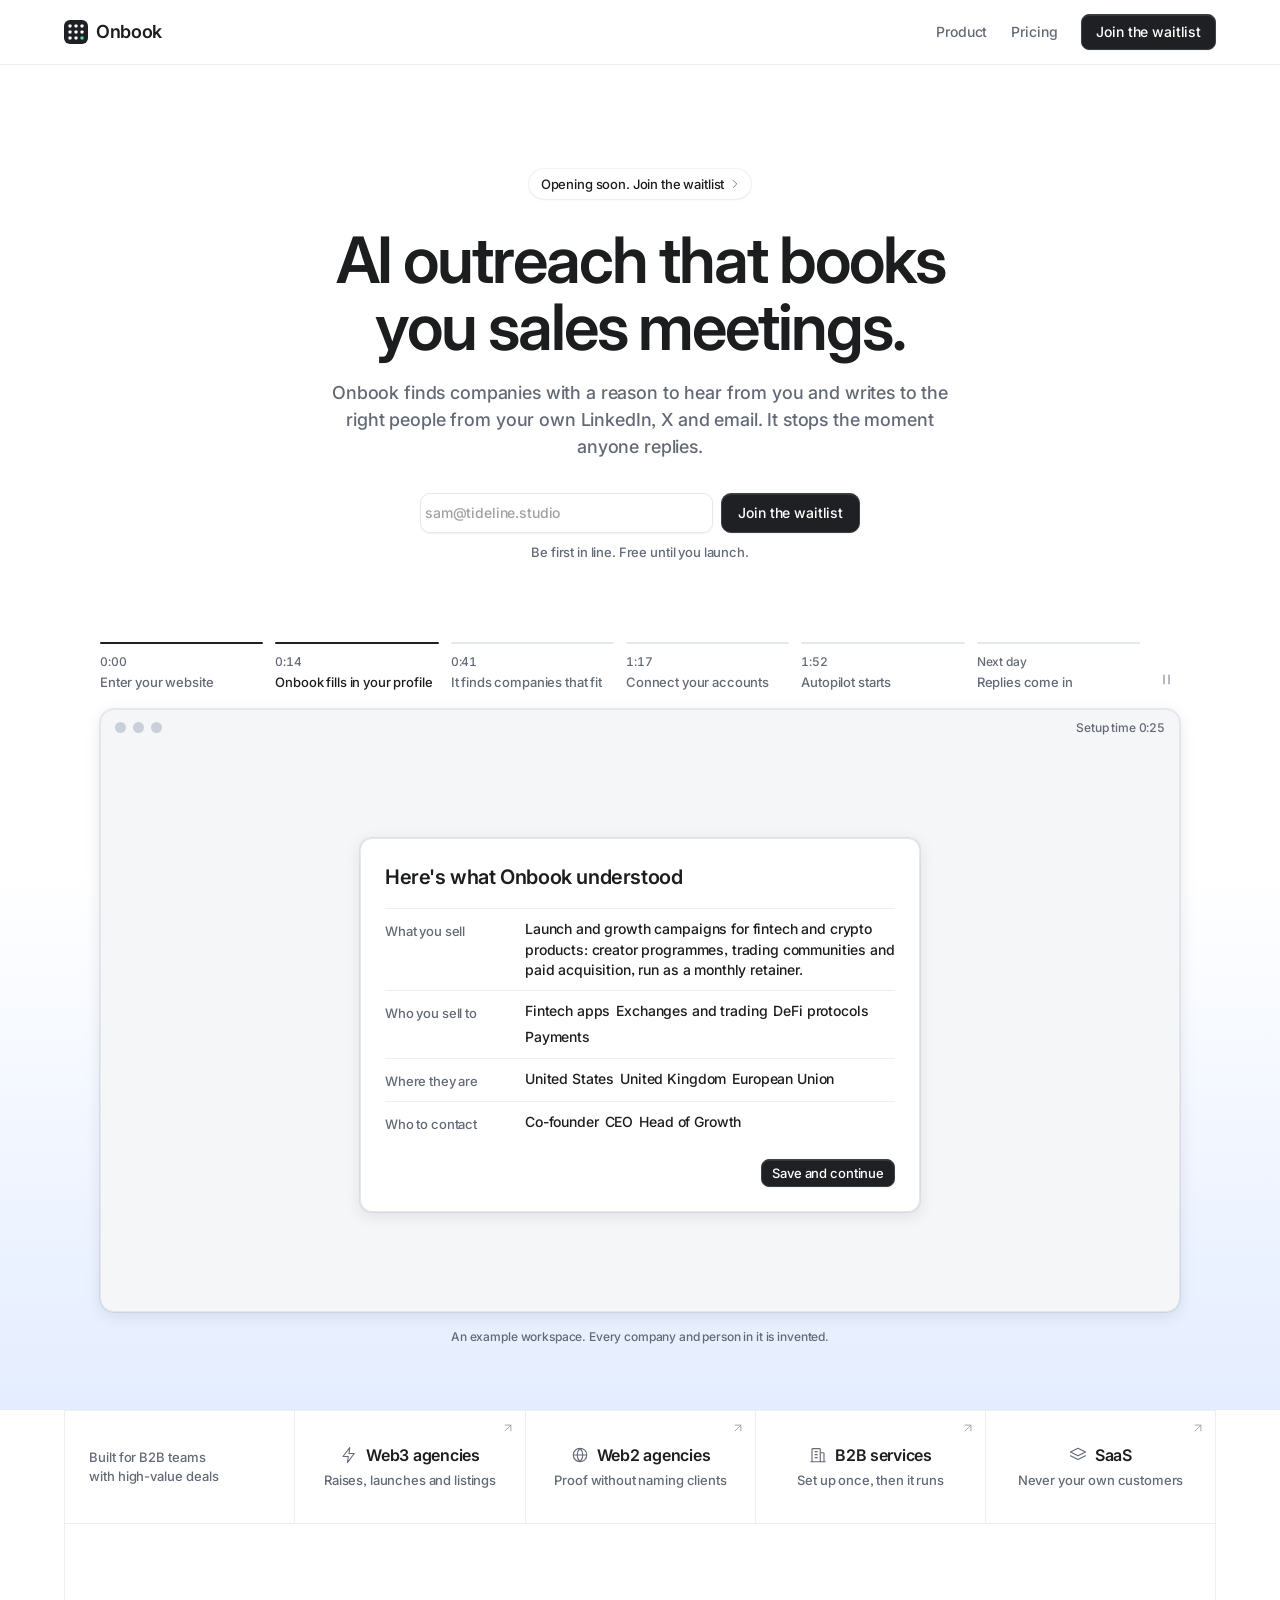
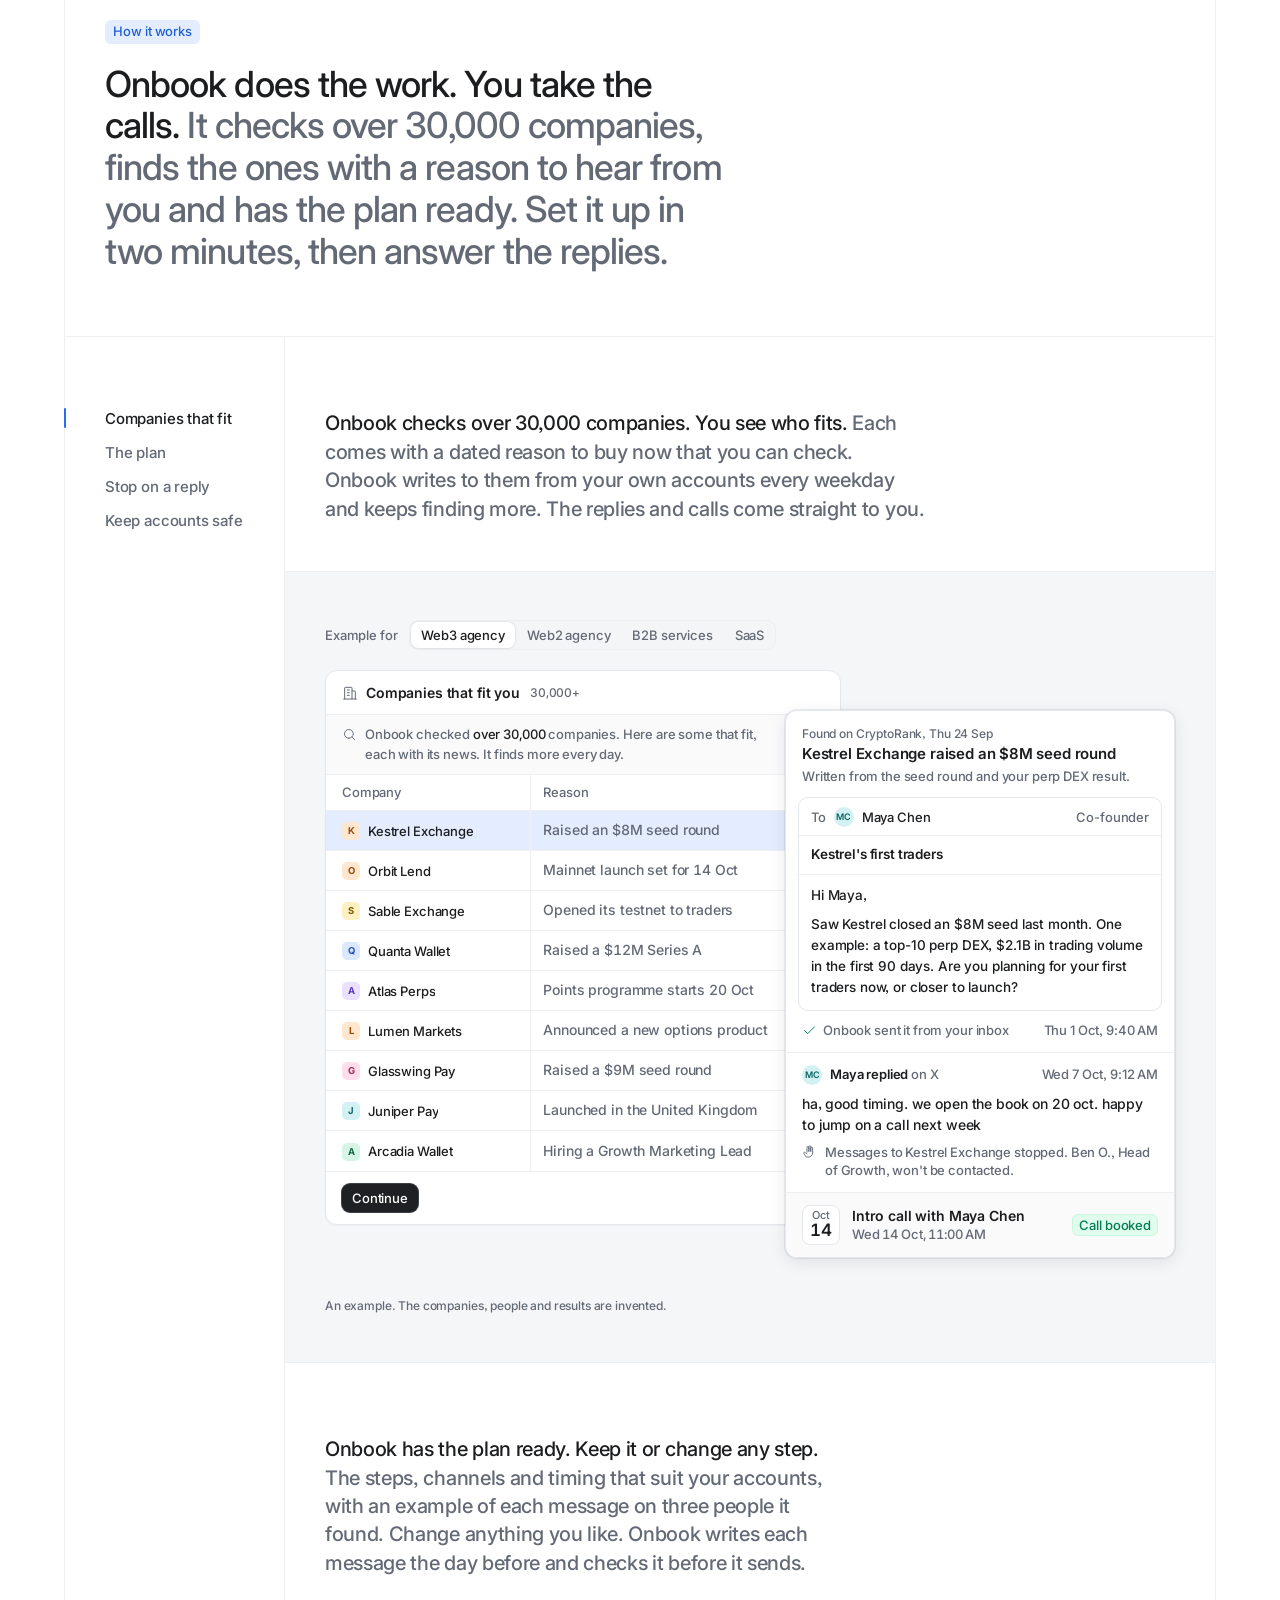
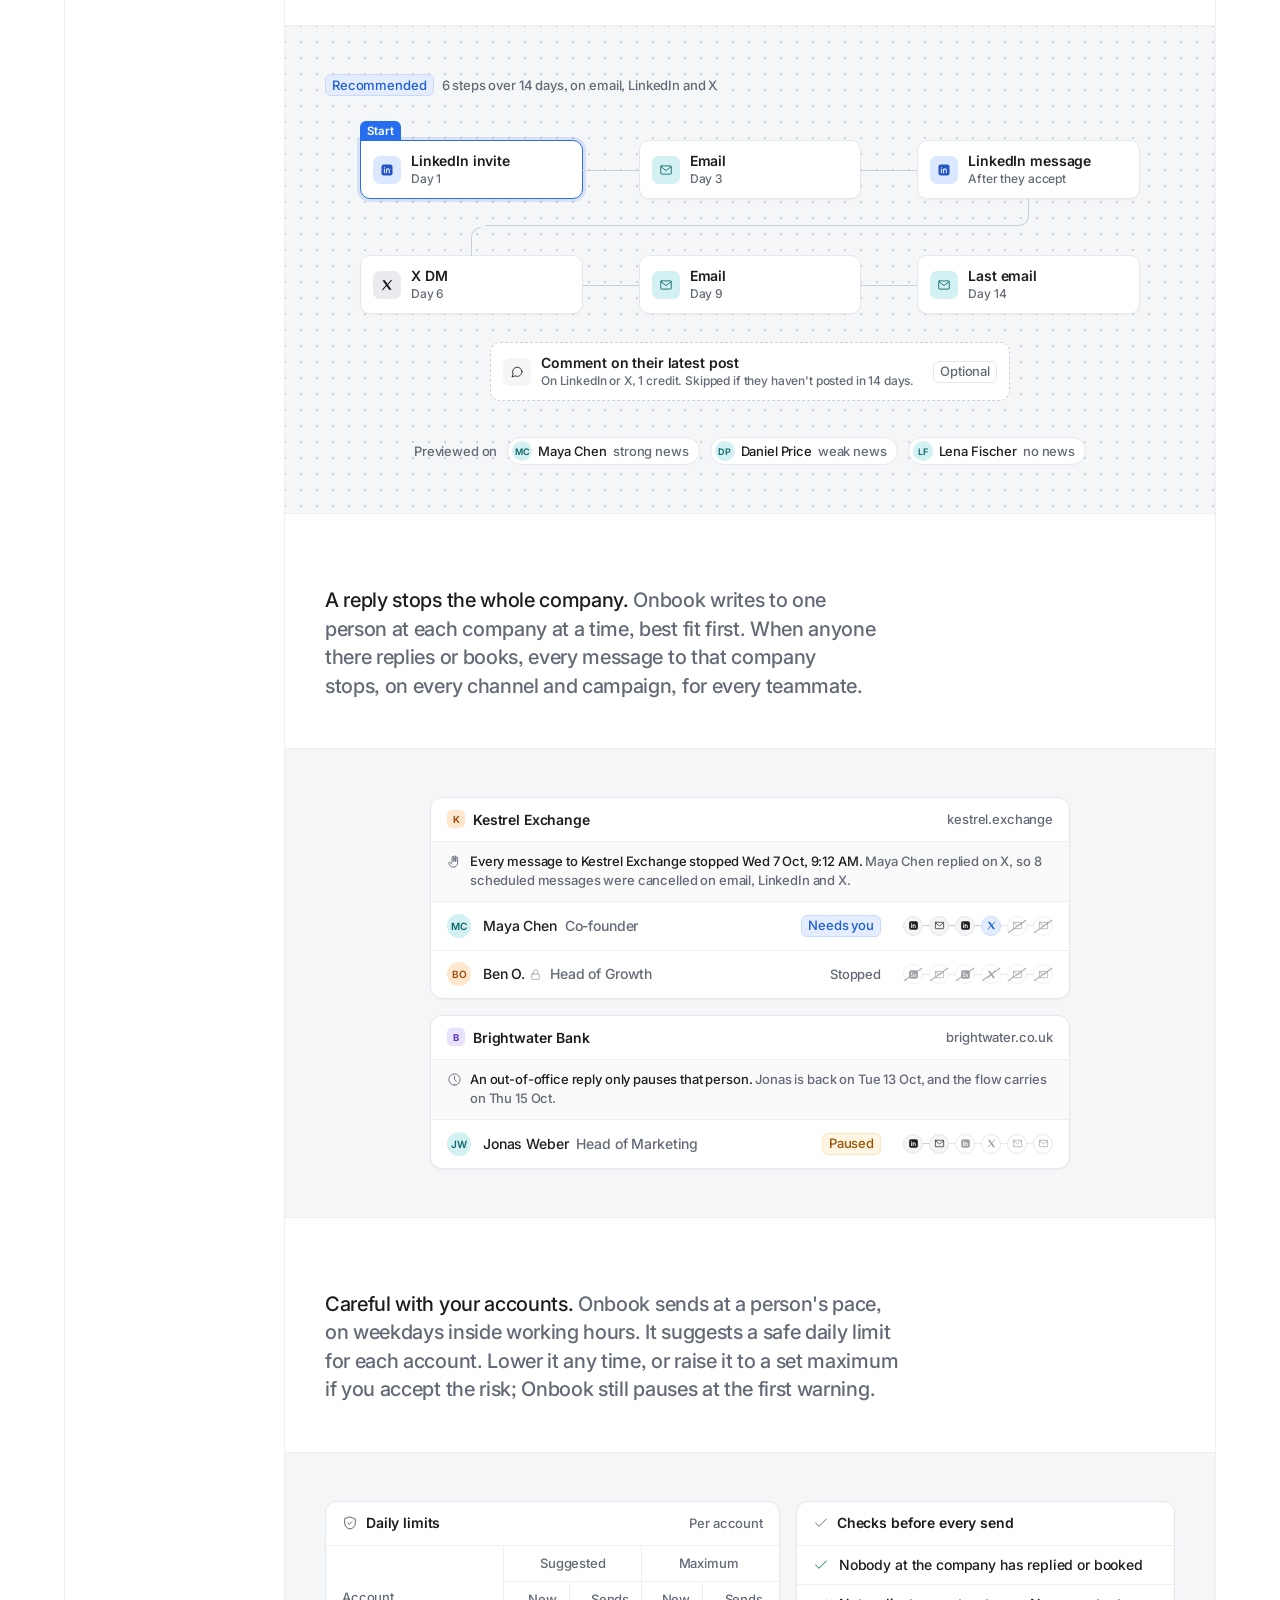
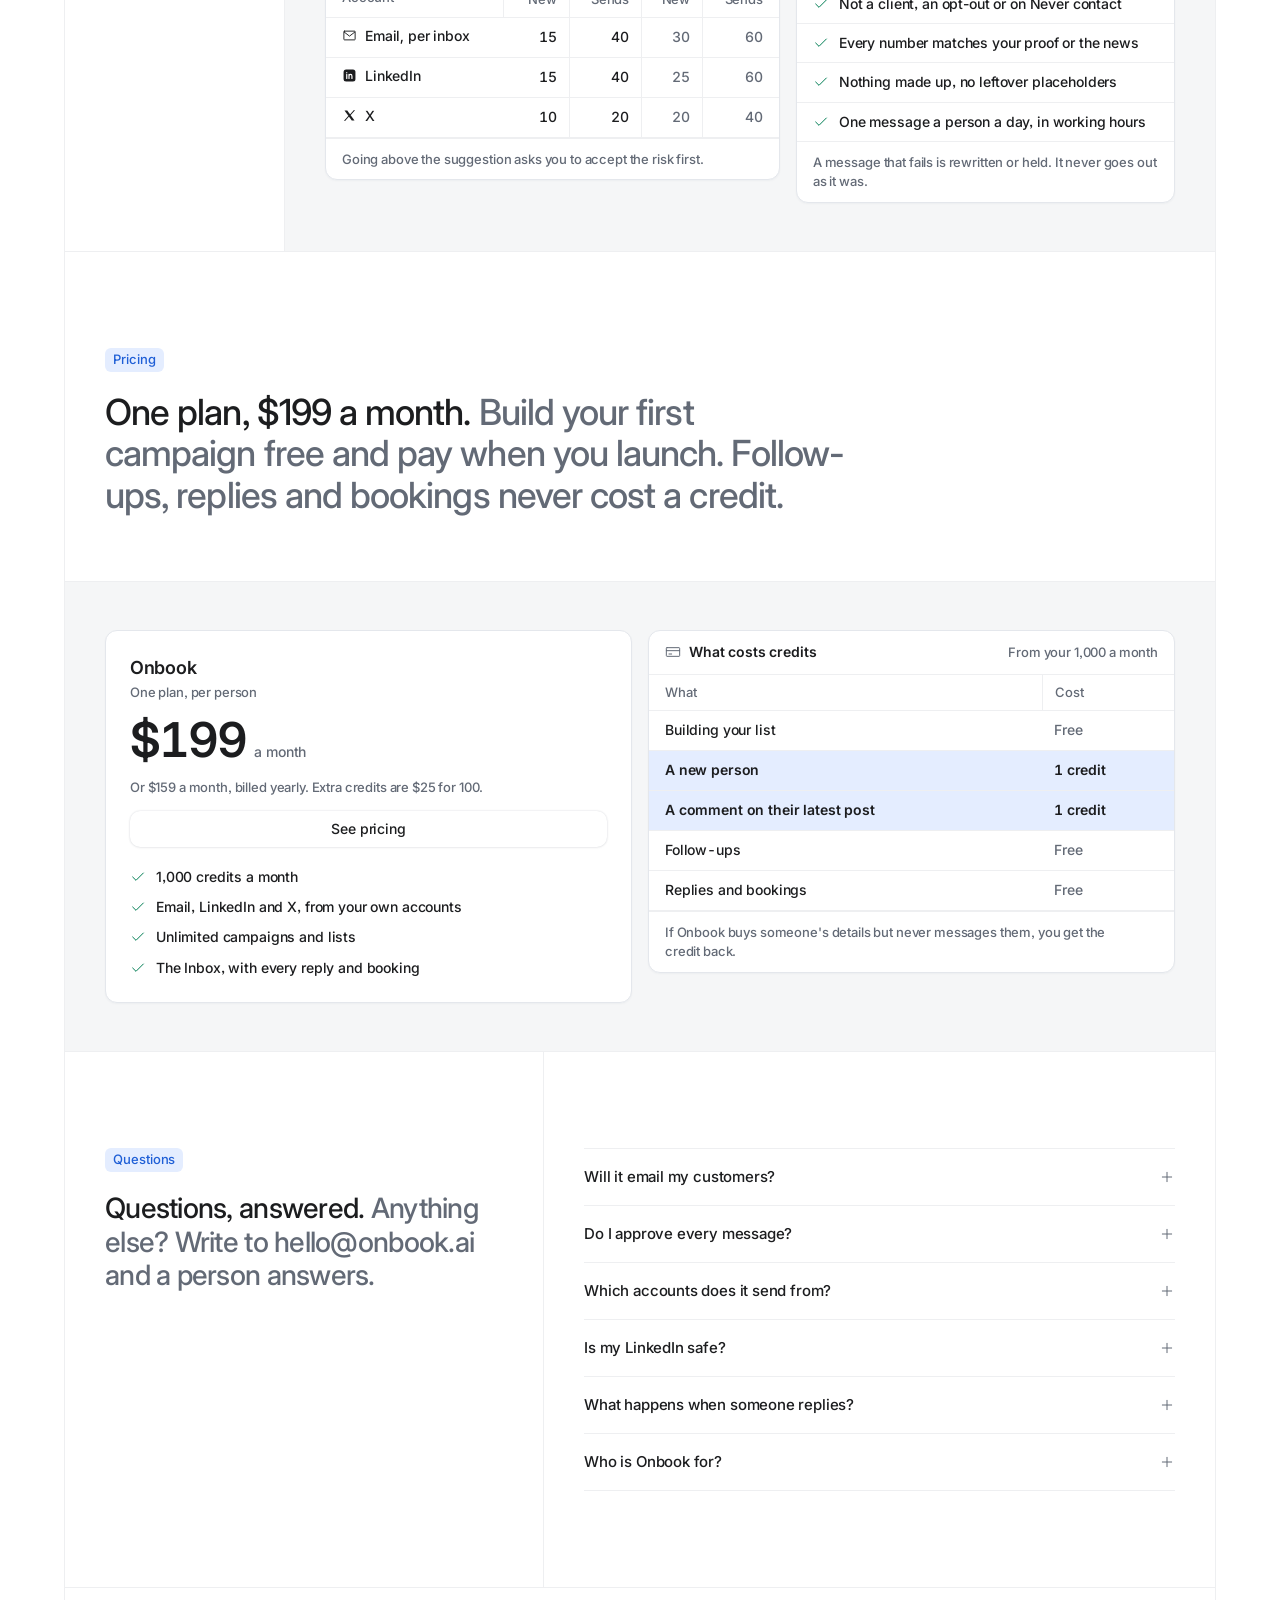
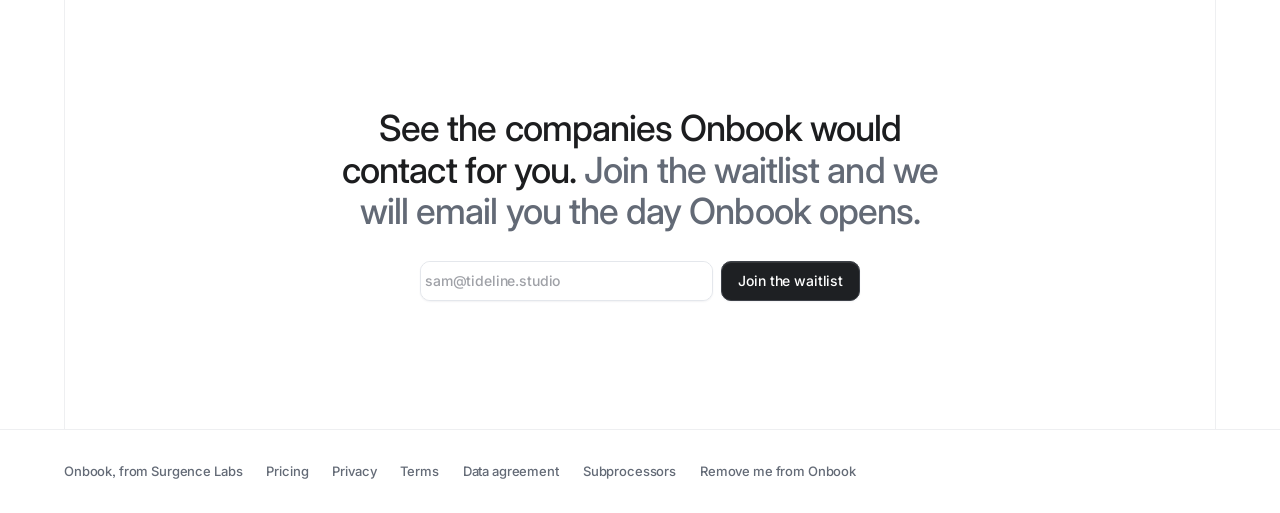
==== index.html @ 7b42def0 "Waitlist site: the designed homepage with a waitlist email and Discord instead of Get started and lo" ====
<!doctype html><html lang="en"><head><meta charset="utf-8"><meta name="viewport" content="width=device-width, initial-scale=1"><title>Onbook | AI outreach that books you sales meetings. Join the waitlist.</title>
<link rel="icon" href="favicon.ico" sizes="any">
<meta name="description" content="Onbook is an AI outreach tool that finds companies ready to buy, messages them from your own LinkedIn, X and email every weekday, and books you sales meetings. Set up in two minutes, free until you launch.">
<!-- Link previews (brand book: design/brand/og/og-image.png, served from onbook.ai in production) -->
<meta property="og:type" content="website">
<meta property="og:site_name" content="Onbook">
<meta property="og:url" content="https://onbook.ai/">
<meta property="og:title" content="Onbook | AI outreach that books you sales meetings.">
<meta property="og:description" content="Onbook is an AI outreach tool that finds companies ready to buy, messages them from your own LinkedIn, X and email every weekday, and books you sales meetings. Set up in two minutes, free until you launch.">
<meta property="og:image" content="https://onbook.ai/og-image.png">
<meta property="og:image:width" content="1200">
<meta property="og:image:height" content="630">
<meta property="og:image:alt" content="The Onbook logo and the headline: AI outreach that books you sales meetings.">
<meta name="twitter:card" content="summary_large_image">
<meta name="twitter:title" content="Onbook | AI outreach that books you sales meetings.">
<meta name="twitter:description" content="Onbook is an AI outreach tool that finds companies ready to buy, messages them from your own LinkedIn, X and email every weekday, and books you sales meetings. Set up in two minutes, free until you launch.">
<meta name="twitter:image" content="https://onbook.ai/og-image.png">
<link rel="preconnect" href="https://fonts.googleapis.com">
<link rel="preconnect" href="https://fonts.gstatic.com" crossorigin>
<link rel="stylesheet" href="https://fonts.googleapis.com/css2?family=Inter:opsz,wght@14..32,400..700&display=swap">
<link rel="stylesheet" href="css/tokens.css">
<link rel="stylesheet" href="css/app.css">
<link rel="stylesheet" href="css/site.css">

<div id="app"></div>
<div id="overlay"></div>
<div class="toasts" id="toasts" aria-live="polite"></div>

<script src="config.js"></script>
<script src="js/core.js"></script>
<script src="js/data.js"></script>
<script src="js/shells.js"></script>
<script src="js/screens/site.js"></script>
<script src="js/app.js"></script>
---- css/tokens.css ----
/* Onbook design v4 tokens: Attio's system. Light only.
   A white page on a cool grey window, near-black text, cool slate greys, hairline borders, small precise
   radii, Inter at weight 500. One near-black main button. Cobalt blue marks what is selected, focused or
   needs the user; soft coloured tags carry status. Onbook's mint is only the logo mark. */

:root {
  /* Window and surfaces */
  --window: #F5F6F7;         /* the app window behind the sidebar and the page panel */
  --paper: #FFFFFF;          /* the page itself */
  --surface: #FFFFFF;        /* cards, fields, menus, drawers, dialogs */
  --sunken: #F4F5F6;         /* tracks, skeletons, grey tags, quiet fills */
  --hover: #F4F5F6;          /* hover on buttons and menu items */
  --row-hover: #FAFAFB;      /* hover on table and list rows */
  --selected: #EAEBED;       /* the current nav item, the chosen filter */
  --line: #EEEFF1;           /* grid lines and dividers */
  --line-strong: #E4E7EC;    /* card, panel and field edges */
  --edge: #CAD0D9;           /* field edges on hover */

  /* Text */
  --text: #1C1D1F;           /* 16.9:1 on white */
  --text-2: #636A76;         /* metadata and secondary text: 5.5:1 on white */
  --muted: #9FA1A7;          /* placeholders and disabled only */

  /* The main action */
  --ink: #1E2023;
  --ink-hover: #33363B;
  --ink-edge: #3D4148;
  --on-ink: #FFFFFF;

  /* Cobalt: selected, focused, needs you, links */
  --accent: #266DF0;         /* focus rings, switches, checkboxes, selection edges */
  --accent-text: #1F5FD6;    /* blue words: 5.7:1 on white */
  --accent-soft: #E4EDFF;
  --accent-line: #C9DAFB;
  --on-accent: #FFFFFF;
  --needs-you: #266DF0;
  --focus: #266DF0;

  /* Status tags: soft fill, hairline edge, strong words */
  --green-bg: #E0FCED;  --green-line: #CBF7E1;  --green-text: #007D53;
  --blue-bg: #E4EDFF;   --blue-line: #C9DAFB;   --blue-text: #1F5FD6;
  --amber-bg: #FFF5E3;  --amber-line: #FCE6BF;  --amber-text: #9A5300;
  --red-bg: #FFEEEC;    --red-line: #FDD9D4;    --red-text: #B42F1A;
  --grey-bg: #F4F5F6;   --grey-line: #E4E7EC;   --grey-text: #50565F;
  --warning: #9A5300;
  --error: #B42F1A;
  --on-error: #FFFFFF;
  --success: #007D53;
  --dot-amber: #E69A1F;      /* paused and attention dots, meters near the limit */
  --dot-red: #E5484D;        /* error dots */
  --nav-hover: rgba(28, 40, 64, 0.05);
  --glass: rgba(255, 255, 255, 0.92); /* sticky bars that blur what scrolls under them */

  /* The Onbook mark (brand book T2): a near-black tile of nine days, the last one booked in mint */
  --brand-ink: #1E2023;
  --brand-day: #FFFFFF;
  --brand-mint: #62DAAA;
  --brand: #62DAAA;
  --on-brand: #12301F;

  /* Avatar and company tiles: soft fills with strong letters */
  --av-1-bg: #DCE8FF; --av-1-text: #2556C4;
  --av-2-bg: #D6F5E5; --av-2-text: #136B45;
  --av-3-bg: #FFE6CF; --av-3-text: #9C4A06;
  --av-4-bg: #E9E1FF; --av-4-text: #5E3BB8;
  --av-5-bg: #FFDDEA; --av-5-text: #A52C5E;
  --av-6-bg: #D3F1F2; --av-6-text: #0F6566;
  --av-7-bg: #FFF0C2; --av-7-text: #7A5C00;
  --av-8-bg: #E9EBEE; --av-8-text: #4A5059;

  /* Depth: blue-tinted and very light, as Attio does */
  --scrim: rgba(16, 24, 40, 0.28);
  --ring: 0 0 0 1px rgba(28, 40, 64, 0.10);
  --shadow-xs: 0 1px 2px rgba(28, 40, 64, 0.06);
  --shadow-btn: 0 1px 3px rgba(0, 0, 0, 0.04), 0 0 2px rgba(28, 40, 64, 0.18);
  --shadow-card: 0 1px 2px rgba(28, 40, 64, 0.04);
  --shadow-lift: 0 0 0 1px rgba(28, 40, 64, 0.08), 0 4px 16px rgba(28, 40, 64, 0.10);
  --shadow-overlay: 0 0 0 1px rgba(28, 40, 64, 0.08), 0 16px 48px rgba(28, 40, 64, 0.18);
  --knob: #FFFFFF;
  --knob-shadow: 0 1px 2px rgba(28, 40, 64, 0.25);

  /* Type: Inter everywhere; its display cut takes over at large sizes */
  --font-display: "Inter", ui-sans-serif, system-ui, -apple-system, "Segoe UI", sans-serif;
  --font-text: "Inter", ui-sans-serif, system-ui, -apple-system, "Segoe UI", sans-serif;
  --font-serif: "Inter", ui-sans-serif, system-ui, sans-serif; /* kept for old references; there is no serif in v4 */
  --fs-display: clamp(40px, 5.2vw, 64px);
  --fs-hero-sub: clamp(16px, 1.4vw, 18px);
  --fs-title: 24px;          /* a big title inside a page, such as Home's greeting or a record's name */
  --fs-bar: 15px;            /* the title in the page bar */
  --fs-heading: 15px;        /* section and card headings */
  --fs-sub: 15px;
  --fs-body: 14px;
  --fs-small: 13px;
  --fs-micro: 12px;

  /* Space: 4px base */
  --s1: 4px;  --s2: 8px;  --s3: 12px; --s4: 16px; --s5: 20px; --s6: 24px;
  --s8: 32px; --s10: 40px; --s12: 48px; --s16: 64px;
  --gutter: 32px;            /* page side padding inside the panel */

  /* Shape and size */
  --r-pill: 999px;
  --r-btn: 8px;
  --r-field: 8px;
  --r-card: 12px;
  --r-tag: 6px;
  --r-control: 4px;
  --control-m: 32px;
  --control-s: 28px;
  --rail: 240px;
  --page-max: 1200px;
  --read-max: 680px;
  --ease: cubic-bezier(.2, .7, .2, 1);

  color-scheme: light;
}

/* Touch screens get bigger targets */
@media (pointer: coarse) { :root { --control-m: 44px; --control-s: 40px; } }
---- css/app.css ----
/* Onbook design v4: base, components and shells, built on Attio's system. Light only.
   Tokens live in tokens.css. The app is a light grey window: a sidebar on the left and the page as a
   white panel with rounded corners. Inter at weight 500, 14px. Hairlines, small radii, soft coloured tags,
   one near-black main button, cobalt for what is selected, focused or needs the user. */

/* ---------- Base ---------- */
*, *::before, *::after { box-sizing: border-box; }
html, body { height: 100%; }
body {
  margin: 0;
  background: var(--paper);
  color: var(--text);
  font: 500 var(--fs-body)/1.45 var(--font-text);
  letter-spacing: -0.01em;
  font-feature-settings: "ss03";
  font-optical-sizing: auto;
  -webkit-font-smoothing: antialiased;
  text-rendering: optimizeLegibility;
}
h1, h2, h3, h4 { font-family: var(--font-display); font-weight: 600; margin: 0; text-wrap: balance; letter-spacing: -0.015em; color: var(--text); }
strong, b { font-weight: 600; }
p { margin: 0; }
ul, ol { margin: 0; padding: 0; list-style: none; }
a { color: inherit; text-decoration-thickness: 1px; text-underline-offset: 3px; text-decoration-color: var(--edge); }
a:hover { text-decoration-color: currentColor; }
button, input, select, textarea { font: inherit; letter-spacing: inherit; color: inherit; }
img, svg { max-width: 100%; }
hr { border: 0; border-top: 1px solid var(--line); margin: 0; }
table { font-variant-numeric: tabular-nums; }
:focus-visible { outline: 2px solid var(--focus); outline-offset: 2px; }
::selection { background: var(--accent-soft); color: var(--text); }
.sr-only { position: absolute; width: 1px; height: 1px; padding: 0; margin: -1px; overflow: hidden; clip: rect(0 0 0 0); white-space: nowrap; border: 0; }
.num { font-variant-numeric: tabular-nums; }
.nowrap { white-space: nowrap; }
.truncate { overflow: hidden; text-overflow: ellipsis; white-space: nowrap; min-width: 0; }

@media (prefers-reduced-motion: reduce) {
  *, *::before, *::after { animation-duration: 0.01ms !important; animation-iteration-count: 1 !important; transition-duration: 0.01ms !important; }
}

/* ---------- Type ---------- */
.t-display { font-family: var(--font-display); font-size: var(--fs-display); line-height: 1.04; font-weight: 600; letter-spacing: -0.03em; }
.t-title { font-family: var(--font-display); font-size: var(--fs-title); line-height: 1.25; font-weight: 600; letter-spacing: -0.02em; }
.t-heading { font-family: var(--font-display); font-size: var(--fs-heading); line-height: 1.4; font-weight: 600; letter-spacing: -0.01em; }
.t-sub { font-size: var(--fs-sub); line-height: 1.5; }
.t-body { font-size: var(--fs-body); }
.t-small { font-size: var(--fs-small); line-height: 1.45; }
.t-micro { font-size: var(--fs-micro); line-height: 1.4; letter-spacing: 0; }
.t-strong { font-weight: 600; }
.t-medium { font-weight: 500; }
.t-2 { color: var(--text-2); }
.t-ink { color: var(--text); }
.t-warn { color: var(--warning); }
.t-error { color: var(--error); }
.t-needs, .t-accent { color: var(--accent-text); }
/* What a prospect wrote: plain Inter at reading size (v4 has no serif) */
.t-quote { font-family: var(--font-text); font-size: 14px; line-height: 1.55; font-weight: 500; color: var(--text); }
.measure { max-width: var(--read-max); }
.prose { font-weight: 400; line-height: 1.6; }

/* ---------- Layout primitives ---------- */
.stack { display: flex; flex-direction: column; gap: var(--gap, var(--s4)); min-width: 0; }
.row { display: flex; align-items: center; gap: var(--gap, var(--s3)); min-width: 0; }
.row-top { align-items: flex-start; }
.row-base { align-items: baseline; }
.wrap { flex-wrap: wrap; }
.spacer { flex: 1 1 auto; }
.grow { flex: 1 1 0; min-width: 0; }
.gap-1 { --gap: var(--s1); } .gap-2 { --gap: var(--s2); } .gap-3 { --gap: var(--s3); } .gap-4 { --gap: var(--s4); }
.gap-5 { --gap: var(--s5); } .gap-6 { --gap: var(--s6); } .gap-8 { --gap: var(--s8); } .gap-10 { --gap: var(--s10); } .gap-12 { --gap: var(--s12); }
.grid-2 { display: grid; grid-template-columns: repeat(2, minmax(0, 1fr)); gap: var(--gap, var(--s4)); }
.grid-3 { display: grid; grid-template-columns: repeat(3, minmax(0, 1fr)); gap: var(--gap, var(--s4)); }
.split { display: grid; grid-template-columns: minmax(0, 1fr) minmax(280px, 340px); gap: var(--s8); align-items: start; }
@media (max-width: 960px) { .split { grid-template-columns: minmax(0, 1fr); } .grid-3 { grid-template-columns: repeat(2, minmax(0, 1fr)); } }
@media (max-width: 640px) { .grid-2, .grid-3 { grid-template-columns: minmax(0, 1fr); } }

/* ---------- Buttons: 32px, 8px corners; near-black for the one main action ---------- */
.btn {
  display: inline-flex; align-items: center; justify-content: center; gap: 6px;
  height: var(--control-m); padding: 0 12px;
  border-radius: var(--r-btn); border: 1px solid transparent;
  font: 500 var(--fs-body)/1 var(--font-text); letter-spacing: -0.01em; white-space: nowrap; cursor: pointer; text-decoration: none;
  transition: background-color .12s var(--ease), box-shadow .12s var(--ease), color .12s var(--ease);
  -webkit-tap-highlight-color: transparent;
}
.btn svg { flex: none; width: 16px; height: 16px; }
.btn-primary { background: var(--ink); border-color: var(--ink-edge); color: var(--on-ink); box-shadow: inset 0 1px 0 rgba(255, 255, 255, 0.10), var(--shadow-xs); }
.btn-primary:hover { background: var(--ink-hover); }
.btn-secondary { background: var(--surface); color: var(--text); box-shadow: var(--shadow-btn); }
.btn-secondary:hover { background: var(--hover); }
.btn-secondary svg, .btn-ghost svg { color: var(--text-2); }
.btn-ghost { background: transparent; color: var(--text-2); }
.btn-ghost:hover { background: var(--hover); color: var(--text); }
.btn-danger { background: var(--surface); color: var(--error); box-shadow: var(--shadow-btn); }
.btn-danger:hover { background: var(--red-bg); }
.btn-danger-solid { background: var(--error); border-color: var(--error); color: var(--on-error); }
.btn-sm { height: var(--control-s); padding: 0 10px; font-size: 13px; gap: 5px; }
.btn-sm svg { width: 15px; height: 15px; }
.btn-icon { width: var(--control-m); padding: 0; }
.btn-sm.btn-icon { width: var(--control-s); }
.btn-block { width: 100%; }
.btn[disabled], .btn[aria-disabled="true"] { background: var(--sunken); border-color: transparent; color: var(--muted); box-shadow: none; cursor: not-allowed; }
.btn.is-loading { position: relative; color: transparent !important; pointer-events: none; }
.btn.is-loading::after { content: ""; position: absolute; width: 14px; height: 14px; border-radius: 50%; border: 2px solid var(--on-ink); border-right-color: transparent; animation: spin .7s linear infinite; }
.btn-secondary.is-loading::after, .btn-ghost.is-loading::after { border-color: var(--text); border-right-color: transparent; }
.link-btn { background: none; border: 0; padding: 0; color: var(--text); font-weight: 500; text-decoration: underline; text-decoration-color: var(--edge); text-underline-offset: 3px; cursor: pointer; }
.link-btn:hover { text-decoration-color: currentColor; }
.link-accent { color: var(--accent-text); text-decoration: none; }
.link-accent:hover { text-decoration: underline; }
@keyframes spin { to { transform: rotate(360deg); } }

/* ---------- Fields ---------- */
.field { display: flex; flex-direction: column; gap: 6px; min-width: 0; }
.label { font-size: 13px; font-weight: 500; color: var(--text); }
.hint { font-size: var(--fs-small); color: var(--text-2); }
.field-error { font-size: var(--fs-small); color: var(--error); display: flex; gap: 6px; align-items: flex-start; }
.input, .select, .textarea {
  width: 100%; min-height: var(--control-m); padding: 0 10px;
  background: var(--surface); color: var(--text);
  border: 1px solid var(--line-strong); border-radius: var(--r-field);
  box-shadow: var(--shadow-xs);
  font: 500 var(--fs-body)/1.4 var(--font-text); letter-spacing: -0.01em;
  transition: border-color .12s var(--ease), box-shadow .12s var(--ease);
}
.textarea { padding: 8px 10px; min-height: 88px; resize: vertical; line-height: 1.55; }
.select { appearance: none; padding-right: 32px; background-image: linear-gradient(45deg, transparent 50%, var(--text-2) 50%), linear-gradient(135deg, var(--text-2) 50%, transparent 50%); background-position: calc(100% - 16px) 52%, calc(100% - 11px) 52%; background-size: 5px 5px; background-repeat: no-repeat; }
.input::placeholder, .textarea::placeholder { color: var(--muted); opacity: 1; }
.input:hover, .select:hover, .textarea:hover { border-color: var(--edge); }
.input:focus, .select:focus, .textarea:focus { outline: none; border-color: var(--accent); box-shadow: 0 0 0 3px color-mix(in srgb, var(--accent) 16%, transparent); }
.input[aria-invalid="true"], .textarea[aria-invalid="true"] { border-color: var(--error); box-shadow: 0 0 0 3px color-mix(in srgb, var(--error) 12%, transparent); }
.input-group { display: flex; align-items: stretch; border: 1px solid var(--line-strong); border-radius: var(--r-field); background: var(--surface); overflow: hidden; box-shadow: var(--shadow-xs); }
.input-group:hover { border-color: var(--edge); }
.input-group:focus-within { border-color: var(--accent); box-shadow: 0 0 0 3px color-mix(in srgb, var(--accent) 16%, transparent); }
.input-group .prefix { display: flex; align-items: center; padding: 0 0 0 10px; color: var(--text-2); font-size: var(--fs-body); }
.input-group .input { border: 0; box-shadow: none; padding-left: 4px; }
.input-group .input:focus { box-shadow: none; }
.input-search { padding-left: 32px; background-image: none; }
.search-wrap { position: relative; }
.search-wrap > svg { position: absolute; left: 10px; top: 50%; transform: translateY(-50%); color: var(--text-2); pointer-events: none; width: 15px; height: 15px; }
input[type="checkbox"], input[type="radio"] { accent-color: var(--accent); width: 15px; height: 15px; margin: 0; }
.check { display: flex; gap: 10px; align-items: flex-start; cursor: pointer; }
.check input { margin-top: 2px; flex: none; }
@media (max-width: 860px) { .input, .select, .textarea, .input-group .input { font-size: 16px; } }

/* Switch: cobalt when on */
.switch { flex: none; position: relative; width: 32px; height: 20px; border-radius: var(--r-pill); border: 0; background: var(--line-strong); cursor: pointer; padding: 0; transition: background-color .15s var(--ease); box-shadow: inset 0 0 0 1px rgba(28, 40, 64, 0.06); }
.switch::before { content: ""; position: absolute; inset: -12px -6px; } /* larger hit area */
.switch::after { content: ""; position: absolute; top: 2px; left: 2px; width: 16px; height: 16px; border-radius: 50%; background: var(--knob); box-shadow: var(--knob-shadow); transition: transform .15s var(--ease); }
.switch[aria-checked="true"] { background: var(--accent); box-shadow: none; }
.switch[aria-checked="true"]::after { transform: translateX(12px); }
.switch-row { display: flex; align-items: center; gap: var(--s3); min-height: var(--control-m); }
/* A choice in a dialog, such as a credit pack: the chosen one gets the cobalt edge */
.pack-opt { padding: 12px 14px; border: 1px solid var(--line-strong); border-radius: 10px; align-items: center; }
.pack-opt.is-on { border-color: var(--accent); box-shadow: 0 0 0 3px color-mix(in srgb, var(--accent) 14%, transparent); }

/* Segmented control */
.seg { display: inline-flex; padding: 2px; gap: 2px; background: var(--sunken); border-radius: 9px; max-width: 100%; overflow-x: auto; box-shadow: inset 0 0 0 1px var(--line); }
.seg button { height: 26px; padding: 0 10px; border-radius: 7px; border: 0; background: transparent; color: var(--text-2); font-weight: 500; font-size: 13px; cursor: pointer; white-space: nowrap; }
.seg button:hover { color: var(--text); }
.seg button[aria-pressed="true"] { background: var(--surface); color: var(--text); box-shadow: var(--shadow-btn); }

/* Selectable chips: chosen ones are grey tokens with a tick; the others are plain text with a plus */
.chips { display: flex; flex-wrap: wrap; gap: 4px 6px; }
.chip { display: inline-flex; align-items: center; gap: 5px; min-height: 28px; padding: 0 9px 0 7px; border-radius: 7px; border: 1px solid transparent; background: transparent; color: var(--text-2); font-size: 13px; font-weight: 500; cursor: pointer; }
.chip svg { width: 14px; height: 14px; flex: none; }
.chip:hover { background: var(--hover); color: var(--text); }
.chip[aria-pressed="true"] { background: var(--grey-bg); border-color: var(--grey-line); color: var(--text); }
.chip[aria-pressed="true"]:hover { background: var(--selected); }
.chip .chip-x { display: inline-grid; place-items: center; width: 20px; height: 20px; margin-right: -6px; border-radius: 5px; border: 0; background: transparent; color: var(--text-2); cursor: pointer; }
.chip .chip-x:hover { background: var(--hover); color: var(--text); }
.chip-add { border: 1px dashed var(--line-strong); color: var(--text-2); background: transparent; }
@media (pointer: coarse) { .chip { min-height: 38px; } }

/* Status tags: Attio's soft fill, hairline edge and strong words */
.tag { display: inline-flex; align-items: center; gap: 5px; height: 22px; padding: 0 6px; border-radius: var(--r-tag); border: 1px solid transparent; font-size: 13px; font-weight: 500; white-space: nowrap; line-height: 1; vertical-align: middle; letter-spacing: -0.01em; }
.tag-green, .tag-live { background: var(--green-bg); border-color: var(--green-line); color: var(--green-text); }
.tag-blue, .tag-needs { background: var(--blue-bg); border-color: var(--blue-line); color: var(--blue-text); }
.tag-amber, .tag-warn { background: var(--amber-bg); border-color: var(--amber-line); color: var(--amber-text); }
.tag-red, .tag-error { background: var(--red-bg); border-color: var(--red-line); color: var(--red-text); }
.tag-grey, .tag-progress { background: var(--grey-bg); border-color: var(--grey-line); color: var(--grey-text); }
.tag-outline { background: transparent; border-color: var(--line-strong); color: var(--text-2); }
.tag-quiet { background: transparent; color: var(--text-2); padding: 0; border: 0; }
.tag-plain { padding: 0; height: auto; border: 0; color: var(--text); }
.tag-match { border: 1px dashed var(--edge); color: var(--text-2); }
.tag .dot { width: 6px; height: 6px; }
.dot { width: 7px; height: 7px; border-radius: 50%; flex: none; display: inline-block; background: currentColor; }
.dot-needs { background: var(--needs-you); }
.dot-live, .dot-green { background: var(--success); }
.dot-warn { background: var(--dot-amber); }
.dot-error { background: var(--dot-red); }
.dot-ink { background: var(--text-2); }
.dot-quiet { background: var(--muted); }
.count { font-variant-numeric: tabular-nums; font-weight: 500; font-size: 12px; display: inline-flex; align-items: center; gap: 6px; color: var(--text-2); }

/* Cards: white, a hairline edge and 12px corners. Widgets on Home and grouped panels; never around a list or table */
.card { background: var(--surface); border: 1px solid var(--line-strong); border-radius: var(--r-card); padding: var(--s5); min-width: 0; box-shadow: var(--shadow-card); }
.card-tight { padding: var(--s4); }
.card-flush { padding: 0; overflow: hidden; }
.card-head { display: flex; align-items: center; gap: var(--s2); min-height: 44px; padding: 10px var(--s4); border-bottom: 1px solid var(--line); }
.card-head h2, .card-head h3, .card-head .t-heading { font-size: 14px; font-weight: 600; letter-spacing: -0.01em; }
.card-head svg { width: 16px; height: 16px; color: var(--text-2); flex: none; }
.card-head a, .card-head .link { margin-left: auto; font-size: 13px; color: var(--text-2); text-decoration: none; }
.card-head a:hover { color: var(--text); }
.card-body { padding: var(--s4); }
.section { display: flex; flex-direction: column; gap: var(--s3); min-width: 0; }
.section-head { display: flex; align-items: center; gap: var(--s3); flex-wrap: wrap; min-height: 28px; }
.section-head .t-heading, .section-head h2 { font-size: var(--fs-heading); }
.section-head a, .section-head .link { font-size: 13px; color: var(--text-2); text-decoration: none; margin-left: auto; }
.section-head a:hover { color: var(--text); }
.rule-list > * + * { border-top: 1px solid var(--line); }
.kv { display: grid; grid-template-columns: max-content minmax(0, 1fr); gap: var(--s2) var(--s6); font-size: 14px; }
.kv dt { color: var(--text-2); }
.kv dd { margin: 0; }

/* Notices: a soft tinted strip with a coloured icon */
.notice { display: flex; gap: 10px; align-items: flex-start; padding: 10px 14px; border-radius: 10px; border: 1px solid var(--line-strong); background: var(--sunken); }
.notice > svg { flex: none; margin-top: 1px; width: 17px; height: 17px; color: var(--text-2); }
.notice-warn { background: var(--amber-bg); border-color: var(--amber-line); }
.notice-warn > svg { color: var(--amber-text); }
.notice-error { background: var(--red-bg); border-color: var(--red-line); }
.notice-error > svg { color: var(--red-text); }
.notice-needs { background: var(--blue-bg); border-color: var(--blue-line); }
.notice-needs > svg { color: var(--blue-text); }
.notice .notice-body { flex: 1; min-width: 0; display: flex; flex-direction: column; gap: 1px; }
.notice .notice-body .t-2 { color: var(--text-2); }
.notice .notice-actions { display: flex; gap: var(--s2); flex-wrap: wrap; align-items: center; }
@media (max-width: 640px) { .notice { flex-wrap: wrap; } .notice .notice-actions { width: 100%; } }

/* Tables: 36px header, 40px rows, hairlines. Add .table-grid for Attio's column lines and .table-bleed to run edge to edge */
.table-wrap { overflow-x: auto; -webkit-overflow-scrolling: touch; min-width: 0; }
.table { width: 100%; border-collapse: separate; border-spacing: 0; font-size: 14px; }
.table th { height: 36px; text-align: left; font-weight: 500; font-size: 13px; color: var(--text-2); padding: 0 12px; border-bottom: 1px solid var(--line); white-space: nowrap; background: var(--paper); }
.table td { height: 40px; padding: 6px 12px; border-bottom: 1px solid var(--line); vertical-align: middle; }
.table-grid th + th, .table-grid td + td { border-left: 1px solid var(--line); }
.table tr.is-link { cursor: pointer; }
.table tr.is-link:hover td { background: var(--row-hover); }
.table tr.is-selected td { background: var(--accent-soft); }
.table .col-num { text-align: right; }
.table td:first-child, .table th:first-child { padding-left: 0; }
.table td:last-child, .table th:last-child { padding-right: 0; }
.table-grid td:first-child, .table-grid th:first-child { padding-left: 12px; }
.table-grid td:last-child, .table-grid th:last-child { padding-right: 12px; }
.table-bleed { margin-left: calc(-1 * var(--gutter)); margin-right: calc(-1 * var(--gutter)); }
.table-bleed .table th:first-child, .table-bleed .table td:first-child { padding-left: var(--gutter); }
.table-bleed .table th:last-child, .table-bleed .table td:last-child { padding-right: var(--gutter); }
.table-bleed .table thead th { border-top: 1px solid var(--line); }
.table .cell-main { font-weight: 500; color: var(--text); }
.table .cell-sub { font-size: 13px; color: var(--text-2); }
@media (max-width: 720px) {
  .table-stack thead { display: none; }
  .table-stack, .table-stack tbody, .table-stack tr, .table-stack td { display: block; width: 100%; }
  .table-stack tr { padding: 12px 0; border-bottom: 1px solid var(--line); }
  .table-stack td { border: 0 !important; padding: 2px 0 !important; height: auto; }
  .table-bleed .table-stack tr { padding-left: var(--gutter); padding-right: var(--gutter); }
  .table-stack td[data-label]::before { content: attr(data-label) ": "; color: var(--text-2); font-size: var(--fs-small); }
  .table-stack td.hide-sm { display: none; }
}
.pager { display: flex; align-items: center; gap: var(--s2); flex-wrap: wrap; font-size: 13px; color: var(--text-2); }
.pager .pages { display: flex; gap: 2px; }
.pager .pages button { min-width: 28px; height: 28px; border-radius: 7px; border: 0; background: none; cursor: pointer; font-variant-numeric: tabular-nums; color: var(--text-2); font-size: 13px; }
.pager .pages button:hover { background: var(--hover); color: var(--text); }
.pager .pages button[aria-current="page"] { background: var(--selected); color: var(--text); font-weight: 600; }

/* Tabs: grey words, the current one dark with a dark underline */
.tabs { position: relative; display: flex; gap: var(--s5); border-bottom: 1px solid var(--line); overflow-x: auto; scrollbar-width: none; }
.tabs::-webkit-scrollbar { display: none; }
.tab { display: inline-flex; align-items: center; gap: 6px; height: 40px; padding: 0; color: var(--text-2); font-weight: 500; font-size: 14px; text-decoration: none; border-bottom: 2px solid transparent; margin-bottom: -1px; white-space: nowrap; background: none; border-top: 0; border-left: 0; border-right: 0; cursor: pointer; }
.tab:hover { color: var(--text); }
.tab[aria-current="page"], .tab[aria-selected="true"] { color: var(--text); border-bottom-color: var(--text); }
.tab .num, .tab .t-2 { color: var(--muted) !important; font-weight: 500; }

/* View filters: grey words; the chosen one sits on a grey fill */
.filters { display: flex; gap: 2px; flex-wrap: wrap; position: relative; } /* positioned so hidden screen-reader text can't widen the page */
.filter { display: inline-flex; align-items: center; gap: 6px; height: 28px; padding: 0 9px; border-radius: 7px; border: 0; background: transparent; color: var(--text-2); font-size: 13.5px; font-weight: 500; cursor: pointer; white-space: nowrap; }
.filter:hover { background: var(--hover); color: var(--text); }
.filter[aria-pressed="true"] { background: var(--selected); color: var(--text); }
.filter .num { color: var(--muted); font-weight: 500; }

/* Meters */
.meter { height: 4px; border-radius: var(--r-pill); background: var(--line); overflow: hidden; }
.meter > span { display: block; height: 100%; background: var(--text); border-radius: inherit; }
.meter.is-warn > span { background: var(--dot-amber); }
.meter-lg { height: 6px; }

/* Avatars and company tiles: soft colour per name, as Attio shows people without photos */
.avatar { display: inline-grid; place-items: center; width: 24px; height: 24px; flex: none; border-radius: 50%; background: var(--av-8-bg); color: var(--av-8-text); font-size: 10px; font-weight: 600; letter-spacing: 0; }
.avatar-sm { width: 20px; height: 20px; font-size: 9px; }
.avatar-lg { width: 36px; height: 36px; font-size: 13px; }
.co-mark { display: inline-grid; place-items: center; width: 22px; height: 22px; flex: none; border-radius: 6px; background: var(--av-8-bg); color: var(--av-8-text); font-family: var(--font-display); font-size: 11px; font-weight: 700; letter-spacing: 0; }
.co-mark-sm { width: 18px; height: 18px; border-radius: 5px; font-size: 9.5px; }
.av-1 { background: var(--av-1-bg); color: var(--av-1-text); } .av-2 { background: var(--av-2-bg); color: var(--av-2-text); }
.av-3 { background: var(--av-3-bg); color: var(--av-3-text); } .av-4 { background: var(--av-4-bg); color: var(--av-4-text); }
.av-5 { background: var(--av-5-bg); color: var(--av-5-text); } .av-6 { background: var(--av-6-bg); color: var(--av-6-text); }
.av-7 { background: var(--av-7-bg); color: var(--av-7-text); } .av-8 { background: var(--av-8-bg); color: var(--av-8-text); }
/* A record chip: tile plus name, used in table cells */
.rec { display: inline-flex; align-items: center; gap: 8px; min-width: 0; max-width: 100%; color: var(--text); text-decoration: none; }
.rec > span:last-child { overflow: hidden; text-overflow: ellipsis; white-space: nowrap; }
a.rec:hover > span:last-child { text-decoration: underline; text-decoration-color: var(--edge); text-underline-offset: 3px; }

/* Masked name: a lock plus words for screen readers */
.masked { display: inline-flex; align-items: center; gap: 4px; }
.masked svg { color: var(--muted); flex: none; width: 13px; height: 13px; }

/* Channel glyphs (provider marks in the text colour) */
.ch { display: inline-grid; place-items: center; flex: none; color: var(--text-2); }
.ch-badge { display: inline-flex; align-items: center; gap: 6px; font-size: var(--fs-small); color: var(--text-2); }

/* Flow strip: one small glyph per step */
.strip { display: inline-flex; align-items: center; gap: 0; }
.strip .sn { display: inline-grid; place-items: center; width: 20px; height: 20px; border-radius: 50%; border: 1px solid var(--line-strong); color: var(--muted); background: var(--surface); flex: none; }
.strip .sn svg { width: 11px; height: 11px; }
.strip .sl { width: 6px; height: 1px; background: var(--line-strong); flex: none; }
.strip .sn.done { background: var(--sunken); border-color: var(--grey-line); color: var(--text); }
.strip .sn.next { border-color: var(--text); color: var(--text); }
.strip .sn.skip { border-style: dashed; color: var(--muted); background: transparent; }
.strip .sn.stopped { position: relative; color: var(--muted); border-color: var(--line); background: transparent; }
.strip .sn.stopped::after { content: ""; position: absolute; left: -2px; right: -2px; top: 50%; height: 1px; background: var(--muted); transform: rotate(-35deg); }
.strip .sn.replied { background: var(--blue-bg); border-color: var(--blue-line); color: var(--blue-text); }
.strip .sl.done { background: var(--edge); }
/* Letters inside provider marks take the colour of what sits behind them */
.strip .sn { --mark-cut: var(--surface); }
.strip .sn.done { --mark-cut: var(--sunken); }
.strip .sn.replied { --mark-cut: var(--blue-bg); }
.strip .sn.skip, .strip .sn.stopped { --mark-cut: var(--paper); }
.track-node { --mark-cut: var(--surface); }

/* Flow track (builder) */
.track { display: flex; flex-direction: column; }
.track-step { display: grid; grid-template-columns: 36px minmax(0, 1fr); column-gap: var(--s4); }
.track-rail { display: flex; flex-direction: column; align-items: center; }
.track-node { width: 36px; height: 36px; border-radius: 10px; display: grid; place-items: center; background: var(--surface); border: 1px solid var(--line-strong); color: var(--text); flex: none; box-shadow: var(--shadow-xs); }
.track-step.is-open .track-node { border-color: var(--accent); box-shadow: 0 0 0 3px color-mix(in srgb, var(--accent) 16%, transparent); }
.track-line { flex: 1; width: 1px; background: var(--line-strong); min-height: 14px; }
.track-wait { display: grid; grid-template-columns: 36px minmax(0, 1fr); column-gap: var(--s4); }
.track-wait .track-rail { min-height: 36px; }
.track-wait .wait-label { align-self: center; font-size: var(--fs-small); color: var(--text-2); display: flex; align-items: center; gap: 6px; }
.track-body { padding: 7px 0 var(--s4); min-width: 0; }

/* Week strip of booked calls */
.week { display: grid; grid-template-columns: repeat(7, minmax(0, 1fr)); gap: 2px; text-align: center; }
.week .wd { font-size: 11px; color: var(--text-2); letter-spacing: 0; }
.week .day { justify-self: center; width: 30px; height: 30px; border-radius: 8px; display: grid; place-items: center; font-variant-numeric: tabular-nums; font-weight: 500; font-size: 13px; color: var(--text); border: 1px solid transparent; background: none; }
.week .day.booked { background: var(--green-bg); border-color: var(--green-line); color: var(--green-text); font-weight: 600; }
.week .day.today { border-color: var(--text); }
.week .day.booked.today { border-color: var(--green-text); }
.week .day.weekend { color: var(--muted); }

/* Empty states */
.empty { display: flex; flex-direction: column; gap: var(--s2); align-items: flex-start; padding: var(--s8) 0; max-width: 440px; }
.empty .empty-icon { width: 32px; height: 32px; border-radius: 8px; display: grid; place-items: center; background: var(--sunken); border: 1px solid var(--line); color: var(--text-2); margin-bottom: 4px; }
.empty .empty-icon svg { width: 17px; height: 17px; }

/* Skeletons */
.sk { display: block; background: var(--sunken); border-radius: var(--r-tag); height: 12px; position: relative; overflow: hidden; }
.sk::after { content: ""; position: absolute; inset: 0; transform: translateX(-100%); background: linear-gradient(90deg, transparent, rgba(255, 255, 255, 0.7), transparent); animation: shimmer 1.6s infinite; }
@keyframes shimmer { to { transform: translateX(100%); } }

/* Keyboard hints */
.kbd { display: inline-grid; place-items: center; min-width: 18px; height: 18px; padding: 0 4px; border-radius: 4px; border: 1px solid var(--line-strong); background: var(--sunken); font: 500 11px/1 var(--font-text); letter-spacing: 0; color: var(--text-2); }

/* Progress steps */
.ticks { display: flex; flex-direction: column; gap: var(--s3); }
.tick { display: flex; gap: var(--s3); align-items: center; font-size: 14px; color: var(--text-2); }
.tick .tick-mark { width: 18px; height: 18px; border-radius: 50%; display: grid; place-items: center; border: 1px solid var(--line-strong); flex: none; }
.tick .tick-mark svg { width: 11px; height: 11px; }
.tick.is-done { color: var(--text); }
.tick.is-done .tick-mark { background: var(--ink); border-color: var(--ink); color: var(--on-ink); }
.tick.is-now { color: var(--text); }
.tick.is-now .tick-mark { border-color: var(--accent); border-right-color: transparent; animation: spin 1s linear infinite; }

/* ---------- Overlays ---------- */
#overlay:empty { display: none; }
.scrim { position: fixed; inset: 0; background: var(--scrim); z-index: 80; animation: fade .15s var(--ease); }
.dialog { position: fixed; z-index: 90; left: 50%; top: 50%; transform: translate(-50%, -50%); width: min(500px, calc(100vw - 32px)); max-height: calc(100dvh - 48px); overflow: auto; background: var(--surface); border-radius: 14px; box-shadow: var(--shadow-overlay); padding: var(--s5); display: flex; flex-direction: column; gap: var(--s4); animation: pop .16s var(--ease); }
.dialog-wide { width: min(720px, calc(100vw - 32px)); }
.dialog-head { display: flex; align-items: flex-start; gap: var(--s3); }
.dialog-head h2 { font-size: 16px; line-height: 1.35; flex: 1; }
.dialog-actions { display: flex; gap: var(--s2); justify-content: flex-end; flex-wrap: wrap; padding-top: var(--s2); }
.drawer { position: fixed; z-index: 90; top: 8px; right: 8px; bottom: 8px; width: min(520px, calc(100vw - 16px)); background: var(--surface); border-radius: 12px; box-shadow: var(--shadow-overlay); display: flex; flex-direction: column; overflow: hidden; animation: slide .2s var(--ease); }
.drawer-head { display: flex; align-items: flex-start; gap: var(--s3); padding: calc(var(--s4) + env(safe-area-inset-top, 0px)) var(--s5) var(--s4); border-bottom: 1px solid var(--line); }
.drawer-head h2 { font-size: 16px; flex: 1; min-width: 0; }
.drawer-body { flex: 1; overflow: auto; padding: var(--s5); display: flex; flex-direction: column; gap: var(--s6); }
.drawer-foot { padding: var(--s3) var(--s5) calc(var(--s3) + env(safe-area-inset-bottom, 0px)); border-top: 1px solid var(--line); display: flex; gap: var(--s2); justify-content: flex-end; flex-wrap: wrap; }
.menu { position: fixed; z-index: 95; min-width: 200px; max-width: calc(100vw - 32px); background: var(--surface); border-radius: 10px; box-shadow: var(--shadow-lift); padding: 4px; display: flex; flex-direction: column; animation: pop .12s var(--ease); }
.menu-item { display: flex; align-items: center; gap: 8px; min-height: 30px; padding: 0 8px; border-radius: 6px; border: 0; background: none; text-align: left; font-size: 14px; font-weight: 500; cursor: pointer; color: var(--text); width: 100%; }
.menu-item svg { width: 15px; height: 15px; color: var(--text-2); }
.menu-item:hover, .menu-item:focus-visible { background: var(--hover); outline: none; }
.menu-item.danger, .menu-item.danger svg { color: var(--error); }
.menu-item .menu-hint { margin-left: auto; color: var(--muted); font-size: 12px; }
.menu-sep { height: 1px; background: var(--line); margin: 4px 2px; }
.toasts { position: fixed; z-index: 100; left: 50%; bottom: calc(24px + env(safe-area-inset-bottom, 0px)); transform: translateX(-50%); display: flex; flex-direction: column; gap: 8px; align-items: center; width: max-content; max-width: calc(100vw - 32px); pointer-events: none; }
.toast { pointer-events: auto; display: flex; align-items: center; gap: var(--s4); padding: 8px 8px 8px 14px; background: var(--ink); color: var(--on-ink); border-radius: 10px; box-shadow: var(--shadow-lift); font-size: 13.5px; animation: pop .16s var(--ease); }
.toast .btn { height: 26px; padding: 0 9px; font-size: 13px; background: transparent; color: var(--on-ink); border-color: rgba(255, 255, 255, 0.24); box-shadow: none; }
.toast .btn:hover { background: rgba(255, 255, 255, 0.12); }
@keyframes fade { from { opacity: 0; } }
@keyframes pop { from { opacity: 0; transform: translate(-50%, calc(-50% + 6px)); } }
.menu, .toast { animation-name: popsimple; }
@keyframes popsimple { from { opacity: 0; transform: translateY(4px); } }
@keyframes slide { from { transform: translateX(24px); opacity: 0; } }
@media (max-width: 640px) {
  .dialog { left: 0; right: 0; top: auto; bottom: 0; transform: none; width: 100%; max-height: 92dvh; border-radius: 14px 14px 0 0; padding-bottom: calc(var(--s5) + env(safe-area-inset-bottom, 0px)); animation-name: up; }
  .dialog-actions { flex-direction: column-reverse; }
  .dialog-actions .btn { width: 100%; }
  .drawer { top: 0; right: 0; bottom: 0; width: 100vw; border-radius: 0; }
}
@keyframes up { from { transform: translateY(24px); opacity: 0; } }

/* ---------- App shell: a grey window, the sidebar, and the page as a white panel ---------- */
.app { min-height: 100vh; background: var(--window); display: flow-root; } /* flow-root stops the panel's top margin collapsing into a stray 8px scroll */
.side { position: fixed; z-index: 40; top: 0; left: 0; bottom: 0; width: var(--rail); display: flex; flex-direction: column; gap: 1px; padding: 10px 8px 10px 10px; background: var(--window); overflow-y: auto; }
/* The Onbook mark, drawn by OB.logo(size) on the brand book's 16, 32 or 48 grid. The lockup's gap is a third of the mark */
.ob-logo { display: block; flex: none; }
.ob-logo .lg-tile { fill: var(--brand-ink); }
.ob-logo .lg-day { fill: var(--brand-day); }
.ob-logo .lg-mint { fill: var(--brand-mint); }
.brand { display: inline-flex; align-items: center; gap: 7px; font-family: var(--font-display); font-weight: 600; font-size: 16px; line-height: 1; text-decoration: none; color: var(--text); letter-spacing: -0.02em; }
.ws { display: flex; align-items: center; gap: 8px; width: 100%; height: 34px; padding: 0 8px; border: 0; border-radius: 8px; background: none; color: var(--text); font-size: 14px; font-weight: 600; text-align: left; cursor: pointer; text-decoration: none; }
.ws:hover { background: var(--nav-hover); }
.ws .ws-name { flex: 1; min-width: 0; overflow: hidden; text-overflow: ellipsis; white-space: nowrap; }
.ws > svg:not(.ob-logo) { width: 14px; height: 14px; color: var(--text-2); }
.side-search { display: flex; align-items: center; gap: 8px; height: 30px; margin: 6px 0 10px; padding: 0 8px; border-radius: var(--r-btn); border: 0; background: var(--surface); color: var(--text-2); font-size: 13.5px; font-weight: 500; cursor: pointer; width: 100%; text-align: left; box-shadow: var(--shadow-btn); }
.side-search svg { width: 15px; height: 15px; }
.side-search:hover { color: var(--text); }
.side-search .kbd { margin-left: auto; background: var(--window); }
.nav { display: flex; flex-direction: column; gap: 1px; }
.nav a { display: flex; align-items: center; gap: 9px; height: 30px; padding: 0 8px; border-radius: 8px; color: var(--text); font-weight: 500; font-size: 14px; text-decoration: none; }
.nav a svg { width: 16px; height: 16px; color: var(--text-2); flex: none; }
.nav a:hover { background: var(--nav-hover); }
.nav a[aria-current="page"] { background: var(--selected); }
.nav a[aria-current="page"] svg { color: var(--text); }
.nav a .count { margin-left: auto; }
.nav a > span:not(.count):not(.dot) { min-width: 0; overflow: hidden; text-overflow: ellipsis; white-space: nowrap; }
.side-label { display: flex; align-items: center; gap: 4px; padding: 16px 8px 4px; font-size: 12px; font-weight: 500; color: var(--text-2); letter-spacing: 0; }
.side-label svg { width: 12px; height: 12px; }
.nav-sub a { gap: 10px; }
.nav-sub a .dot { margin: 0 4px 0 4px; }
.side-foot { margin-top: auto; display: flex; flex-direction: column; gap: 2px; padding-top: var(--s4); }
.side-block { display: flex; flex-direction: column; gap: 6px; padding: 8px; border-radius: 8px; text-decoration: none; color: var(--text); font-size: 13px; }
.side-block:hover { background: var(--nav-hover); }
.me { display: flex; align-items: center; gap: 8px; padding: 6px 8px; border-radius: 8px; border: 0; background: none; cursor: pointer; text-align: left; width: 100%; }
.me:hover { background: var(--nav-hover); }
.main { margin: 8px 8px 8px var(--rail); min-height: calc(100vh - 16px); background: var(--paper); border: 1px solid var(--line-strong); border-radius: 12px; box-shadow: var(--shadow-card); min-width: 0; }
.main-inner { --main-gap: var(--s6); padding: 0 var(--gutter) var(--s16); display: flex; flex-direction: column; gap: var(--main-gap); min-width: 0; }
.main-inner.is-narrow > :not(.page-head):not(.banner-stack) { width: 100%; max-width: 760px; }

/* The page bar: Attio's top bar inside the panel, with the title on the left and actions on the right */
.page-head { display: flex; flex-direction: column; margin: 0 calc(-1 * var(--gutter)); }
.page-bar { display: flex; align-items: center; gap: var(--s3); min-height: 52px; padding: 8px var(--gutter); border-bottom: 1px solid var(--line); flex-wrap: wrap; }
.page-titles { display: flex; align-items: center; gap: 8px; min-width: 0; flex: 1 1 auto; }
.page-titles h1 { font-size: var(--fs-bar); line-height: 1.3; font-weight: 600; letter-spacing: -0.01em; display: inline-flex; align-items: center; gap: 8px; flex-wrap: wrap; min-width: 0; }
.page-titles h1:focus { outline: none; }
.page-icon { width: 24px; height: 24px; border-radius: 7px; display: grid; place-items: center; background: var(--surface); box-shadow: var(--shadow-btn); color: var(--text-2); flex: none; }
.page-icon svg { width: 14px; height: 14px; }
.page-actions { display: flex; gap: var(--s2); flex-wrap: wrap; align-items: center; margin-left: auto; }
.page-sub { padding: 14px var(--gutter) 0; font-size: 14px; color: var(--text-2); max-width: calc(var(--read-max) + 2 * var(--gutter)); }
.crumbs { display: inline-flex; gap: 6px; align-items: center; font-size: var(--fs-bar); font-weight: 500; color: var(--text-2); flex-wrap: wrap; }
.crumbs svg { width: 14px; height: 14px; color: var(--muted); }
.crumbs a { color: var(--text-2); text-decoration: none; }
.crumbs a:hover { color: var(--text); }
/* Outside the app (setup and the site) the same header is a big page title, not a bar */
.setup-main .page-head, .site-main .page-head { margin: 0; }
.setup-main .page-bar, .site-main .page-bar { padding: 0; border: 0; min-height: 0; align-items: flex-end; }
.setup-main .page-titles, .site-main .page-titles { flex-direction: column; align-items: flex-start; gap: 4px; }
.setup-main .page-titles h1, .site-main .page-titles h1 { font-size: 26px; line-height: 1.2; letter-spacing: -0.02em; }
.setup-main .page-icon, .site-main .page-icon { display: none; }
.setup-main .crumbs, .site-main .crumbs { font-size: 13px; }
.setup-main .page-sub, .site-main .page-sub { padding: 6px 0 0; font-size: 15px; }
.topbar, .tabbar { display: none; }
.banner-stack { display: flex; flex-direction: column; margin: 0 calc(-1 * var(--gutter)); }
.banner-stack .notice { border-radius: 0; border-width: 0 0 1px; padding: 10px var(--gutter); }
.main-inner > .banner-stack:first-child .notice:first-child { border-top-left-radius: 11px; border-top-right-radius: 11px; }
.banner-stack + .page-head { margin-top: calc(-1 * var(--main-gap)); } /* notices sit flush on the top bar */

@media (max-width: 1100px) { :root { --gutter: 24px; } }
@media (max-width: 860px) {
  :root { --gutter: 16px; }
  .side { display: none; }
  .app { background: var(--paper); }
  .main { margin: 0; border: 0; border-radius: 0; box-shadow: none; min-height: 0; padding-bottom: calc(88px + env(safe-area-inset-bottom, 0px)); }
  .main-inner { --main-gap: var(--s5); padding-bottom: var(--s8); }
  .main-inner > .banner-stack:first-child .notice:first-child { border-radius: 0; }
  .topbar { display: flex; position: sticky; top: env(safe-area-inset-top, 0px); z-index: 40; align-items: center; gap: var(--s2); height: 48px; padding: 0 var(--s2) 0 var(--s4); background: var(--glass); backdrop-filter: blur(12px); -webkit-backdrop-filter: blur(12px); border-bottom: 1px solid var(--line); }
  .topbar .topbar-title { flex: 1; min-width: 0; }
  .topbar .ws-mini { display: inline-flex; align-items: center; gap: 8px; font-size: 15px; font-weight: 600; letter-spacing: -0.01em; color: var(--text); text-decoration: none; }
  .page-bar { min-height: 48px; }
  .tabbar { display: grid; grid-template-columns: repeat(5, minmax(0, 1fr)); position: fixed; z-index: 40; left: 0; right: 0; bottom: 0; padding: 6px 4px calc(6px + env(safe-area-inset-bottom, 0px)); background: var(--glass); backdrop-filter: blur(14px); -webkit-backdrop-filter: blur(14px); border-top: 1px solid var(--line); }
  .tabbar a { display: flex; flex-direction: column; align-items: center; gap: 3px; min-height: 48px; justify-content: center; color: var(--text-2); font-size: 11px; font-weight: 500; letter-spacing: 0; text-decoration: none; border-radius: 10px; position: relative; }
  .tabbar a svg { width: 21px; height: 21px; }
  .tabbar a[aria-current="page"] { color: var(--text); }
  .tabbar .tab-dot { position: absolute; top: 7px; right: calc(50% - 15px); width: 7px; height: 7px; border-radius: 50%; background: var(--needs-you); box-shadow: 0 0 0 2px var(--surface); }
  :root { --fs-title: 21px; }
}

/* ---------- Setup shell ---------- */
.setup-top { position: sticky; top: env(safe-area-inset-top, 0px); z-index: 40; display: flex; align-items: center; gap: var(--s4); height: 56px; padding: 0 var(--s5); background: var(--glass); backdrop-filter: blur(12px); -webkit-backdrop-filter: blur(12px); border-bottom: 1px solid var(--line); }
.setup-steps { display: flex; align-items: center; gap: var(--s2); flex: 1; justify-content: center; min-width: 0; }
.setup-steps li { display: flex; align-items: center; gap: 8px; font-size: 13.5px; color: var(--text-2); white-space: nowrap; }
.setup-steps li + li::before { content: ""; width: 20px; height: 1px; background: var(--line-strong); margin-right: 4px; }
.setup-steps .n { width: 20px; height: 20px; border-radius: 50%; display: grid; place-items: center; border: 1px solid var(--line-strong); font-size: 11px; font-weight: 600; font-variant-numeric: tabular-nums; letter-spacing: 0; flex: none; color: var(--text-2); background: var(--surface); }
.setup-steps .n svg { width: 11px; height: 11px; }
.setup-steps li.is-done { color: var(--text); }
.setup-steps li.is-done .n { background: var(--ink); border-color: var(--ink); color: var(--on-ink); }
.setup-steps li[aria-current="step"] { color: var(--text); font-weight: 600; }
.setup-steps li[aria-current="step"] .n { border-color: var(--text); color: var(--text); }
.setup-steps a { color: inherit; text-decoration: none; display: flex; align-items: center; gap: 8px; }
.setup-meta { display: flex; align-items: center; gap: var(--s3); font-size: 13px; color: var(--text-2); }
.setup-meta svg { width: 14px; height: 14px; }
.setup-main { max-width: 1000px; margin: 0 auto; padding: var(--s10) var(--s6) 140px; display: flex; flex-direction: column; gap: var(--s8); }
.setup-main.is-narrow { max-width: 680px; }
.setup-foot { position: fixed; z-index: 40; left: 0; right: 0; bottom: 0; background: var(--glass); backdrop-filter: blur(14px); -webkit-backdrop-filter: blur(14px); border-top: 1px solid var(--line); padding: 10px var(--s6) calc(10px + env(safe-area-inset-bottom, 0px)); }
.setup-foot-inner { max-width: 1000px; margin: 0 auto; display: flex; align-items: center; gap: var(--s3); }
.setup-foot .foot-note { flex: 1; min-width: 0; font-size: 13px; color: var(--text-2); }
.step-label { font-size: 13px; color: var(--text-2); font-weight: 500; }
@media (max-width: 960px) {
  .setup-steps li .step-name { display: none; }
  .setup-steps li[aria-current="step"] .step-name { display: inline; }
}
@media (max-width: 640px) {
  .setup-top { padding: 0 var(--s4); height: 52px; }
  .setup-steps { justify-content: flex-start; }
  .setup-steps li + li::before { width: 10px; }
  .setup-meta .meta-saved { display: none; }
  .setup-main { padding: var(--s8) var(--s4) 160px; gap: var(--s6); }
  .setup-foot { padding-left: var(--s4); padding-right: var(--s4); }
  .setup-foot .foot-note { display: none; }
  .setup-foot-inner .btn-primary { flex: 1; }
}

/* ---------- Site shell (Attio's marketing frame: white, a hairline header, 36px buttons) ---------- */
.site-head-wrap { position: sticky; top: 0; z-index: 40; background: var(--glass); backdrop-filter: blur(12px); -webkit-backdrop-filter: blur(12px); border-bottom: 1px solid var(--line); }
/* The brand book's WebHeader: 64px, the lockup (24px mark, 18px wordmark, 8px gap), text links, one ink button */
.site-head { display: flex; align-items: center; gap: var(--s6); max-width: 1200px; height: 64px; margin: 0 auto; padding: 0 var(--s6); }
.site-head .brand { gap: 8px; font-size: 18px; }
.site-head nav { display: flex; gap: var(--s6); align-items: center; margin-left: auto; }
.site-link { color: var(--text-2); font-size: 14px; font-weight: 500; text-decoration: none; }
.site-link:hover { color: var(--text); }
.site-head .btn { height: 36px; border-radius: var(--r-btn); padding: 0 14px; }
.site-main { max-width: 1200px; margin: 0 auto; padding: 0 var(--s6) var(--s16); }
.site-foot { border-top: 1px solid var(--line); }
.site-foot-inner { max-width: 1200px; margin: 0 auto; padding: var(--s8) var(--s6) calc(var(--s8) + env(safe-area-inset-bottom, 0px)); display: flex; gap: var(--s6); flex-wrap: wrap; align-items: center; font-size: 13px; color: var(--text-2); }
.site-foot-inner a { color: var(--text-2); text-decoration: none; }
.site-foot-inner a:hover { color: var(--text); }
@media (max-width: 640px) {
  .site-head { height: 56px; padding: 0 var(--s4); gap: var(--s3); }
  .site-head nav { gap: var(--s4); }
  .site-head nav .hide-sm { display: none; }
  .site-main { padding: 0 var(--s4) var(--s12); }
}

/* ---------- Prototype chrome (not part of the product) ---------- */
.proto-fab { position: fixed; z-index: 70; right: 16px; bottom: calc(16px + env(safe-area-inset-bottom, 0px)); display: inline-flex; align-items: center; gap: 6px; height: 30px; padding: 0 10px; border-radius: var(--r-pill); border: 1px dashed var(--edge); background: var(--surface); color: var(--text-2); font-size: 12.5px; font-weight: 500; cursor: pointer; box-shadow: var(--shadow-lift); }
.proto-fab svg { width: 14px; height: 14px; }
@media (max-width: 860px) { .proto-fab { bottom: calc(84px + env(safe-area-inset-bottom, 0px)); width: 34px; height: 34px; padding: 0; justify-content: center; } .proto-fab span { display: none; } }
.proto-list { display: flex; flex-direction: column; gap: var(--s5); }
.proto-group h3 { font-family: var(--font-text); font-size: 12px; font-weight: 600; color: var(--text-2); margin-bottom: 4px; }
.proto-group a { display: flex; align-items: center; gap: 8px; padding: 5px 8px; border-radius: 6px; text-decoration: none; font-size: 13.5px; }
.proto-group a:hover { background: var(--hover); }
.proto-group a[aria-current="page"] { background: var(--selected); font-weight: 600; }

/* Screen index (prototype) */
.screens-grid { display: grid; grid-template-columns: repeat(auto-fill, minmax(220px, 1fr)); gap: var(--s8) var(--s6); }
.screens-grid a { font-size: 14px; }

/* Keep toasts clear of the Inbox reply box */
#app:has(.ib-app) ~ .toasts { bottom: calc(150px + env(safe-area-inset-bottom, 0px)); }
---- css/site.css ----
/* Site (v4): attio.com's marketing pages. Light only, tokens only, area prefix st-.
   Homepage: a centred hero, the app in a window on a soft cobalt wash, then one bordered frame of
   hairline sections: the "Built for" grid, How it works (a side list that follows the reader, two-tone
   headings and grey product panels), pricing, questions and the last call to action.
   Pricing shares the frame. Log in, Check your email and Remove me are narrow centred columns.
   Legal pages are a side list and one readable column. */

.st-page { display: flex; flex-direction: column; min-width: 0; }
.st-page a:not(.btn) { color: var(--text); }
.st-page [tabindex="-1"]:focus { outline: none; }
.st-page p { text-wrap: pretty; }

/* ---------- Type ---------- */
.st-display { font-size: var(--fs-display); line-height: 1.04; font-weight: 600; letter-spacing: -0.032em; text-wrap: balance; }
.st-h1 { font-size: clamp(36px, 4.4vw, 56px); line-height: 1.06; letter-spacing: -0.03em; text-wrap: balance; }
.st-hero-sub { font-size: var(--fs-hero-sub); line-height: 1.5; color: var(--text-2); text-wrap: balance; }
/* The cobalt eyebrow over every section, as Attio labels its sections */
.st-eyebrow { display: inline-flex; align-items: center; height: 24px; padding: 0 8px; border-radius: var(--r-tag); background: var(--accent-soft); color: var(--accent-text); font-size: 13px; font-weight: 500; letter-spacing: -0.005em; }
/* Two-tone headings: the heading itself in near-black, the sentence after it in grey, one paragraph */
.st-two { max-width: 21em; font-size: 36px; line-height: 1.16; font-weight: 500; letter-spacing: -0.026em; color: var(--text-2); text-wrap: balance; }
.st-two > * { display: inline; margin: 0; font: inherit; letter-spacing: inherit; color: inherit; text-wrap: inherit; }
.st-two > :first-child { color: var(--text); }
.st-two-sm { max-width: 31em; font-size: 20px; line-height: 1.42; font-weight: 500; letter-spacing: -0.016em; }
.st-two-center { margin: 0 auto; text-align: center; }

/* ---------- Homepage: hero ---------- */
.st-hero { display: flex; flex-direction: column; align-items: center; text-align: center; padding: 104px 0 0; }
.st-pill { display: inline-flex; align-items: center; gap: 4px; height: 30px; margin-bottom: 28px; padding: 0 9px 0 12px; border-radius: var(--r-pill); background: var(--surface); box-shadow: var(--shadow-btn); color: var(--text); font-size: 13px; font-weight: 500; text-decoration: none; }
.st-page a.st-pill { color: var(--text); }
.st-pill svg { color: var(--text-2); }
.st-pill:hover { background: var(--hover); }
.st-hero .st-display { max-width: 15.5em; }
.st-hero .st-hero-sub { max-width: 36em; margin-top: 20px; }

/* The website field and Get started, side by side */
.st-start { display: flex; flex-direction: column; gap: 10px; width: min(100%, 440px); margin-top: 32px; }
.st-start-row { display: flex; gap: 8px; }
.st-start .input-group { flex: 1 1 auto; min-width: 0; border-radius: 10px; }
.st-start .input-group:has([aria-invalid="true"]) { border-color: var(--error); box-shadow: 0 0 0 3px color-mix(in srgb, var(--error) 12%, transparent); }
.st-start .input { min-width: 0; min-height: 38px; }
.st-start .btn { flex: none; height: 40px; padding: 0 16px; border-radius: 10px; }
.st-start .field-error { text-align: left; }
.st-page .st-start-note { font-size: var(--fs-small); color: var(--text-2); text-wrap: balance; }

/* ---------- Homepage: the app in a window, on a cobalt wash that runs to the page edges ---------- */
.st-shot { display: flex; flex-direction: column; align-items: center; gap: 16px; margin-top: 80px; padding-bottom: 64px;
  border-image: linear-gradient(to bottom, transparent 0%, transparent 30%, var(--accent-soft) 100%) fill 0 / 0 / 0 100vw; }
.st-win { width: 100%; max-width: 1080px; overflow: hidden; border: 1px solid var(--line-strong); border-radius: 14px; background: var(--window); box-shadow: var(--shadow-lift); text-align: left; pointer-events: none; user-select: none; -webkit-user-select: none; }
.st-win-bar { display: flex; gap: 7px; padding: 12px 14px 6px; }
.st-win-bar > span { width: 11px; height: 11px; border-radius: 50%; background: var(--edge); }
.st-win-body { display: grid; grid-template-columns: 216px minmax(0, 1fr); height: 572px; }
.st-shot-note { font-size: var(--fs-micro); color: var(--text-2); }

/* The sidebar, drawn like the app's */
.st-w-side { display: flex; flex-direction: column; gap: 1px; min-width: 0; padding: 2px 8px 10px 10px; overflow: hidden; font-size: 14px; }
.st-w-ws { display: flex; align-items: center; gap: 8px; height: 34px; padding: 0 8px; font-weight: 600; }
.st-w-ws > svg:not(.ob-logo) { margin-left: auto; color: var(--text-2); }
.st-w-search { display: flex; align-items: center; gap: 8px; height: 30px; margin: 6px 0 10px; padding: 0 8px; border-radius: var(--r-btn); background: var(--surface); box-shadow: var(--shadow-btn); color: var(--text-2); font-size: 13.5px; }
.st-w-search .kbd { margin-left: auto; background: var(--window); }
.st-w-nav { display: flex; flex-direction: column; gap: 1px; }
.st-w-nav > span { display: flex; align-items: center; gap: 9px; height: 30px; padding: 0 8px; border-radius: 8px; white-space: nowrap; }
.st-w-nav > span > span:not(.count):not(.dot) { min-width: 0; overflow: hidden; text-overflow: ellipsis; }
.st-w-nav > span > svg { flex: none; color: var(--text-2); }
.st-w-nav > span.is-on { background: var(--selected); }
.st-w-nav .count { margin-left: auto; }
.st-w-camps .dot { margin: 0 4px; }
.st-w-label { padding: 16px 8px 4px; font-size: 12px; color: var(--text-2); }
.st-w-foot { display: flex; flex-direction: column; gap: 6px; margin-top: auto; padding: 8px; font-size: 13px; }

/* The page panel: top bar, tabs, the Overview's counts and today's batch */
.st-w-main { min-width: 0; margin: 0 8px 8px 0; overflow: hidden; border: 1px solid var(--line-strong); border-radius: 10px; background: var(--paper); box-shadow: var(--shadow-card); }
.st-w-bar { display: flex; align-items: center; gap: 8px; height: 52px; padding: 0 24px; border-bottom: 1px solid var(--line); font-size: var(--fs-bar); white-space: nowrap; }
.st-w-crumbs { display: inline-flex; align-items: center; gap: 6px; color: var(--text-2); }
.st-w-crumbs svg { color: var(--muted); }
.st-w-title { font-weight: 600; overflow: hidden; text-overflow: ellipsis; }
.st-w-actions { display: flex; gap: 8px; margin-left: auto; }
.st-w-tabs { display: flex; gap: 20px; margin: 4px 24px 0; border-bottom: 1px solid var(--line); font-size: 14px; }
.st-w-tabs > span { display: inline-flex; align-items: center; gap: 6px; height: 40px; margin-bottom: -1px; border-bottom: 2px solid transparent; color: var(--text-2); white-space: nowrap; }
.st-w-tabs > .is-on { border-bottom-color: var(--text); color: var(--text); }
.st-w-tabs .num { color: var(--muted); }
/* The counts: plain numbers with grey labels. Reach on each channel, a hairline, then what came back */
/* Today's batch: how many, then who, in send order */

/* ---------- The frame: one bordered column of hairline sections, as Attio draws its pages ---------- */
.st-frame { border: 1px solid var(--line); border-bottom: 0; }
.st-home, .st-pricing { margin-bottom: calc(-1 * var(--s16)); }
.st-frame > * + * { border-top: 1px solid var(--line); }

/* Built for: Attio's logo grid, with words */
.st-for { display: grid; grid-template-columns: minmax(0, 1fr) minmax(0, 4fr); }
.st-for-h { display: flex; align-items: center; padding: 24px; border-right: 1px solid var(--line); font-size: var(--fs-small); font-weight: 500; line-height: 1.45; letter-spacing: -0.005em; color: var(--text-2); }
.st-for-grid { display: grid; grid-template-columns: repeat(4, minmax(0, 1fr)); }
.st-for-grid > li { display: flex; min-width: 0; }
.st-for-grid > li + li { border-left: 1px solid var(--line); }
.st-for-cell { position: relative; display: flex; flex: 1; flex-direction: column; align-items: center; justify-content: center; gap: 4px; min-width: 0; min-height: 112px; padding: 20px 16px; border: 0; background: none; text-align: center; cursor: pointer; transition: background-color .12s var(--ease); }
.st-for-cell:hover { background: var(--row-hover); }
.st-for-cell:focus-visible { outline-offset: -2px; }
.st-for-name { display: inline-flex; align-items: center; gap: 8px; font-size: 16px; font-weight: 600; letter-spacing: -0.016em; color: var(--text); }
.st-for-name svg { flex: none; color: var(--text-2); }
.st-for-sub { font-size: var(--fs-small); color: var(--text-2); }
.st-for-go { position: absolute; top: 10px; right: 10px; display: grid; color: var(--muted); transform: rotate(-45deg); transition: color .12s var(--ease); }
.st-for-cell:hover .st-for-go { color: var(--text); }

/* A band: the eyebrow and two-tone heading, then what follows */
.st-band-head { display: flex; flex-direction: column; align-items: flex-start; gap: 20px; padding: 96px 40px 64px; }
.st-band-body { display: flex; flex-direction: column; gap: 24px; padding: 0 40px 64px; }
.st-bleed { margin: 0 -40px; }
.st-bleed .table th:first-child, .st-bleed .table td:first-child { padding-left: 40px; }
.st-bleed .table th:last-child, .st-bleed .table td:last-child { padding-right: 40px; }
.st-bleed .table thead th { border-top: 1px solid var(--line); }

/* How it works: a side list that follows the reader, and the sections */
.st-how { display: grid; grid-template-columns: 220px minmax(0, 1fr); border-top: 1px solid var(--line); }
.st-how-side { border-right: 1px solid var(--line); }
.st-subnav { position: sticky; top: 61px; display: flex; flex-direction: column; padding: 64px 0; }
.st-subnav button { position: relative; display: flex; align-items: center; min-height: 34px; padding: 0 16px 0 40px; border: 0; background: none; color: var(--text-2); font-size: 15px; font-weight: 500; letter-spacing: -0.012em; text-align: left; cursor: pointer; transition: color .12s var(--ease); }
.st-subnav button:hover, .st-subnav button[aria-current] { color: var(--text); }
.st-subnav button[aria-current]::before { content: ""; position: absolute; top: 7px; bottom: 7px; left: -1px; width: 2px; border-radius: 2px; background: var(--accent); }
.st-sub { scroll-margin-top: 61px; }
.st-sub + .st-sub { border-top: 1px solid var(--line); }
.st-sub-text { padding: 72px 40px 48px; }
.st-panel { padding: 48px 40px; border-top: 1px solid var(--line); background: var(--window); }
.st-panel-dots { background-image: radial-gradient(var(--edge) 1px, transparent 1.2px); background-size: 16px 16px; background-position: 8px 8px; }
.st-panel-note { font-size: var(--fs-micro); color: var(--text-2); }
.st-page .card-head h4 { font-size: 14px; font-weight: 600; letter-spacing: -0.01em; }
.st-card-foot { padding: 11px 16px; border-top: 1px solid var(--line); font-size: var(--fs-small); color: var(--text-2); }

/* 1. The story: Onbook's answer and the top of the leads list, then the email, reply and call as Attio's composer card */
.st-story { display: flex; flex-direction: column; gap: 20px; }
.st-story-top { display: flex; align-items: center; flex-wrap: wrap; gap: 8px 12px; }
.st-ex-stack { display: grid; min-width: 0; }
.st-ex-fig { grid-area: 1 / 1; display: grid; grid-template-columns: minmax(0, 1fr) minmax(0, 390px); align-items: start; min-width: 0; margin: 0; }
.st-ex-fig.is-off { visibility: hidden; }
.st-list { position: relative; margin-right: -56px; }
.st-list .card-head .count { margin-left: 2px; }
/* Onbook's answer over the list, clear of the composer card that overlaps the list's right edge */
.st-l-sum { display: flex; align-items: flex-start; gap: 8px; padding: 10px 72px 10px 16px; border-bottom: 1px solid var(--line); background: var(--row-hover); font-size: var(--fs-small); line-height: 1.5; color: var(--text-2); }
.st-l-sum svg { flex: none; margin-top: 2px; }
/* Rank and company fit their contents; Reason takes the rest and ends in an ellipsis if it must */
.st-l-table th, .st-l-table td { white-space: nowrap; }
.st-l-table td:first-child, .st-l-table th:first-child { width: 44px; padding: 0 0 0 16px; font-size: var(--fs-small); color: var(--text-2); }
.st-l-table th:nth-child(2), .st-l-table td:nth-child(2) { width: 1%; }
.st-l-table th:nth-child(3), .st-l-table td:nth-child(3) { width: 100%; max-width: 0; overflow: hidden; text-overflow: ellipsis; }
.st-l-table th:last-child, .st-l-table td:last-child { padding-right: 72px; }
.st-l-table tbody tr:last-child td { border-bottom: 0; }
.st-l-foot { display: flex; align-items: center; gap: 8px; padding: 12px 16px; border-top: 1px solid var(--line); }
/* The app's own buttons, drawn as part of a picture: one click to accept, and Change. Nothing here can be pressed */
.st-fake { display: inline-flex; align-items: center; height: 28px; padding: 0 10px; border-radius: var(--r-btn); background: var(--surface); box-shadow: var(--shadow-btn); color: var(--text); font-size: 13px; font-weight: 500; white-space: nowrap; pointer-events: none; user-select: none; -webkit-user-select: none; }
.st-fake.is-ink { background: var(--ink); box-shadow: 0 0 0 1px var(--ink-edge), var(--shadow-xs); color: var(--on-ink); }
.st-compose { position: relative; z-index: 1; margin-top: 40px; box-shadow: var(--shadow-lift); }
.st-c-head { display: flex; flex-direction: column; gap: 2px; padding: 14px 16px 12px; }
.st-c-label { font-size: var(--fs-micro); color: var(--text-2); }
.st-c-title { font-size: 15px; font-weight: 600; line-height: 1.35; letter-spacing: -0.012em; }
.st-c-why { font-size: var(--fs-small); color: var(--text-2); }
.st-c-mail { margin: 0 12px; border: 1px solid var(--line-strong); border-radius: 10px; }
.st-c-to { display: flex; align-items: center; gap: 8px; min-height: 38px; padding: 0 12px; border-bottom: 1px solid var(--line); font-size: var(--fs-small); }
.st-c-to .st-c-role { margin-left: auto; white-space: nowrap; }
.st-c-subj { padding: 9px 12px; border-bottom: 1px solid var(--line); font-size: 13.5px; font-weight: 600; }
.st-c-body { display: flex; flex-direction: column; gap: 8px; padding: 10px 12px 12px; font-size: 13.5px; line-height: 1.55; }
.st-c-sent { display: flex; align-items: center; gap: 6px; padding: 10px 16px 12px; font-size: var(--fs-small); color: var(--text-2); }
.st-c-sent svg { flex: none; color: var(--green-text); }
.st-c-sent time { margin-left: auto; white-space: nowrap; }
.st-c-reply { display: flex; flex-direction: column; gap: 8px; padding: 12px 16px; border-top: 1px solid var(--line); }
.st-c-meta { display: flex; align-items: center; gap: 8px; font-size: var(--fs-small); }
.st-c-meta time { margin-left: auto; color: var(--text-2); white-space: nowrap; }
.st-c-quote { margin: 0; font-size: 14px; line-height: 1.5; }
.st-c-stop { display: flex; align-items: flex-start; gap: 8px; font-size: var(--fs-small); line-height: 1.45; color: var(--text-2); }
.st-c-stop svg { flex: none; margin-top: 1px; }
.st-c-call { display: grid; grid-template-columns: auto minmax(0, 1fr) auto; align-items: center; gap: 12px; padding: 12px 16px; border-top: 1px solid var(--line); background: var(--row-hover); }
.st-c-what { display: flex; flex-direction: column; min-width: 0; line-height: 1.4; }
.st-cal { display: flex; flex-direction: column; align-items: center; width: 38px; padding: 3px 0 4px; border: 1px solid var(--line-strong); border-radius: 8px; background: var(--surface); line-height: 1.1; }
.st-cal > span:first-child { font-size: 11px; font-weight: 500; color: var(--text-2); }
.st-cal > span:last-child { font-size: 17px; font-weight: 600; letter-spacing: -0.02em; }

/* The reply, the stop and the call arrive in turn the first time the example scrolls into view */
.st-armed [data-reveal] { opacity: 0; }
.st-play [data-reveal] { animation: st-rise .5s var(--ease) both; }
.st-play [data-reveal="1"] { animation-delay: .3s; }
.st-play [data-reveal="2"] { animation-delay: 1s; }
.st-play [data-reveal="3"] { animation-delay: 1.6s; }
.st-swap .st-list, .st-swap .st-compose { animation: st-fade .24s var(--ease) both; }
@keyframes st-rise { from { opacity: 0; transform: translateY(6px); } }
@keyframes st-fade { from { opacity: .3; } }
@media (prefers-reduced-motion: reduce) {
  .st-armed [data-reveal] { opacity: 1; }
  .st-play [data-reveal], .st-swap .st-list, .st-swap .st-compose { animation: none !important; }
}

/* 2. The flow: Onbook's recommendation with one click to accept, node cards joined by hairlines on a dotted canvas
   like an Attio workflow, and the optional comment step as a dashed node */
.st-canvas { display: flex; flex-direction: column; align-items: center; gap: 36px; }
.st-canvas-top { display: flex; align-items: center; flex-wrap: wrap; gap: 8px; align-self: stretch; }
.st-fakes { display: flex; gap: 8px; margin-left: auto; }
.st-nodes { display: grid; grid-template-columns: repeat(3, minmax(0, 1fr)); gap: 56px; width: 100%; max-width: 780px; margin-top: 8px; }
.st-node { position: relative; display: flex; align-items: center; gap: 10px; min-width: 0; padding: 11px 12px; border: 1px solid var(--line-strong); border-radius: 10px; background: var(--surface); box-shadow: var(--shadow-card); }
.st-node.is-start { border-color: var(--accent); border-top-left-radius: 0; box-shadow: 0 0 0 3px color-mix(in srgb, var(--accent) 14%, transparent); }
.st-node-tab { position: absolute; bottom: 100%; left: -1px; display: inline-flex; align-items: center; height: 20px; padding: 0 7px; border-radius: 6px 6px 0 0; background: var(--accent); color: var(--on-accent); font-size: 11.5px; font-weight: 600; letter-spacing: 0; }
.st-node-ic { display: grid; flex: none; place-items: center; width: 28px; height: 28px; border-radius: 7px; background: var(--sunken); color: var(--text); --mark-cut: var(--sunken); }
.st-ic-linkedin { background: var(--av-1-bg); color: var(--av-1-text); --mark-cut: var(--av-1-bg); }
.st-ic-email { background: var(--av-6-bg); color: var(--av-6-text); --mark-cut: var(--av-6-bg); }
.st-ic-x { background: var(--av-8-bg); color: var(--text); --mark-cut: var(--av-8-bg); }
.st-node-text { display: flex; flex-direction: column; min-width: 0; line-height: 1.35; }
.st-node-t { font-size: 14px; font-weight: 600; letter-spacing: -0.01em; }
.st-node-s { overflow: hidden; font-size: var(--fs-micro); color: var(--text-2); text-overflow: ellipsis; white-space: nowrap; }
/* Lines between nodes on a row, and the turn from the end of the first row to the start of the second */
.st-node::after { content: ""; position: absolute; top: 50%; left: 100%; width: 57px; height: 1px; background: var(--edge); }
.st-node:nth-child(3n)::after, .st-node:last-child::after { content: none; }
.st-node:nth-child(3)::before { content: ""; position: absolute; top: 100%; right: 50%; width: calc(200% + 112px - 10px); height: 28px; border-right: 1px solid var(--edge); border-bottom: 1px solid var(--edge); border-bottom-right-radius: 10px; }
.st-node:nth-child(4)::before { content: ""; position: absolute; bottom: 100%; left: 50%; width: 10px; height: 29px; border-top: 1px solid var(--edge); border-left: 1px solid var(--edge); border-top-left-radius: 10px; }
.st-opt { display: flex; align-items: center; gap: 10px; width: 100%; max-width: 520px; margin-top: -8px; padding: 11px 12px; border: 1px dashed var(--edge); border-radius: 10px; background: var(--surface); }
.st-opt .st-node-s { white-space: normal; }
.st-opt .tag { flex: none; margin-left: auto; }
.st-canvas-foot { display: flex; align-items: center; flex-wrap: wrap; justify-content: center; gap: 8px 10px; font-size: var(--fs-small); }
.st-pchip { display: inline-flex; align-items: center; gap: 6px; height: 28px; padding: 0 10px 0 4px; border: 1px solid var(--line-strong); border-radius: var(--r-pill); background: var(--surface); white-space: nowrap; }

/* 3. The stop rule: two company records */
.st-stack { display: flex; flex-direction: column; gap: 16px; max-width: 640px; margin: 0 auto; }
.st-rec-note { display: flex; align-items: flex-start; gap: 8px; padding: 10px 16px; border-bottom: 1px solid var(--line); background: var(--row-hover); font-size: var(--fs-small); line-height: 1.5; color: var(--text-2); }
.st-rec-note svg { flex: none; margin-top: 2px; color: var(--text-2); }
.st-prows > li + li { border-top: 1px solid var(--line); }
.st-prow { display: grid; grid-template-columns: auto minmax(0, 1fr) auto auto; align-items: center; gap: 12px; min-height: 48px; padding: 8px 16px; }
.st-prow-who { display: flex; align-items: baseline; gap: 8px; min-width: 0; }
.st-prow-name { flex: none; }
.st-prow-strip { display: flex; justify-content: flex-end; width: 160px; }

/* 4. Account safety, and the homepage pricing: two cards side by side */
.st-pair { display: grid; grid-template-columns: minmax(0, 1.1fr) minmax(0, 1fr); gap: 16px; align-items: start; }
.st-pair-even { grid-template-columns: minmax(0, 1fr) minmax(0, 1fr); }
.st-pair-safe { grid-template-columns: minmax(0, 1.2fr) minmax(0, 1fr); }
.st-limits td, .st-count td { color: var(--text-2); }
/* The limits table: what Onbook suggests in near-black, the most you can set in grey, under two group labels */
.st-limits td.st-lim-on { color: var(--text); }
.st-limits thead th.st-lim-g { text-align: center; }
.st-limits thead th[rowspan] { vertical-align: bottom; padding-bottom: 10px; }
.st-limits thead tr + tr th:first-child { border-left: 1px solid var(--line); }
.st-limits tbody th, .st-count tbody th, .st-ledger tbody th, .st-credits tbody th { height: 40px; font-size: 14px; font-weight: 500; color: var(--text); white-space: nowrap; }
.st-limits th:first-child, .st-limits td:first-child, .st-count th:first-child, .st-count td:first-child { padding-left: 16px; }
.st-limits th:last-child, .st-limits td:last-child, .st-count th:last-child, .st-count td:last-child { padding-right: 16px; }
.st-limits .rec svg { flex: none; color: var(--text); }
.st-count tr.is-count th, .st-count tr.is-count td, .st-ledger tr.is-count th, .st-ledger tr.is-count td { background: var(--accent-soft); color: var(--text); font-weight: 600; }

/* Ticked lists: rows inside cards, or plain under a price */
.st-checks { display: flex; flex-direction: column; }
.st-checks > li { display: flex; align-items: flex-start; gap: 10px; font-size: 14px; line-height: 1.45; }
.st-checks svg { flex: none; margin-top: 2px; color: var(--green-text); }
.st-checks-rows > li { padding: 9px 16px; }
.st-checks-rows > li + li { border-top: 1px solid var(--line); }
.st-checks-plain { gap: 10px; }

/* Pricing card */
.st-plan { display: flex; flex-direction: column; gap: 14px; padding: 24px; }
.st-plan-top { display: flex; flex-direction: column; gap: 2px; }
.st-plan-name { font-size: 18px; letter-spacing: -0.016em; }
.st-price { display: flex; align-items: baseline; gap: 8px; }
.st-price-n { font-size: 48px; font-weight: 600; line-height: 1; letter-spacing: -0.04em; }
.st-plan .btn { height: 36px; border-radius: 10px; }
.st-plan .st-checks { margin-top: 6px; }

/* Questions: heading on the left, the list on the right */
.st-split { display: grid; grid-template-columns: minmax(0, 5fr) minmax(0, 7fr); }
.st-split > .st-band-head { padding-bottom: 96px; border-right: 1px solid var(--line); }
.st-split > .st-band-head .st-two { font-size: 28px; line-height: 1.2; }
.st-split-body { padding: 96px 40px; }
.st-faq { border-top: 1px solid var(--line); }
.st-q { border-bottom: 1px solid var(--line); }
.st-q summary { display: flex; align-items: center; gap: 16px; min-height: 56px; padding: 12px 0; font-size: 15px; font-weight: 500; line-height: 1.4; letter-spacing: -0.012em; list-style: none; cursor: pointer; }
.st-q summary::-webkit-details-marker { display: none; }
.st-q summary svg { flex: none; margin-left: auto; color: var(--text-2); transition: transform .15s var(--ease); }
.st-q summary:hover svg { color: var(--text); }
.st-q[open] summary svg { transform: rotate(45deg); }
.st-q-a { max-width: 62ch; padding: 0 32px 18px 0; font-size: 15px; line-height: 1.6; color: var(--text-2); }

/* The last call to action */
.st-final { display: flex; flex-direction: column; align-items: center; gap: 28px; padding: 120px 40px 128px; text-align: center; }
.st-final .st-two { max-width: 19em; }
.st-final .st-start { margin-top: 0; }

/* ---------- Pricing page ---------- */
.st-phead { display: flex; flex-direction: column; align-items: center; gap: 20px; padding: 96px 0 64px; text-align: center; }
.st-phead .st-hero-sub { margin-top: -4px; }
.st-bill { background: var(--sunken); }
.st-bill button { height: 28px; padding: 0 12px; font-size: 13.5px; }
.st-save { margin-left: 4px; color: var(--green-text); }
.st-plans { display: grid; grid-template-columns: repeat(2, minmax(0, 1fr)); }
.st-plan-cell { display: flex; flex-direction: column; gap: 16px; min-width: 0; padding: 40px; }
.st-plan-cell + .st-plan-cell { border-left: 1px solid var(--line); }
.st-plan-cell .st-plan-top p { font-size: 14px; }
.st-price-box { display: flex; flex-direction: column; gap: 8px; min-height: 76px; }
.st-plan-cell .st-price { min-height: 48px; }
.st-btn-lg { height: 40px; border-radius: 10px; }
.st-label { margin-top: 8px; font-size: var(--fs-small); font-weight: 500; letter-spacing: -0.005em; color: var(--text-2); }
.st-ledger td { color: var(--text-2); }
.st-notes { display: grid; grid-template-columns: repeat(2, minmax(0, 1fr)); gap: 16px 40px; color: var(--text-2); line-height: 1.6; }
.st-notes-3 { grid-template-columns: repeat(3, minmax(0, 1fr)); }
p.st-notes { display: block; max-width: 62ch; }

/* ---------- Log in, Check your email, Remove me: one narrow centred column ---------- */
.st-auth, .st-narrow { width: 100%; margin: 0 auto; padding: 96px 0 72px; }
.st-auth { max-width: 360px; gap: 28px; }
.st-narrow { max-width: 440px; gap: 40px; }
.st-auth-head, .st-narrow-head { display: flex; flex-direction: column; align-items: center; gap: 8px; text-align: center; }
.st-auth-head p, .st-narrow-head p { text-wrap: balance; }
.st-auth-mark { display: grid; place-items: center; width: 44px; height: 44px; margin-bottom: 12px; border-radius: 12px; background: var(--brand); color: var(--on-brand); }
.st-auth-mark.is-icon { background: var(--surface); box-shadow: var(--shadow-btn); color: var(--text); }
.st-auth-title { font-size: 26px; line-height: 1.2; letter-spacing: -0.022em; }
.st-auth-body { display: flex; flex-direction: column; gap: 20px; }
.st-auth .btn-block, .st-narrow .btn-block { height: 40px; border-radius: 10px; }
.st-auth .btn-block svg { color: var(--text); }
.st-auth .btn-primary svg { color: var(--on-ink); }
.st-auth .input, .st-narrow .input { min-height: 40px; border-radius: 10px; }
.st-auth-actions { display: flex; flex-wrap: wrap; justify-content: center; gap: 8px; }
.st-auth-actions .btn { height: 36px; border-radius: 10px; }
.st-auth-foot { text-align: center; text-wrap: balance; }
.st-or { display: flex; align-items: center; gap: 12px; font-size: var(--fs-small); color: var(--text-2); }
.st-or::before, .st-or::after { content: ""; flex: 1; height: 1px; background: var(--line); }
.st-proto { display: inline-flex; align-items: center; align-self: center; min-height: 36px; padding: 0 14px; border: 1px dashed var(--edge); border-radius: var(--r-pill); font-size: var(--fs-small); text-decoration: none; }
.st-page a.st-proto { color: var(--text-2); }
.st-page a.st-proto:hover { border-color: var(--text-2); color: var(--text); }
.st-remove { display: flex; flex-direction: column; gap: 16px; }
.st-nsec { display: flex; flex-direction: column; gap: 12px; padding-top: 32px; border-top: 1px solid var(--line); }
.st-nsec-h { font-size: 15px; letter-spacing: -0.012em; }
.st-nsec p { line-height: 1.6; }

/* ---------- Legal documents ---------- */
.st-legal { display: grid; grid-template-columns: 200px minmax(0, var(--read-max)); gap: 80px; align-items: start; padding: 88px 0 48px; }
.st-legal-nav { position: sticky; top: 93px; display: flex; flex-direction: column; gap: 1px; }
.st-legal-label { padding: 0 10px 8px; font-size: 12px; font-weight: 500; color: var(--text-2); }
.st-page .st-legal-nav a { display: flex; align-items: center; min-height: 32px; padding: 0 10px; border-radius: var(--r-btn); color: var(--text-2); font-size: 14px; font-weight: 500; text-decoration: none; white-space: nowrap; }
.st-page .st-legal-nav a:hover { background: var(--hover); color: var(--text); }
.st-page .st-legal-nav a[aria-current="page"] { background: var(--selected); color: var(--text); }
.st-doc { display: flex; flex-direction: column; gap: 40px; min-width: 0; }
.st-doc-head { display: flex; flex-direction: column; gap: 12px; padding-bottom: 32px; border-bottom: 1px solid var(--line); }
.st-doc-title { font-size: 40px; line-height: 1.1; letter-spacing: -0.03em; }
.st-doc-meta { display: flex; flex-wrap: wrap; gap: 8px; font-size: var(--fs-small); color: var(--text-2); }
.st-doc-lede { margin-top: 4px; font-size: var(--fs-hero-sub); line-height: 1.6; color: var(--text-2); }
.st-doc section { display: flex; flex-direction: column; gap: 12px; }
.st-doc h2 { font-size: 18px; line-height: 1.3; letter-spacing: -0.014em; }
.st-doc section p, .st-doc section li { font-size: 16px; line-height: 1.7; font-weight: 400; }
.st-doc ul { display: flex; flex-direction: column; gap: 6px; padding-left: 1.2em; list-style: disc; }
.st-doc li::marker { color: var(--muted); }
.st-doc .table td, .st-doc .table th { font-size: 14px; line-height: 1.5; vertical-align: top; }
.st-doc .table td { padding-top: 10px; padding-bottom: 10px; }
.st-doc .table-grid th:first-child, .st-doc .table-grid td:first-child { padding-left: 0; }
.st-doc .table-grid th:last-child, .st-doc .table-grid td:last-child { padding-right: 0; }
.st-tbc { color: var(--text-2); }

/* ---------- Narrower screens ---------- */
@media (max-width: 1100px) {
  .st-win-body { grid-template-columns: 200px minmax(0, 1fr); }
  /* The story stacks: the list, then the composer card */
  .st-ex-fig { grid-template-columns: minmax(0, 1fr); gap: 16px; align-items: stretch; }
  .st-list { margin-right: 0; }
  .st-compose { margin-top: 0; }
  .st-l-sum { padding-right: 16px; }
  .st-l-table th:last-child, .st-l-table td:last-child { padding-right: 16px; }
}
@media (max-width: 1023px) {
  .st-how { grid-template-columns: minmax(0, 1fr); }
  .st-how-side { display: none; }
  .st-legal { grid-template-columns: 170px minmax(0, 1fr); gap: 48px; }
}
@media (max-width: 960px) {
  .st-win-body { grid-template-columns: minmax(0, 1fr); }
  .st-w-side { display: none; }
  .st-w-main { margin: 0 8px 8px; }
  .st-for { grid-template-columns: minmax(0, 1fr); }
  .st-for-h { padding: 14px 24px; border-right: 0; border-bottom: 1px solid var(--line); }
  .st-split { grid-template-columns: minmax(0, 1fr); }
  .st-split > .st-band-head { padding-bottom: 32px; border-right: 0; }
  .st-split-body { padding: 0 40px 72px; }
  .st-pair, .st-pair-even { grid-template-columns: minmax(0, 1fr); }
  .st-legal { grid-template-columns: minmax(0, 1fr); gap: 32px; padding-top: 48px; }
  .st-legal-nav { position: static; flex-direction: row; gap: 4px; overflow-x: auto; scrollbar-width: none; }
  .st-legal-nav::-webkit-scrollbar { display: none; }
  .st-legal-label { display: none; }
  .st-page .st-legal-nav a { min-height: var(--control-m); }
}
@media (max-width: 860px) {
  /* The counts fold into two rows of three: reach on each channel, then what came back */
  .st-nodes { grid-template-columns: minmax(0, 1fr); gap: 28px; max-width: 360px; margin-top: 0; }
  .st-node::after { top: 100%; left: 50%; width: 1px; height: 29px; }
  .st-node:nth-child(3n)::after { content: ""; }
  .st-node:last-child::after, .st-node:nth-child(3)::before, .st-node:nth-child(4)::before { content: none; }
  .st-node.is-start { margin-top: 20px; }
  .st-plans { grid-template-columns: minmax(0, 1fr); }
  .st-plan-cell + .st-plan-cell { border-top: 1px solid var(--line); border-left: 0; }
  .st-notes { grid-template-columns: minmax(0, 1fr); }
}
@media (max-width: 720px) {
  .st-w-actions .btn:first-child { display: none; }
  .st-prow { grid-template-columns: auto minmax(0, 1fr) auto; }
  .st-prow-strip { display: none; }
  /* On a phone the stage and its cost share a line, and when it happens goes below */
  .st-ledger tbody tr { display: grid; grid-template-columns: minmax(0, 1fr) auto; column-gap: 12px; row-gap: 2px; padding: 12px 40px; }
  .st-bleed .st-ledger tbody th:first-child { display: block; grid-column: 1; height: auto; padding: 0; border: 0; }
  .st-ledger tbody td:nth-of-type(1) { grid-column: 2; grid-row: 1; width: auto; text-align: right; }
  .st-ledger tbody td:nth-of-type(2) { grid-column: 1 / -1; font-size: var(--fs-small); }
  .st-ledger td[data-label]::before { content: none; }
  .st-ledger tr.is-count { background: var(--accent-soft); }
  .st-ledger tr.is-count th, .st-ledger tr.is-count td { background: none; }
}
@media (max-width: 640px) {
  .st-home, .st-pricing { margin-bottom: calc(-1 * var(--s12)); }
  .st-hero { padding-top: 56px; }
  .st-pill { margin-bottom: 20px; }
  .st-display { font-size: 38px; line-height: 1.06; }
  .st-hero .st-hero-sub { margin-top: 16px; }
  .st-start { margin-top: 28px; }
  .st-start-row { flex-direction: column; }
  .st-start .btn { width: 100%; }
  .st-shot { margin-top: 56px; padding-bottom: 40px; }
  .st-win { border-radius: 12px; }
  .st-win-body, .st-stage { height: 460px; }
  .st-w-main { margin: 0 6px 6px; }
  .st-w-bar { padding-left: 16px; padding-right: 16px; }
  .st-w-tabs { margin-left: 16px; margin-right: 16px; }
  .st-w-crumbs { display: none; }
  .st-for-grid { grid-template-columns: repeat(2, minmax(0, 1fr)); }
  .st-for-grid > li:nth-child(odd) { border-left: 0; }
  .st-for-grid > li:nth-child(n+3) { border-top: 1px solid var(--line); }
  .st-for-cell { min-height: 104px; padding: 18px 12px; }
  .st-for-name { font-size: 15px; }
  .st-two { font-size: 26px; line-height: 1.2; }
  .st-two-sm { font-size: 18px; line-height: 1.42; }
  .st-split > .st-band-head .st-two { font-size: 26px; }
  .st-band-head { gap: 16px; padding: 56px 20px 40px; }
  .st-band-body { padding: 0 20px 48px; }
  .st-bleed { margin: 0 -20px; }
  .st-bleed .table th:first-child, .st-bleed .table td:first-child { padding-left: 20px; }
  .st-bleed .table th:last-child, .st-bleed .table td:last-child { padding-right: 20px; }
  .st-ledger tbody tr { padding: 12px 20px; }
  .st-sub-text { padding: 48px 20px 32px; }
  .st-panel { padding: 24px 16px; }
  .st-l-table tbody tr:nth-child(n+4) { display: none; }
  .st-c-to .st-c-role { display: none; }
  .st-split-body { padding: 0 20px 56px; }
  .st-q-a { padding-right: 0; }
  .st-final { gap: 24px; padding: 72px 20px 80px; }
  .st-phead { padding: 56px 0 40px; }
  .st-plan-cell { padding: 32px 20px; }
  .st-price-n { font-size: 42px; }
  .st-auth, .st-narrow { padding-top: 56px; }
  .st-legal { padding-top: 32px; }
  .st-doc-title { font-size: 32px; }
}
@media (max-width: 480px) {
  .st-hide-xs { display: none !important; }
  /* The limits table keeps all five columns on a phone: tighter cells, and the account name may wrap */
  .st-limits th, .st-limits td { padding-left: 8px; padding-right: 8px; }
  .st-limits th:first-child, .st-limits td:first-child { padding-left: 16px; }
  .st-limits th:last-child, .st-limits td:last-child { padding-right: 16px; }
  .st-limits tbody th { white-space: normal; }
  .st-limits tbody th .rec > span:last-child { overflow: visible; white-space: normal; }
  .st-lim-per { display: block; font-size: var(--fs-micro); line-height: 1.3; color: var(--text-2); }
  .st-lim-c { display: none; }
}
@media (max-width: 420px) {
  .st-for-sub { font-size: 12px; }
  .st-aud { width: 100%; }
  .st-aud button { flex: 1 1 auto; padding: 0 6px; font-size: 12.5px; }
}
@media (pointer: coarse) {
  .st-start .btn, .st-start .input-group, .st-btn-lg, .st-auth .btn-block, .st-narrow .btn-block { min-height: 44px; }
  .st-subnav button { min-height: 44px; }
  .st-aud button, .st-bill button { height: 44px; }
}

/* ---------- The product demo: a chapter bar, then the setup in an app window, looping ---------- */
.st-demo .st-win { position: relative; }
.st-chapters { display: flex; align-items: flex-end; gap: var(--s3); width: 100%; max-width: 1080px; }
.st-chap-list { flex: 1 1 auto; display: grid; grid-template-columns: repeat(6, minmax(0, 1fr)); gap: var(--s3); margin: 0; padding: 0; list-style: none; }
.st-chap { display: flex; flex-direction: column; align-items: flex-start; gap: 4px; width: 100%; padding: 0 0 2px; border: 0; background: none; color: var(--text-2); font: 500 13px/1.35 var(--font-text); text-align: left; cursor: pointer; }
.st-chap:hover, .st-chap.is-on { color: var(--text); }
.st-chap-bar { display: block; width: 100%; height: 2px; margin-bottom: 6px; overflow: hidden; border-radius: 2px; background: var(--line-strong); }
.st-chap-bar > span { display: block; width: 0; height: 100%; background: var(--ink); }
.st-chap.is-done .st-chap-bar > span { width: 100%; }
.st-chap.is-on .st-chap-bar > span { animation: st-fill linear forwards; }
.st-demo.is-paused .st-chap.is-on .st-chap-bar > span { animation: none; width: 100%; }
.st-chap-t { font-size: var(--fs-micro); color: var(--text-2); }
.st-chap-play { flex: none; }
@keyframes st-fill { from { width: 0; } to { width: 100%; } }

.st-win-bar > .st-clock { width: auto; height: auto; border-radius: 0; background: none; }
.st-clock { margin-left: auto; font: 500 var(--fs-micro)/11px var(--font-text); color: var(--text-2); font-variant-numeric: tabular-nums; }
.st-stage { position: relative; height: 572px; }
.st-scene { position: absolute; inset: 0; visibility: hidden; opacity: 0; transition: opacity 0.18s ease, visibility 0s linear 0.18s; }
.st-scene.is-on { visibility: visible; opacity: 1; transition: opacity 0.35s ease 0.15s; }
.st-scene-setup { display: flex; justify-content: center; align-items: center; padding: 24px; }
.st-scene-app > .st-win-body { height: 100%; }

/* A setup step as a card on the grey window */
.st-dc { display: flex; flex-direction: column; gap: var(--s4); width: min(560px, 100%); padding: 24px; border: 1px solid var(--line-strong); border-radius: var(--r-card); background: var(--surface); box-shadow: var(--shadow-lift); }
.st-dc-h { font-size: 20px; font-weight: 600; letter-spacing: -0.02em; }
.st-dc-site { display: flex; gap: var(--s2); }
.st-dc-input { flex: 1 1 auto; min-width: 0; }
.st-dc-input .input { display: flex; align-items: center; }
.st-caret { display: inline-block; width: 1.5px; height: 18px; margin-left: 1px; background: var(--text); animation: st-blink 1s steps(1) infinite; }
.st-dc-note { font-size: var(--fs-small); color: var(--text-2); }
.st-dc-rows { display: flex; flex-direction: column; }
.st-dc-row { display: grid; grid-template-columns: 128px minmax(0, 1fr); gap: var(--s3); align-items: start; padding: 10px 0; border-top: 1px solid var(--line); }
.st-dc-k { padding-top: 3px; font-size: var(--fs-small); color: var(--text-2); }
.st-dc-v { font-size: 14px; line-height: 1.45; }
.st-dc-tags { display: flex; flex-wrap: wrap; gap: 6px; }
.st-dc-cos, .st-dc-accs { display: flex; flex-direction: column; margin: 0; padding: 0; list-style: none; }
.st-dc-cos li, .st-dc-accs li { display: flex; align-items: center; gap: 10px; min-height: 48px; padding: 6px 0; border-top: 1px solid var(--line); }
.st-dc-co { display: flex; flex-direction: column; min-width: 0; }
.st-dc-co strong { font-size: 14px; font-weight: 500; }
.st-dc-co .t-2 { overflow: hidden; font-size: var(--fs-small); white-space: nowrap; text-overflow: ellipsis; }
.st-dc-conn { display: grid; margin-left: auto; }
.st-dc-conn > * { grid-area: 1 / 1; justify-self: end; align-self: center; }
.st-dc-c2 { opacity: 0; }
.st-dc-foot { display: flex; align-items: center; justify-content: space-between; gap: var(--s3); font-size: var(--fs-small); }
.st-dc-foot .btn:only-child { margin-left: auto; }

/* Things that appear one after another when a chapter starts */
.st-pop { opacity: 0; transform: translateY(4px); }
.is-anim .st-pop { animation: st-pop 0.35s ease forwards; animation-delay: calc(var(--k, 0) * 140ms + 200ms); }
.is-anim .st-dc-c1 { animation: st-out 0.2s ease forwards; animation-delay: calc(var(--k, 0) * 450ms + 400ms); }
.is-anim .st-dc-c2 { animation: st-pop 0.3s ease forwards; animation-delay: calc(var(--k, 0) * 450ms + 450ms); }

/* Reaching out: each of today's sends is marked Sent in turn; then a reply arrives the next morning */
.st-inbox-n { visibility: hidden; }
.st-scene-app.is-reply .st-inbox-n { visibility: visible; }

/* Paused, or a jump while paused: everything in its finished state */
.st-demo.is-paused .st-pop, .st-demo.is-paused .st-dc-c2 { animation: none; opacity: 1; transform: none; }
.st-demo.is-paused .st-dc-c1 { animation: none; opacity: 0; }
.st-demo.is-paused .st-caret { animation: none; }

@keyframes st-pop { to { opacity: 1; transform: none; } }
@keyframes st-out { to { opacity: 0; } }
@keyframes st-blink { 50% { opacity: 0; } }

@media (prefers-reduced-motion: reduce) {
  .st-scene, .st-scene.is-on { transition: none; }
  .st-demo .st-pop, .st-demo .st-dc-c2 { animation: none !important; opacity: 1; transform: none; }
  .st-demo .st-dc-c1 { animation: none !important; opacity: 0; }
  .st-demo .st-chap-bar > span { animation: none !important; }
  .st-demo .st-chap.is-on .st-chap-bar > span { width: 100%; }
  .st-caret { animation: none; }
}
@media (max-width: 860px) {
  /* The chapter bar: one bar per chapter, only the current one named */
  .st-chap-list { display: flex; }
  .st-chap-list > li { flex: 0 0 28px; min-width: 0; }
  .st-chap-list > li:has(.is-on) { flex: 1 1 auto; }
  .st-chap:not(.is-on) .st-chap-t, .st-chap:not(.is-on) .st-chap-l { display: none; }
}
@media (max-width: 640px) {
  .st-scene-setup { padding: 12px; }
  .st-dc { padding: 16px; gap: var(--s3); }
  .st-dc-row { grid-template-columns: minmax(0, 1fr); gap: 6px; }
}

/* The demo's Autopilot view: the ring fills, feed rows arrive one by one, the funnel bars grow; on the reply
   chapter Maya's reply tops the feed and "replied" goes from 14 to 15 */
.st-ap { display: flex; flex-direction: column; gap: 12px; padding: 14px 24px 16px; }
.st-ap-status { display: flex; align-items: center; gap: 14px; padding: 12px 14px; border: 1px solid var(--line-strong); border-radius: var(--r-card); background: var(--surface); }
.st-ap-ring { flex: none; }
.st-ap-ring-bg { fill: none; stroke: var(--line-strong); stroke-width: 5; }
.st-ap-ring-fg { fill: none; stroke: var(--green-text); stroke-width: 5; stroke-linecap: round; stroke-dashoffset: calc(var(--c) * 0.53); }
.st-scene-app.is-anim:not(.is-reply) .st-ap-ring-fg { animation: st-ring 3.4s ease-out 0.3s both; }
@keyframes st-ring { from { stroke-dashoffset: var(--c); } to { stroke-dashoffset: calc(var(--c) * 0.53); } }
.st-ap-st { display: flex; flex-direction: column; gap: 2px; min-width: 0; font-size: var(--fs-small); }
.st-ap-st strong { display: flex; align-items: center; gap: 8px; font-size: 16px; font-weight: 600; }
.st-ap-live { display: inline-block; width: 7px; height: 7px; border-radius: 50%; background: var(--green-text); box-shadow: 0 0 0 3px var(--green-bg); animation: st-blink 1.8s ease-in-out infinite; }
.st-ap-grid { display: grid; grid-template-columns: minmax(0, 1.6fr) minmax(0, 1fr); gap: 12px; align-items: start; }
.st-ap-card { padding: 10px 12px; border: 1px solid var(--line-strong); border-radius: var(--r-card); background: var(--surface); }
.st-ap-h { display: flex; align-items: center; gap: 6px; margin-bottom: 6px; font-size: var(--fs-small); font-weight: 600; }
.st-ap-h svg { color: var(--text-2); }
.st-ap-livetag { display: inline-flex; align-items: center; gap: 6px; margin-left: auto; font-weight: 500; color: var(--green-text); }
.st-ap-feed { display: flex; flex-direction: column; margin: 0; padding: 0; list-style: none; }
.st-ap-row { display: grid; grid-template-columns: 22px minmax(0, 1fr) auto; gap: 8px; align-items: start; padding: 6px 0; font-size: var(--fs-small); line-height: 1.4; }
.st-ap-row + .st-ap-row { border-top: 1px solid var(--line); }
.st-ap-ic { display: inline-flex; align-items: center; justify-content: center; width: 22px; height: 22px; border-radius: 50%; background: var(--window); color: var(--text-2); }
.st-ap-t { font-size: var(--fs-micro); color: var(--text-2); white-space: nowrap; padding-top: 2px; }
.st-ap-reply { display: none; }
.st-ap-reply .st-ap-ic { background: var(--blue-bg); color: var(--blue-text); }
.st-scene-app.is-anim:not(.is-reply) .st-ap-row:not(.st-ap-reply) { opacity: 0; animation: st-pop 0.35s ease forwards; animation-delay: calc(var(--k, 0) * 700ms + 500ms); }
.st-scene-app.is-reply .st-ap-reply { display: grid; }
.st-scene-app.is-reply.is-anim .st-ap-reply { animation: st-land 0.6s ease 0.2s both; }
.st-ap-fun { display: flex; flex-direction: column; gap: 6px; margin: 0; padding: 0; list-style: none; }
.st-ap-fbar { display: flex; align-items: baseline; gap: 5px; width: calc(var(--w) * 100%); min-width: max-content; padding: 5px 8px; border-radius: var(--r-btn); background: var(--blue-bg); color: var(--blue-text); font-size: var(--fs-micro); white-space: nowrap; transform-origin: left; }
.st-ap-fbar .num { font-size: 14px; font-weight: 600; }
.st-ap-fbar.is-win { background: var(--green-bg); color: var(--green-text); }
.st-scene-app.is-anim:not(.is-reply) .st-ap-fbar { animation: st-grow 0.5s ease both; animation-delay: calc(var(--k, 0) * 250ms + 400ms); }
@keyframes st-grow { from { opacity: 0; transform: scaleX(0.3); } to { opacity: 1; transform: none; } }
@keyframes st-land { from { opacity: 0; transform: translateY(-8px); } to { opacity: 1; transform: none; } }
.st-n1 { display: none; }
.st-scene-app.is-reply .st-n0 { display: none; }
.st-scene-app.is-reply .st-n1 { display: inline; }
.st-demo.is-paused .st-ap-row, .st-demo.is-paused .st-ap-fbar, .st-demo.is-paused .st-ap-reply, .st-demo.is-paused .st-ap-ring-fg { animation: none; opacity: 1; transform: none; }
@media (prefers-reduced-motion: reduce) { .st-demo .st-ap-row, .st-demo .st-ap-fbar, .st-demo .st-ap-reply, .st-demo .st-ap-ring-fg, .st-ap-live { animation: none !important; opacity: 1; transform: none; } }
@media (max-width: 860px) { .st-ap-grid { grid-template-columns: minmax(0, 1fr); } .st-ap-grid > .st-ap-card:last-child { display: none; } }
@media (max-width: 640px) { .st-ap { padding: 10px 12px; } .st-ap-t { display: none; } .st-ap-row { grid-template-columns: 22px minmax(0, 1fr); } }

.st-joined { align-items: center; text-align: center; }
.st-joined-t { display: flex; gap: 8px; align-items: center; justify-content: center; color: var(--green-text); }
.st-start .st-start-row { justify-content: center; }
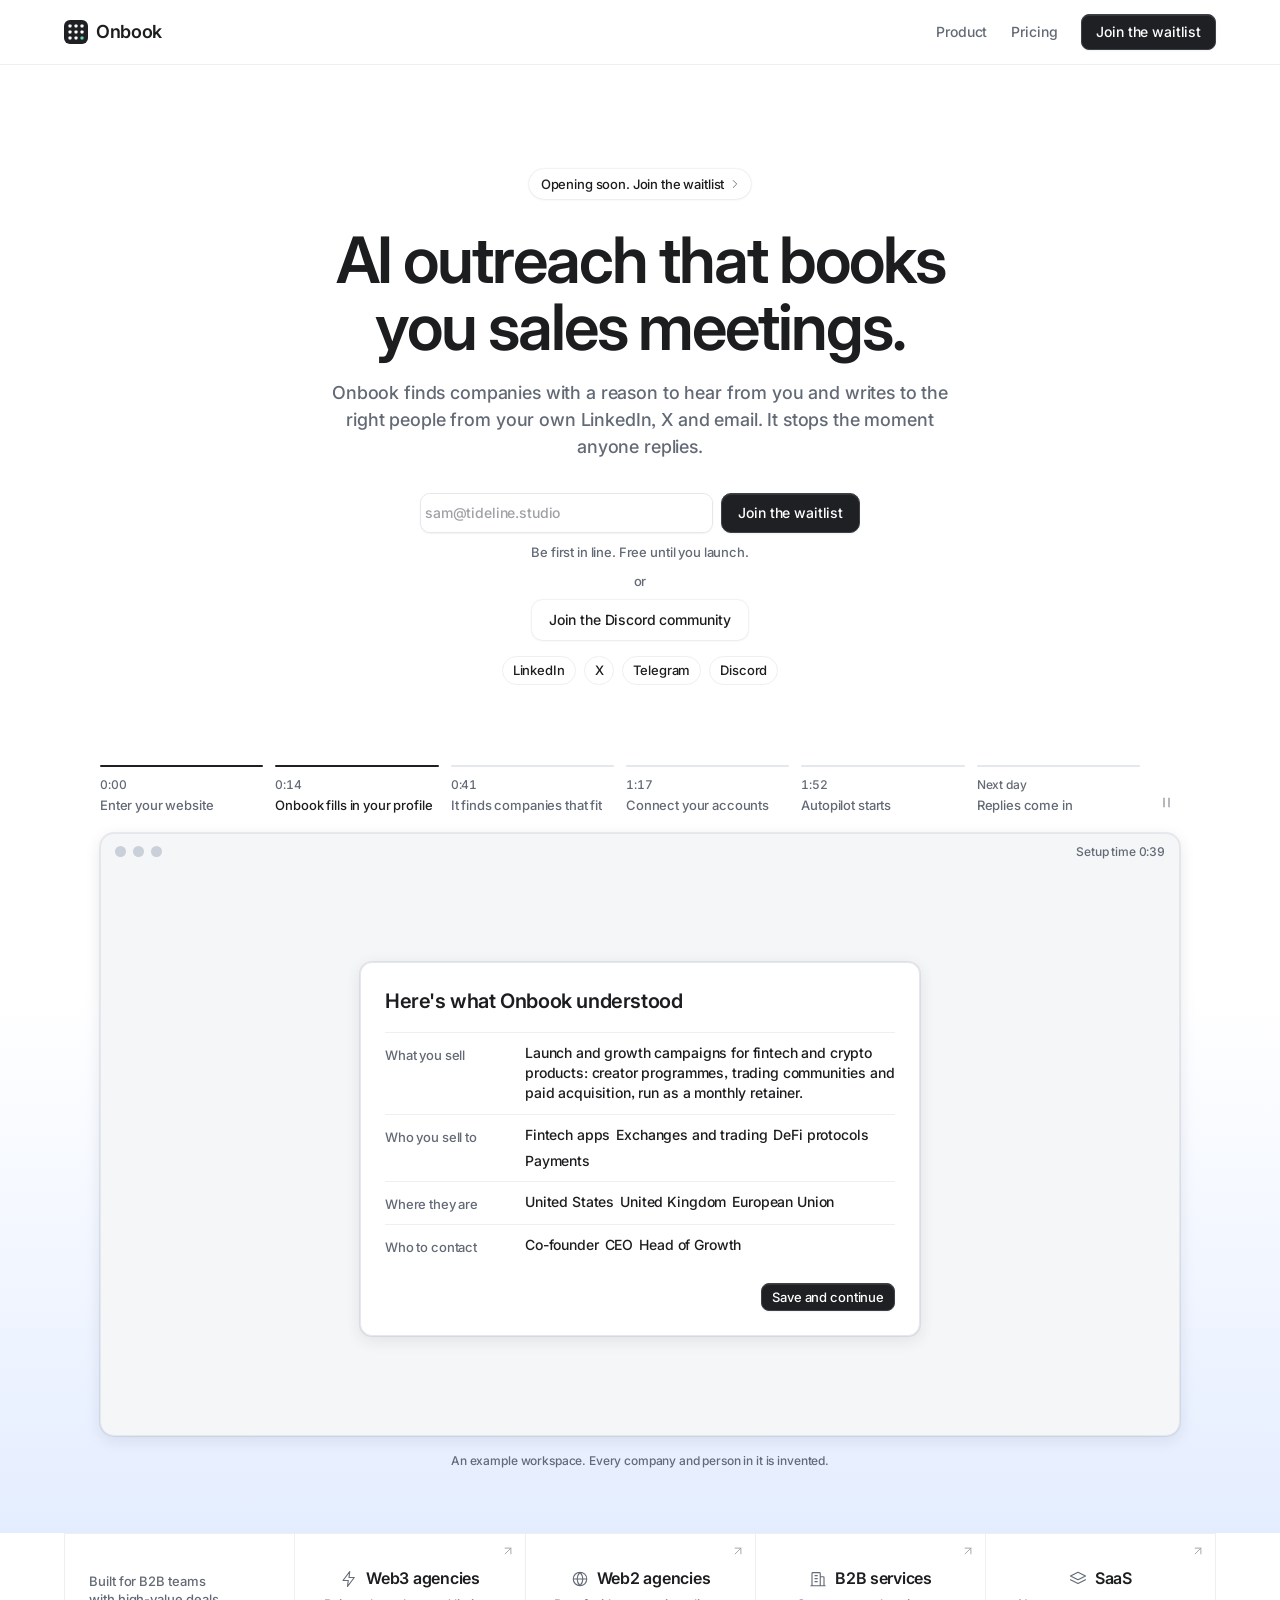
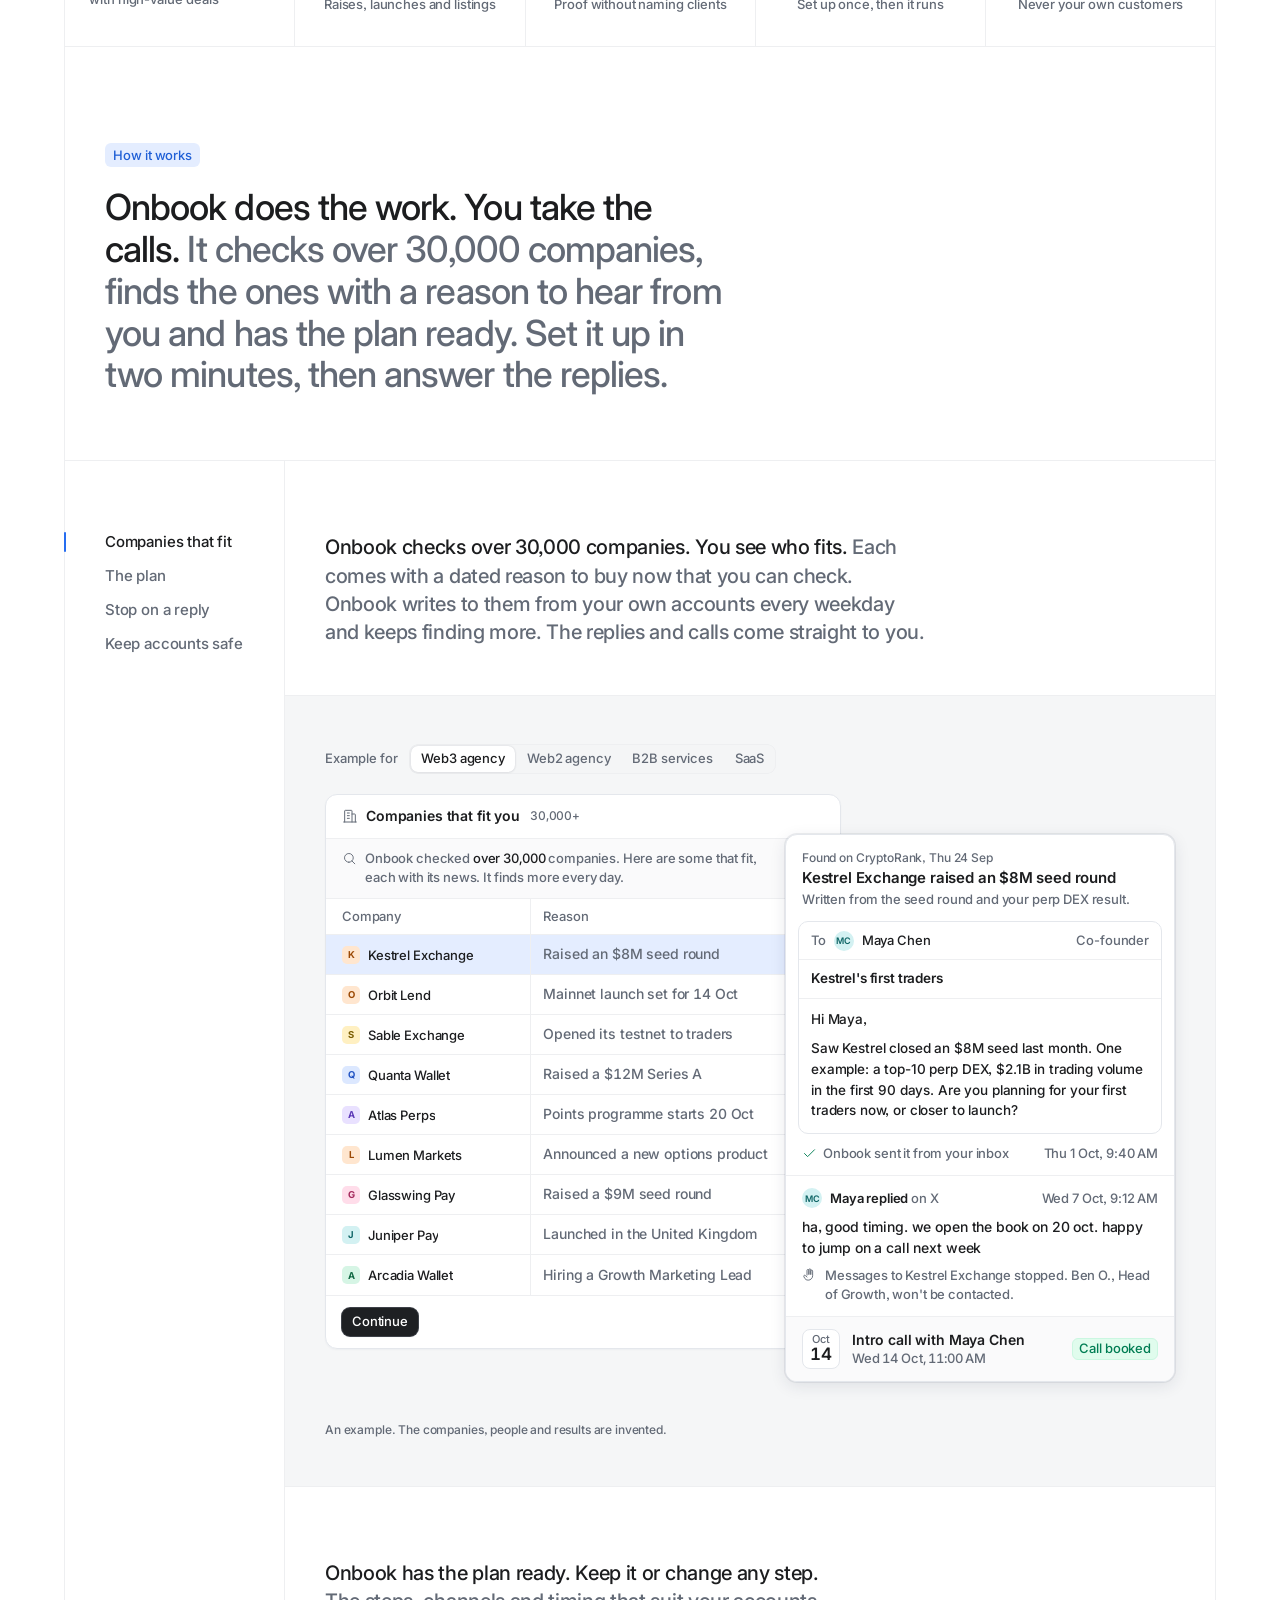
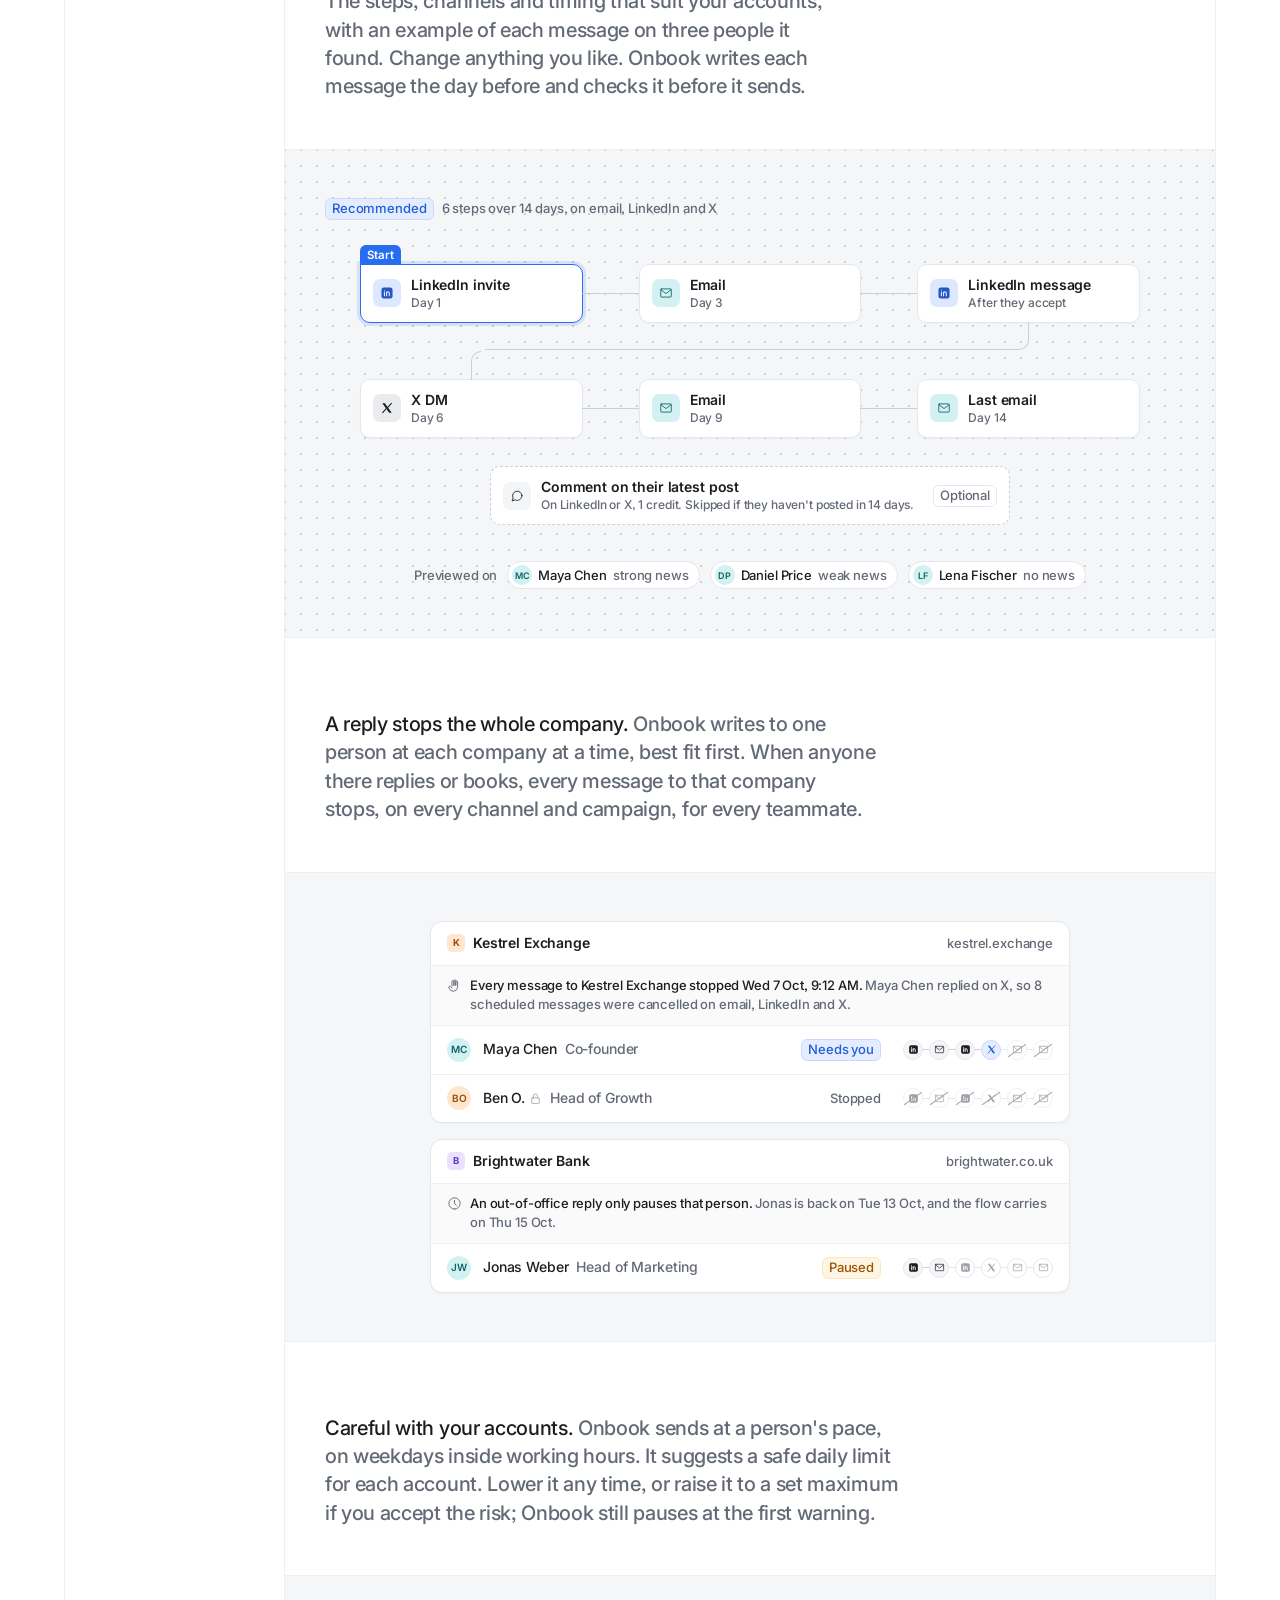
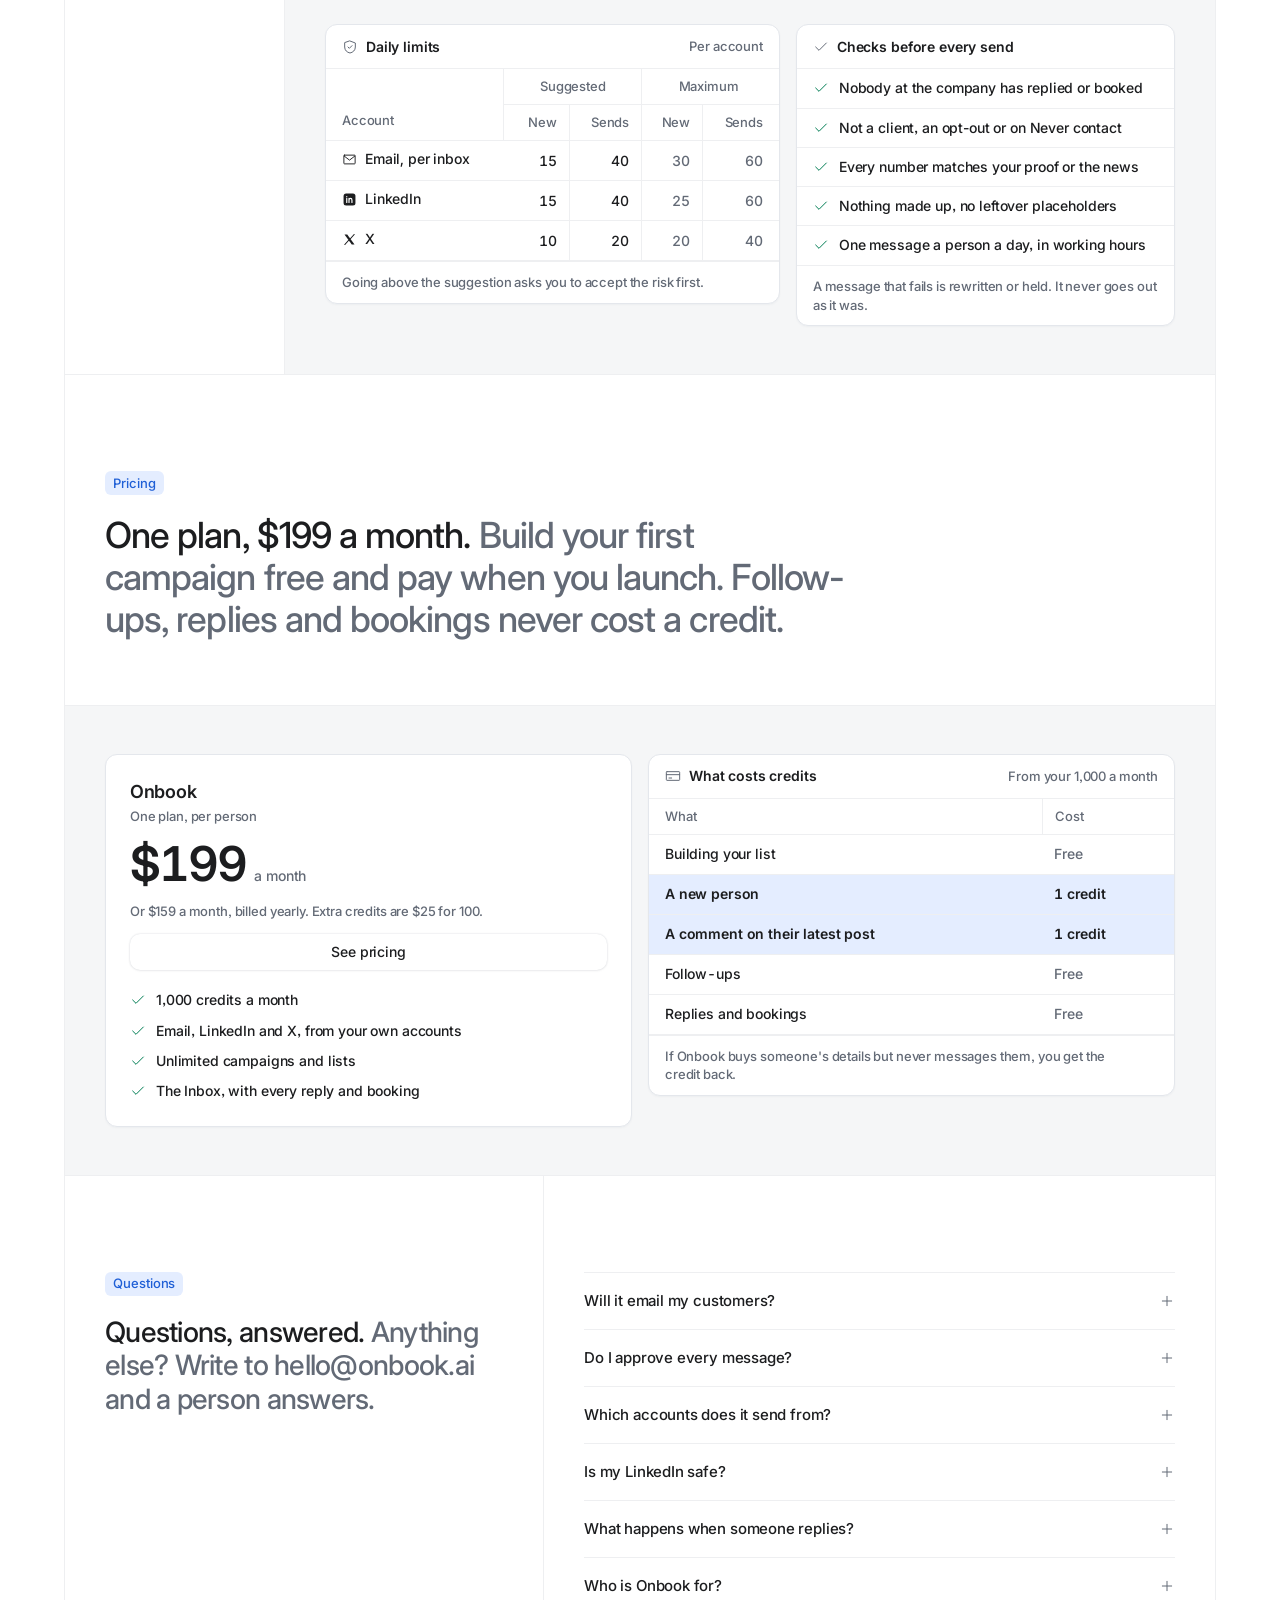
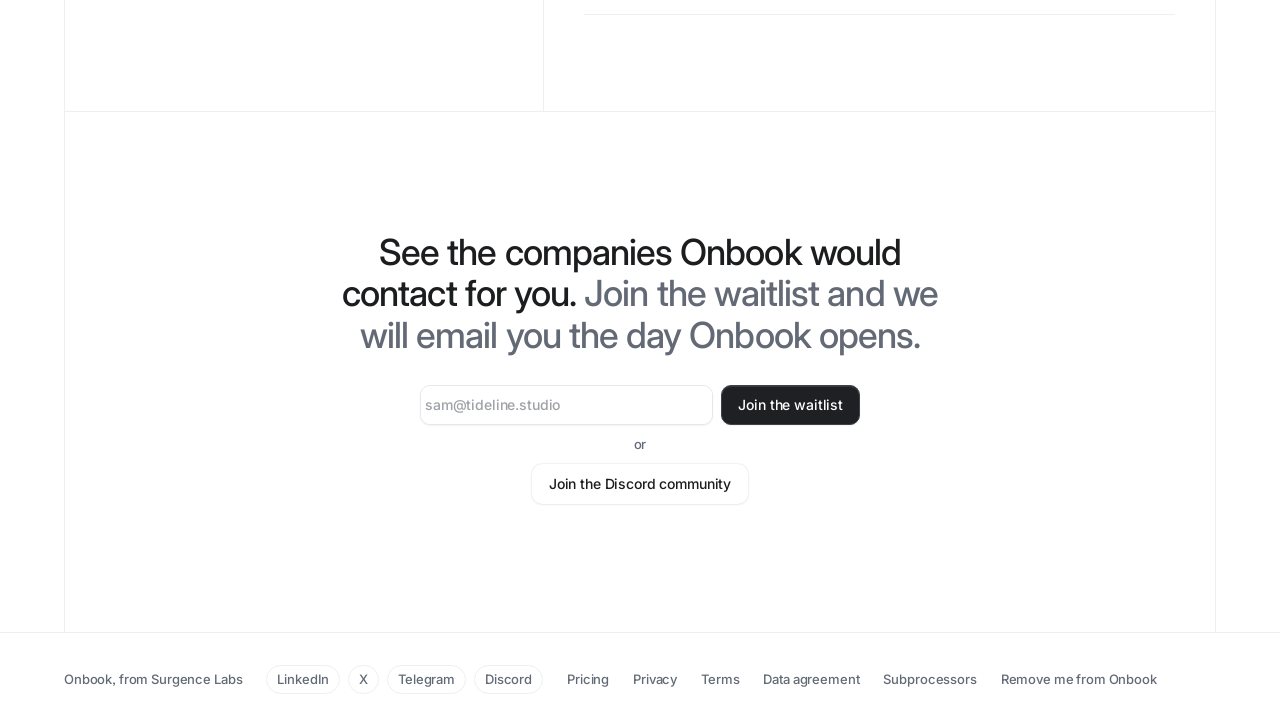
==== commit 6c917b55: "Waitlist: better search title and description, favicon set, site name, robots and sitemap Co-Authore" ====
--- a/index.html
+++ b/index.html
@@ -1,19 +1,26 @@
-<!doctype html><html lang="en"><head><meta charset="utf-8"><meta name="viewport" content="width=device-width, initial-scale=1"><title>Onbook | AI outreach that books you sales meetings. Join the waitlist.</title>
+<!doctype html><html lang="en"><head><meta charset="utf-8"><meta name="viewport" content="width=device-width, initial-scale=1"><title>Onbook AI: AI outreach that books you sales meetings</title>
 <link rel="icon" href="favicon.ico" sizes="any">
-<meta name="description" content="Onbook is an AI outreach tool that finds companies ready to buy, messages them from your own LinkedIn, X and email every weekday, and books you sales meetings. Set up in two minutes, free until you launch.">
+<link rel="icon" type="image/svg+xml" href="favicon.svg">
+<link rel="icon" type="image/png" sizes="48x48" href="favicon-48.png">
+<link rel="icon" type="image/png" sizes="192x192" href="icon-192.png">
+<link rel="apple-touch-icon" href="apple-touch-icon.png">
+<link rel="canonical" href="https://onbook.ai/">
+<meta name="theme-color" content="#F5F6F7">
+<script type="application/ld+json">{"@context":"https://schema.org","@type":"WebSite","name":"Onbook AI","alternateName":"Onbook","url":"https://onbook.ai/"}</script>
+<meta name="description" content="Onbook finds companies with a reason to hear from you and writes to the right people from your own LinkedIn, X and email, a few each weekday. Join the waitlist.">
 <!-- Link previews (brand book: design/brand/og/og-image.png, served from onbook.ai in production) -->
 <meta property="og:type" content="website">
-<meta property="og:site_name" content="Onbook">
+<meta property="og:site_name" content="Onbook AI">
 <meta property="og:url" content="https://onbook.ai/">
-<meta property="og:title" content="Onbook | AI outreach that books you sales meetings.">
-<meta property="og:description" content="Onbook is an AI outreach tool that finds companies ready to buy, messages them from your own LinkedIn, X and email every weekday, and books you sales meetings. Set up in two minutes, free until you launch.">
+<meta property="og:title" content="Onbook AI: AI outreach that books you sales meetings">
+<meta property="og:description" content="Onbook finds companies with a reason to hear from you and writes to the right people from your own LinkedIn, X and email, a few each weekday. Join the waitlist.">
 <meta property="og:image" content="https://onbook.ai/og-image.png">
 <meta property="og:image:width" content="1200">
 <meta property="og:image:height" content="630">
 <meta property="og:image:alt" content="The Onbook logo and the headline: AI outreach that books you sales meetings.">
 <meta name="twitter:card" content="summary_large_image">
-<meta name="twitter:title" content="Onbook | AI outreach that books you sales meetings.">
-<meta name="twitter:description" content="Onbook is an AI outreach tool that finds companies ready to buy, messages them from your own LinkedIn, X and email every weekday, and books you sales meetings. Set up in two minutes, free until you launch.">
+<meta name="twitter:title" content="Onbook AI: AI outreach that books you sales meetings">
+<meta name="twitter:description" content="Onbook finds companies with a reason to hear from you and writes to the right people from your own LinkedIn, X and email, a few each weekday. Join the waitlist.">
 <meta name="twitter:image" content="https://onbook.ai/og-image.png">
 <link rel="preconnect" href="https://fonts.googleapis.com">
 <link rel="preconnect" href="https://fonts.gstatic.com" crossorigin>
--- a/css/site.css
+++ b/css/site.css
@@ -597,3 +597,10 @@
 .st-joined { align-items: center; text-align: center; }
 .st-joined-t { display: flex; gap: 8px; align-items: center; justify-content: center; color: var(--green-text); }
 .st-start .st-start-row { justify-content: center; }
+
+/* Social links: LinkedIn, X, Telegram, Discord (hero and footer) */
+.site-socials { display: flex; gap: var(--s2); flex-wrap: wrap; align-items: center; }
+.site-socials a { color: var(--text-2); text-decoration: none; font-size: var(--fs-small); padding: 4px 10px; border: 1px solid var(--line); border-radius: 999px; }
+.site-socials a:hover { color: var(--text); border-color: var(--text-2); }
+.site-socials.is-hero { justify-content: center; margin-top: var(--s4); }
+.site-socials.is-foot a { font-size: 13px; }
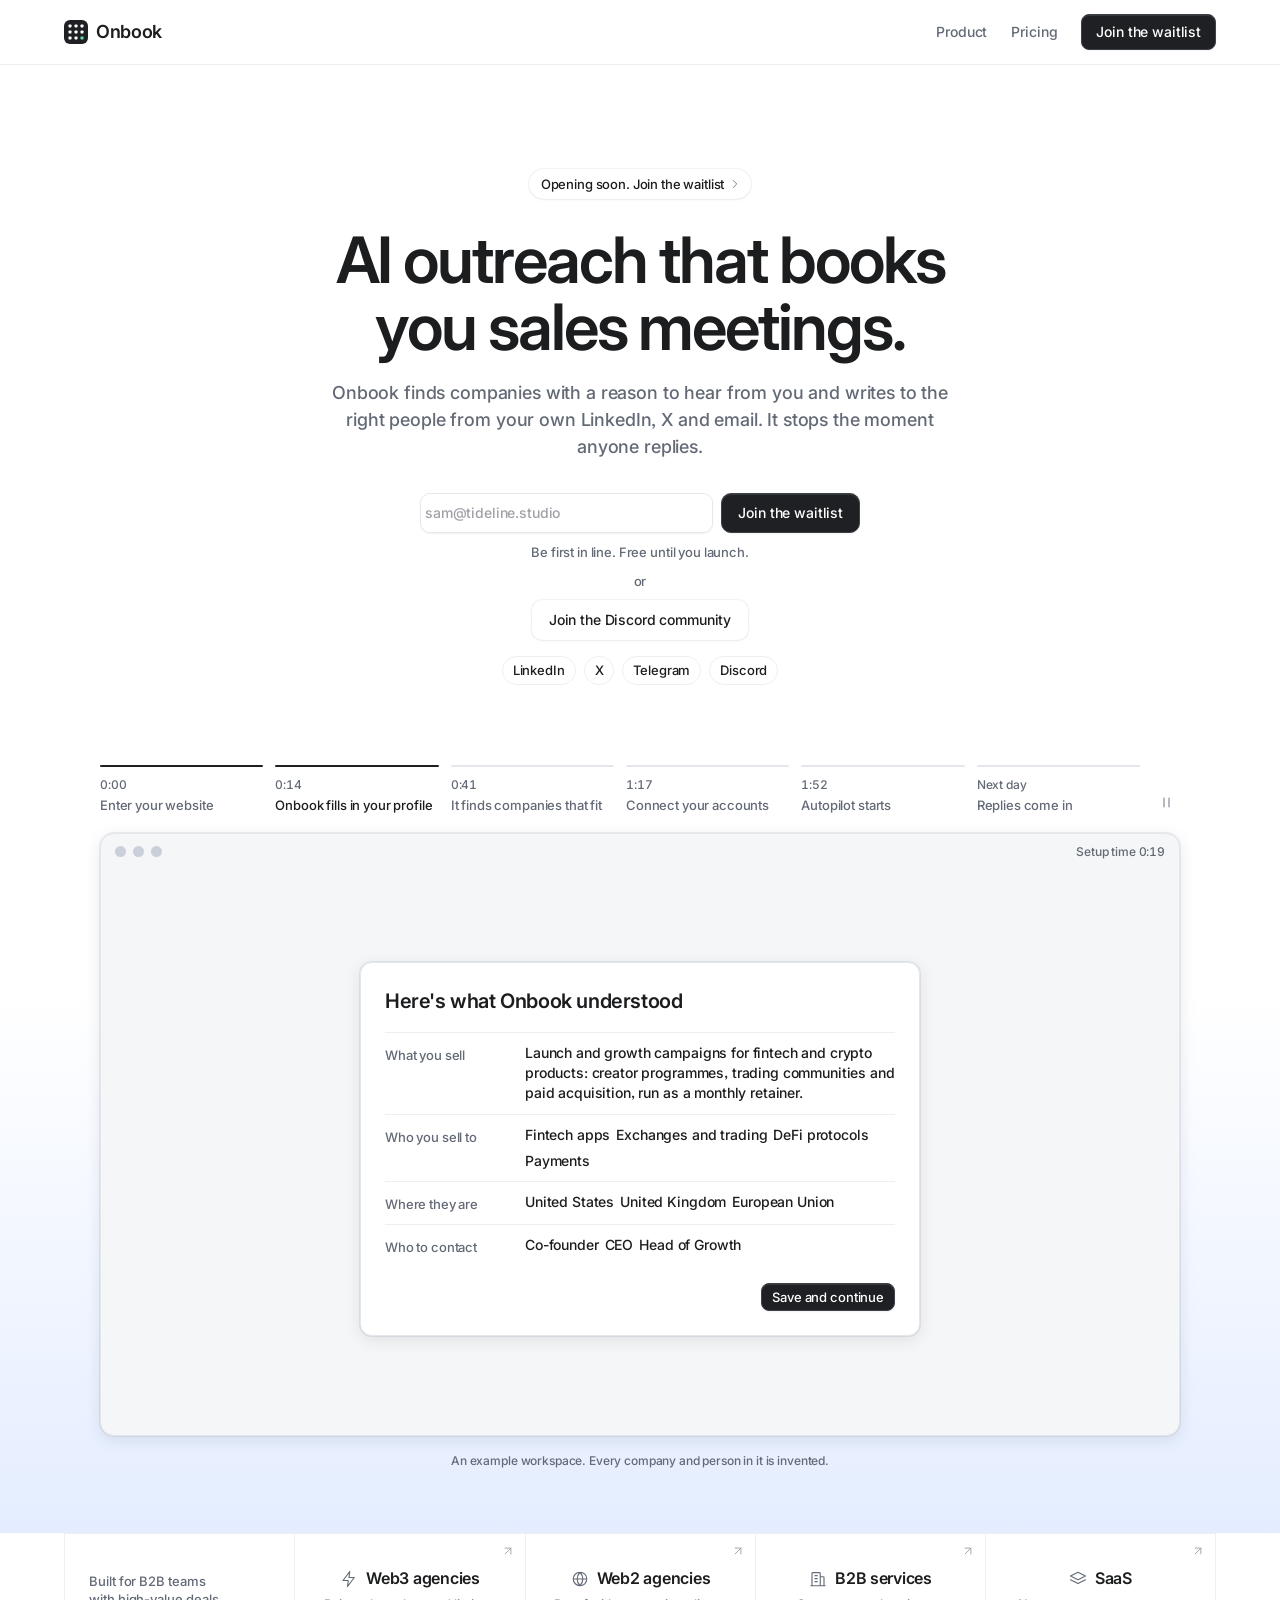
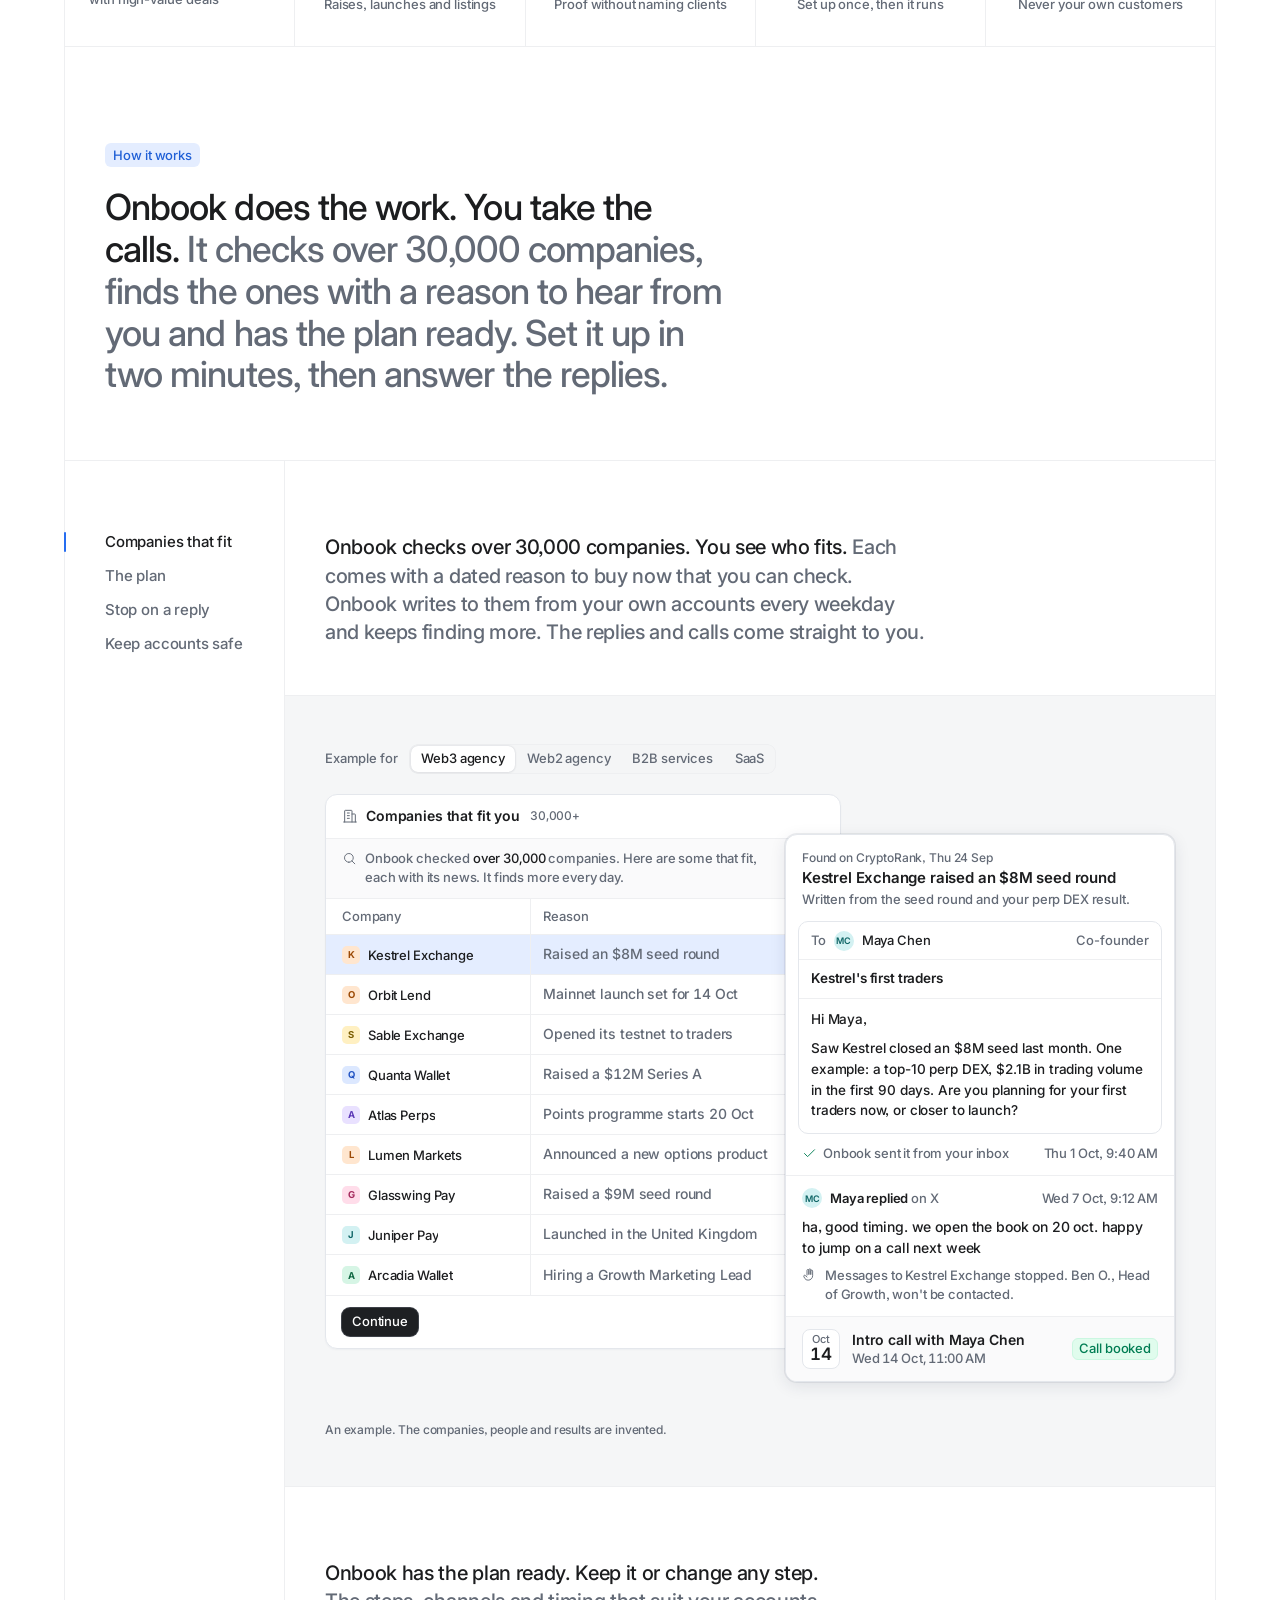
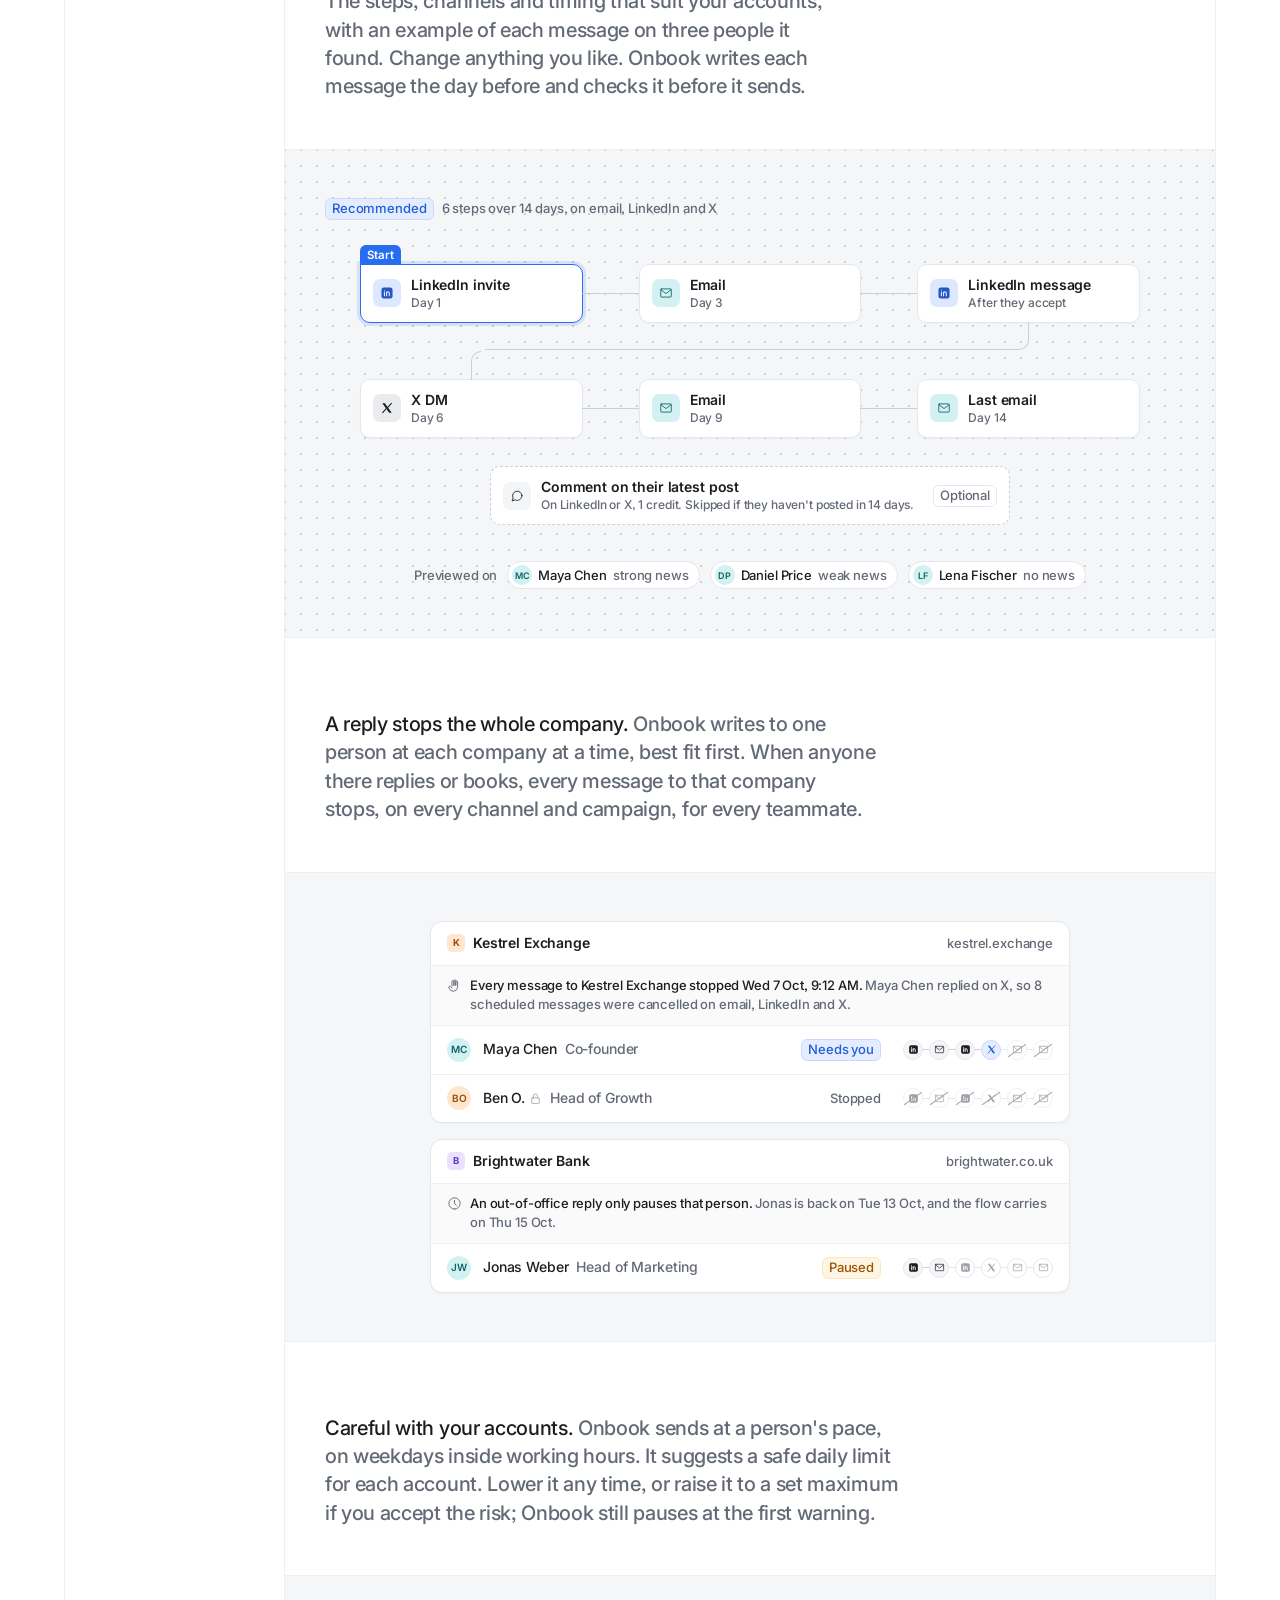
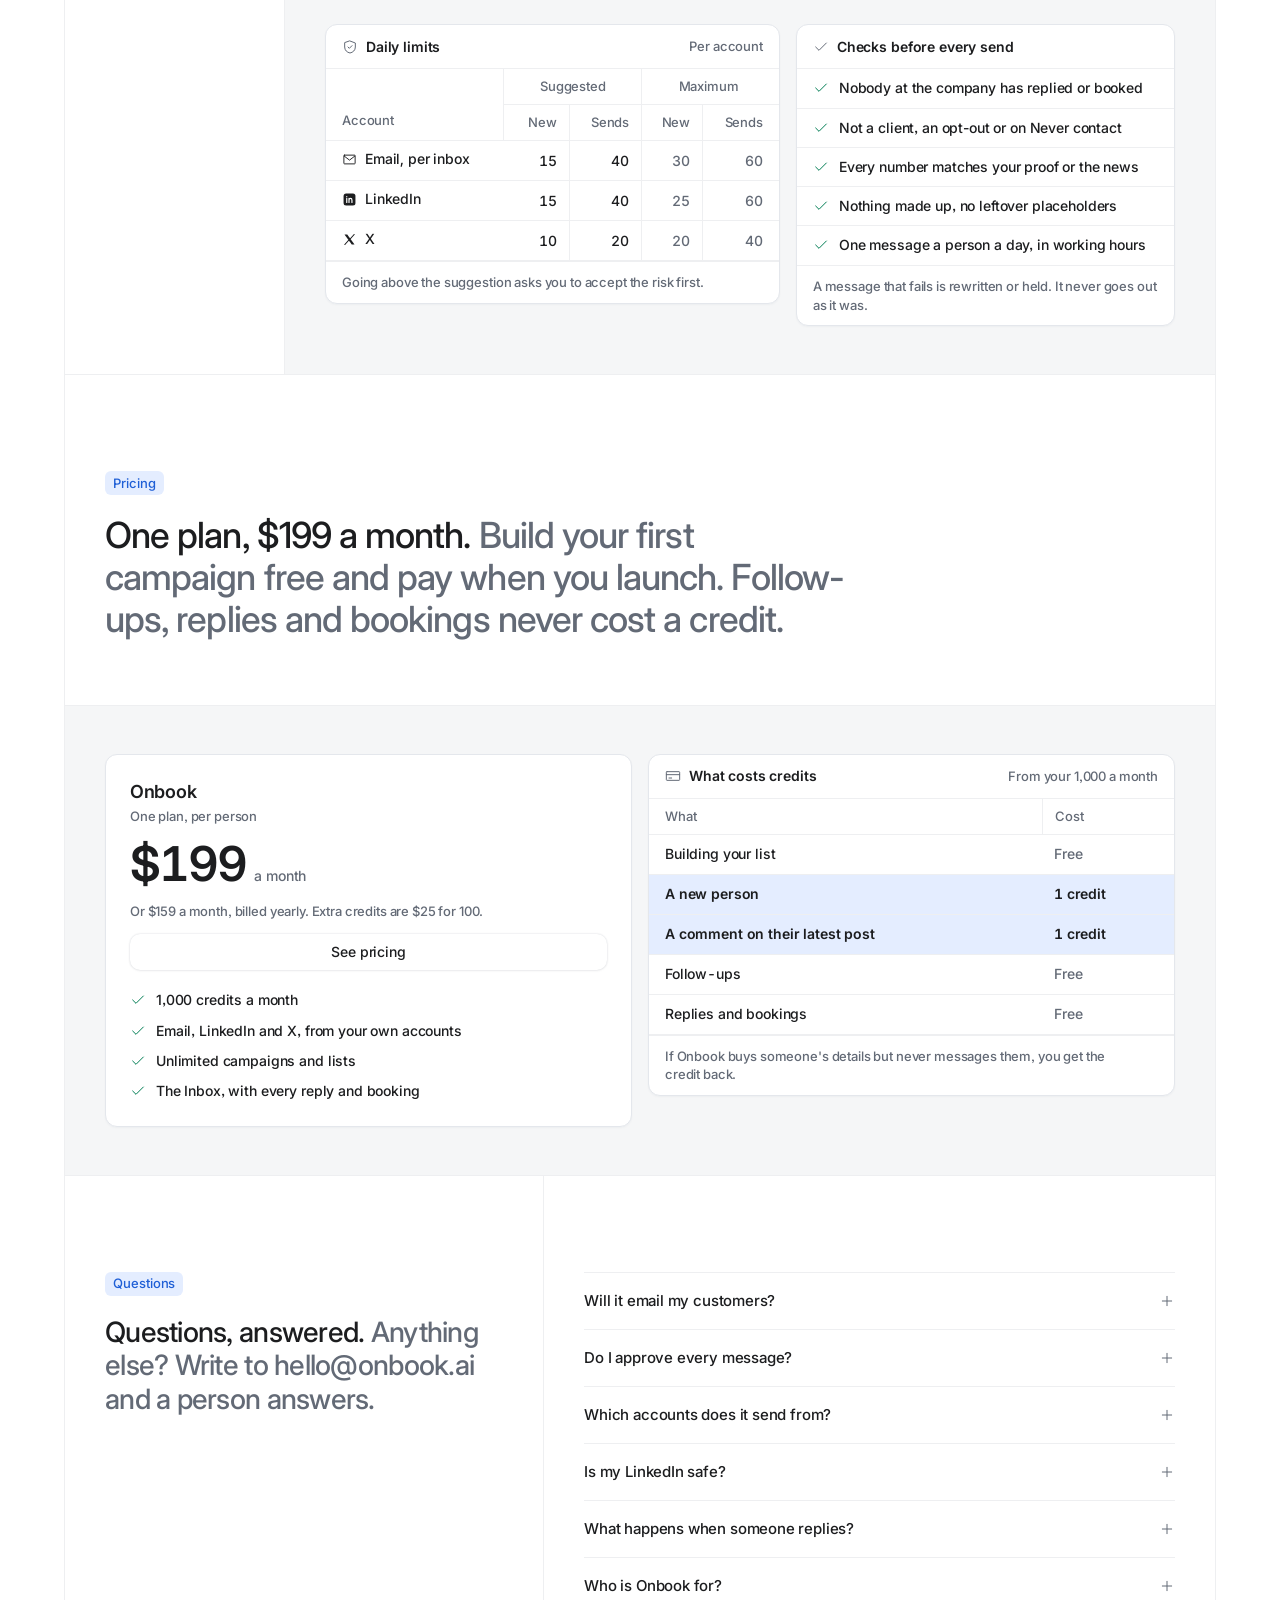
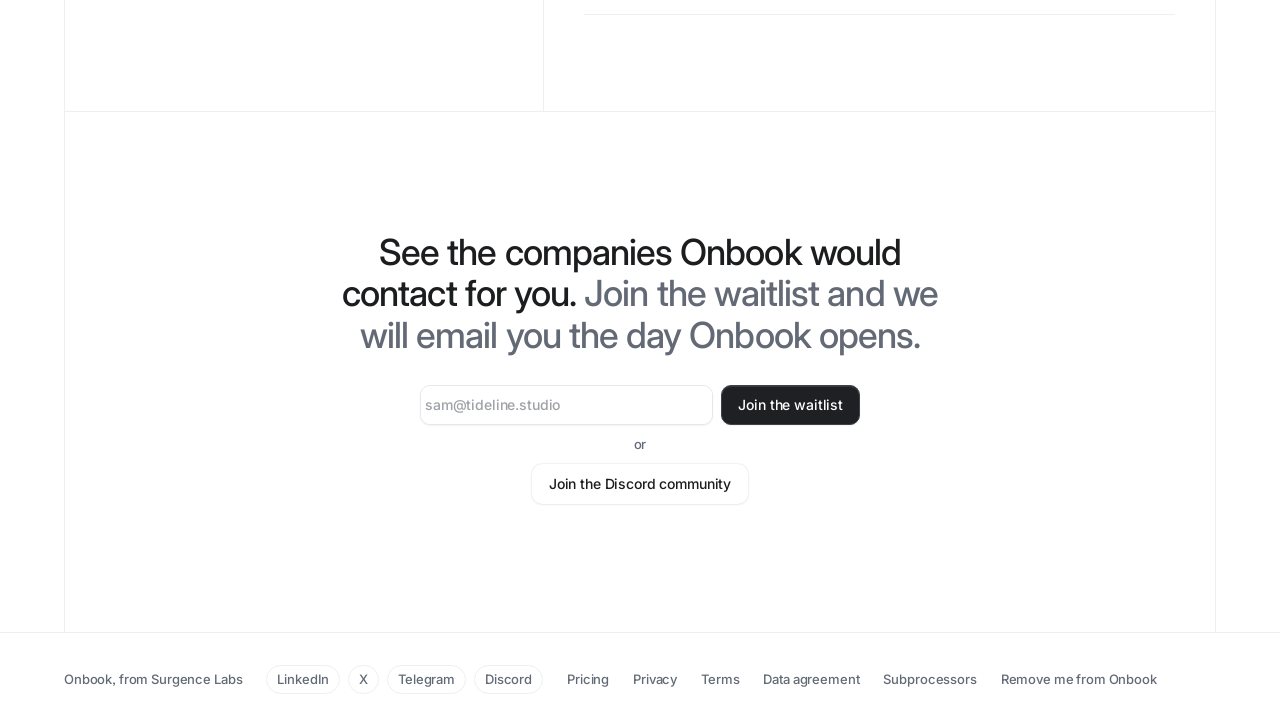
==== commit 863c11cf: "Waitlist: Organization and SoftwareApplication schema, llms.txt, IndexNow key Co-Authored-By: Claude" ====
--- a/index.html
+++ b/index.html
@@ -6,7 +6,7 @@
 <link rel="apple-touch-icon" href="apple-touch-icon.png">
 <link rel="canonical" href="https://onbook.ai/">
 <meta name="theme-color" content="#F5F6F7">
-<script type="application/ld+json">{"@context":"https://schema.org","@type":"WebSite","name":"Onbook AI","alternateName":"Onbook","url":"https://onbook.ai/"}</script>
+<script type="application/ld+json">{"@context":"https://schema.org","@graph":[{"@type":"WebSite","@id":"https://onbook.ai/#website","name":"Onbook AI","alternateName":["Onbook","On Book","onbook.ai"],"url":"https://onbook.ai/"},{"@type":"Organization","@id":"https://onbook.ai/#organization","name":"Onbook AI","alternateName":"Onbook","url":"https://onbook.ai/","logo":"https://onbook.ai/icon-192.png","description":"AI outreach that books you sales meetings, from your own LinkedIn, X and email.","sameAs":["https://www.linkedin.com/company/143996849","https://x.com/onbookai","https://t.me/onbookai","https://discord.gg/xK8ZRfzJMa"]},{"@type":"SoftwareApplication","name":"Onbook AI","applicationCategory":"BusinessApplication","operatingSystem":"Web","url":"https://onbook.ai/","description":"Onbook finds companies with a reason to hear from you and writes to the right people from your own LinkedIn, X and email, a few each weekday. It stops the moment anyone there replies.","publisher":{"@id":"https://onbook.ai/#organization"}}]}</script>
 <meta name="description" content="Onbook finds companies with a reason to hear from you and writes to the right people from your own LinkedIn, X and email, a few each weekday. Join the waitlist.">
 <!-- Link previews (brand book: design/brand/og/og-image.png, served from onbook.ai in production) -->
 <meta property="og:type" content="website">
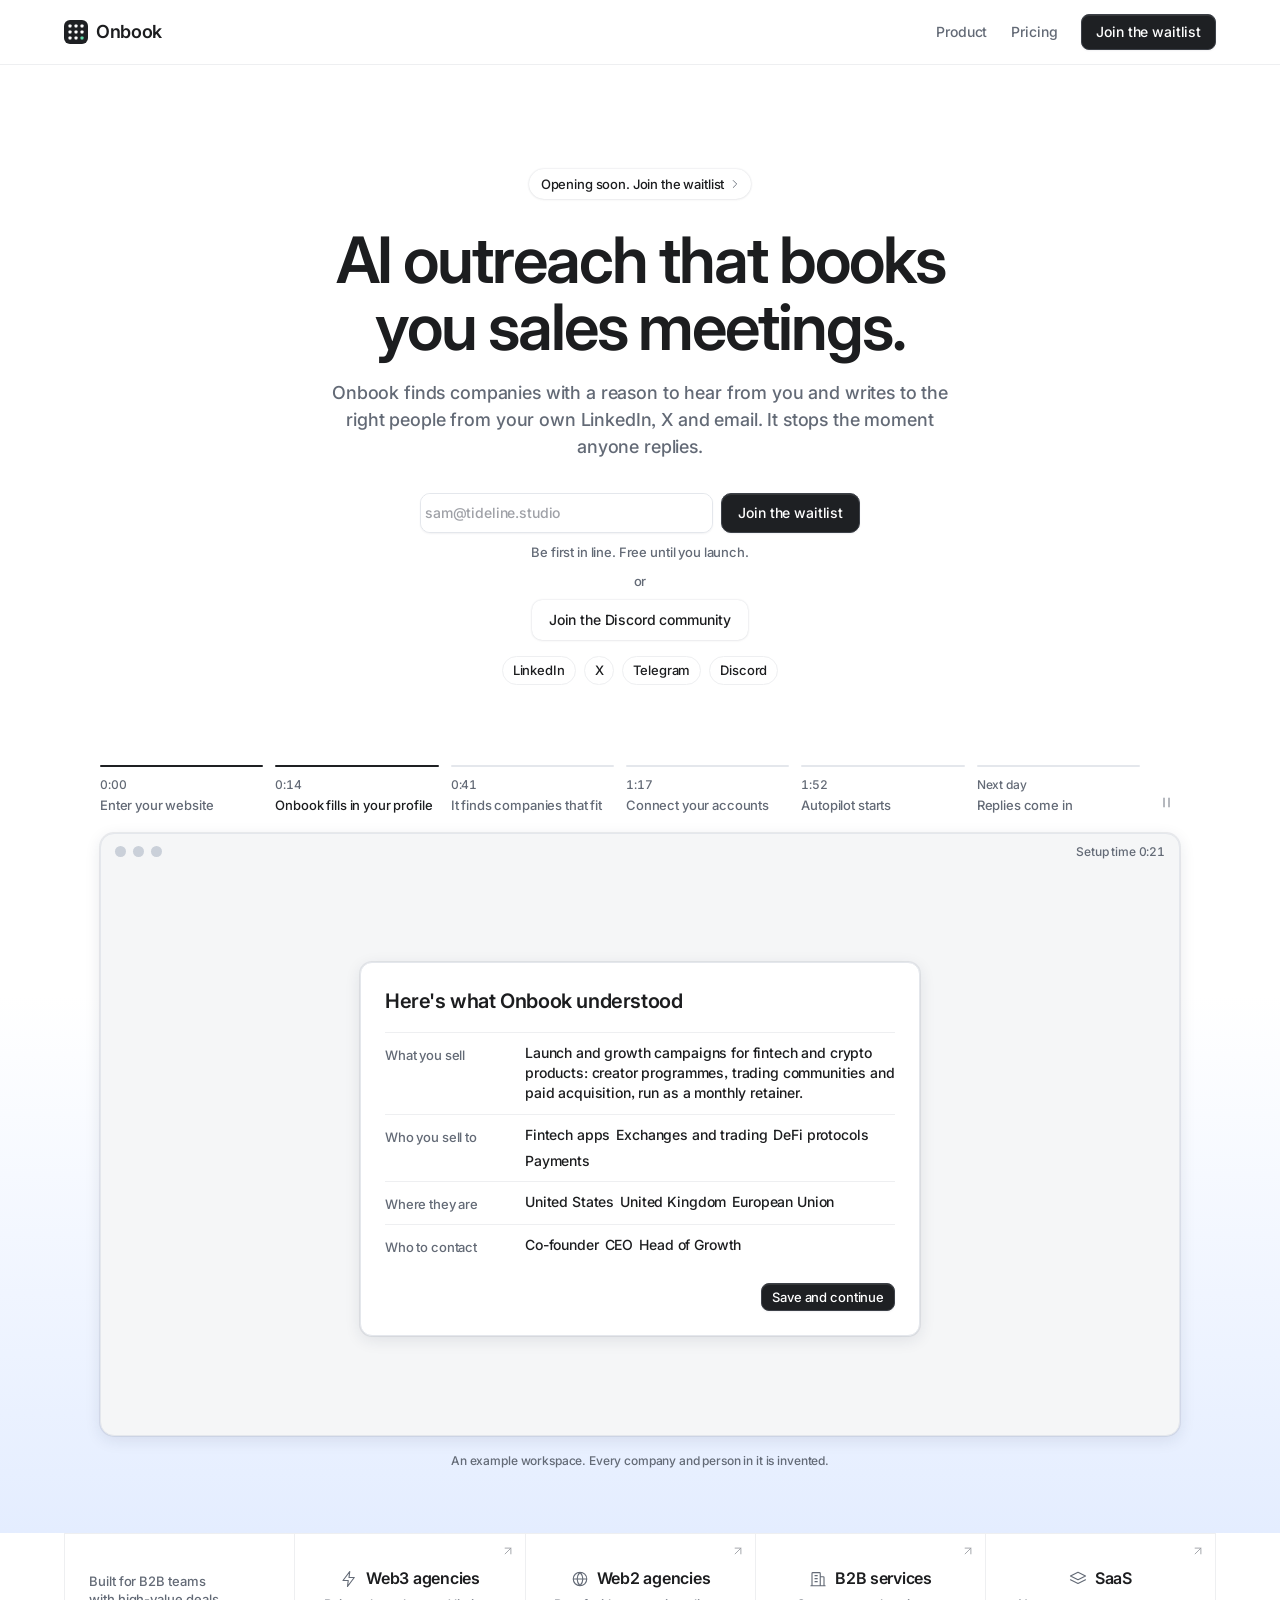
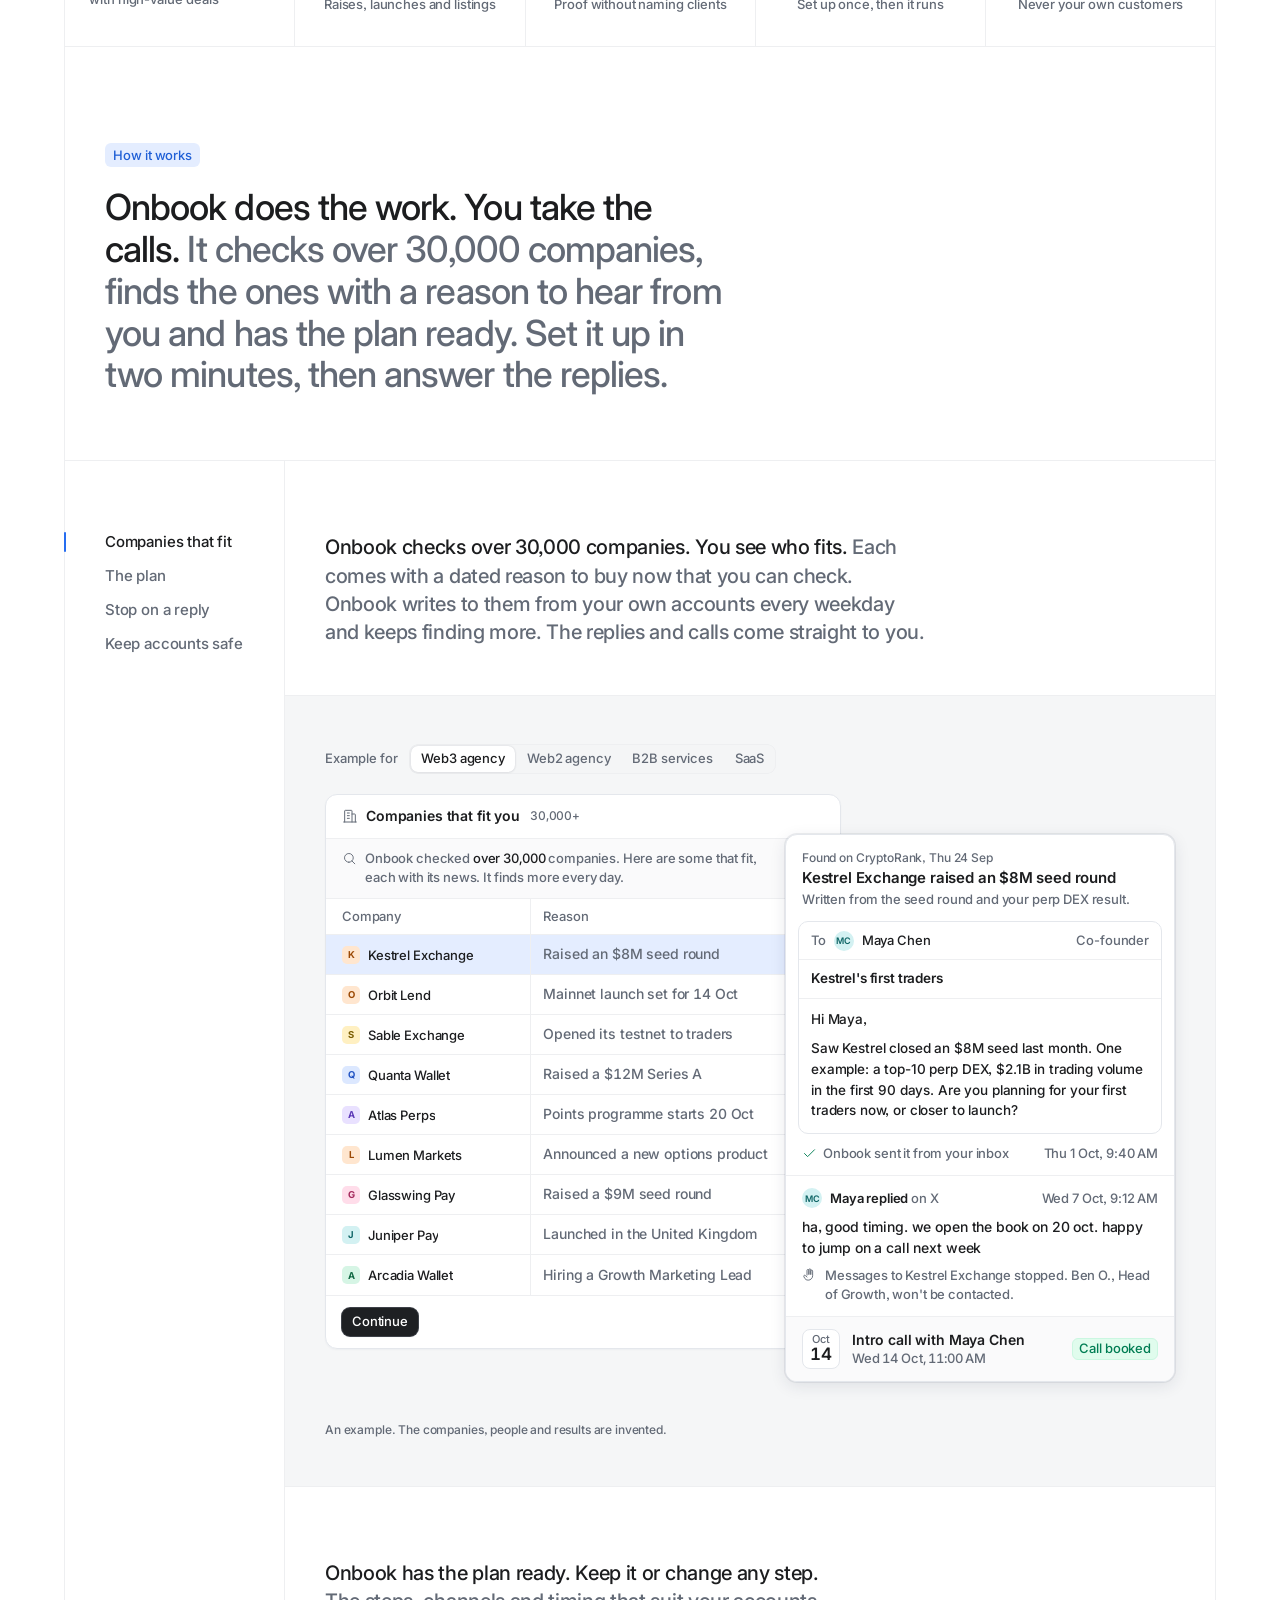
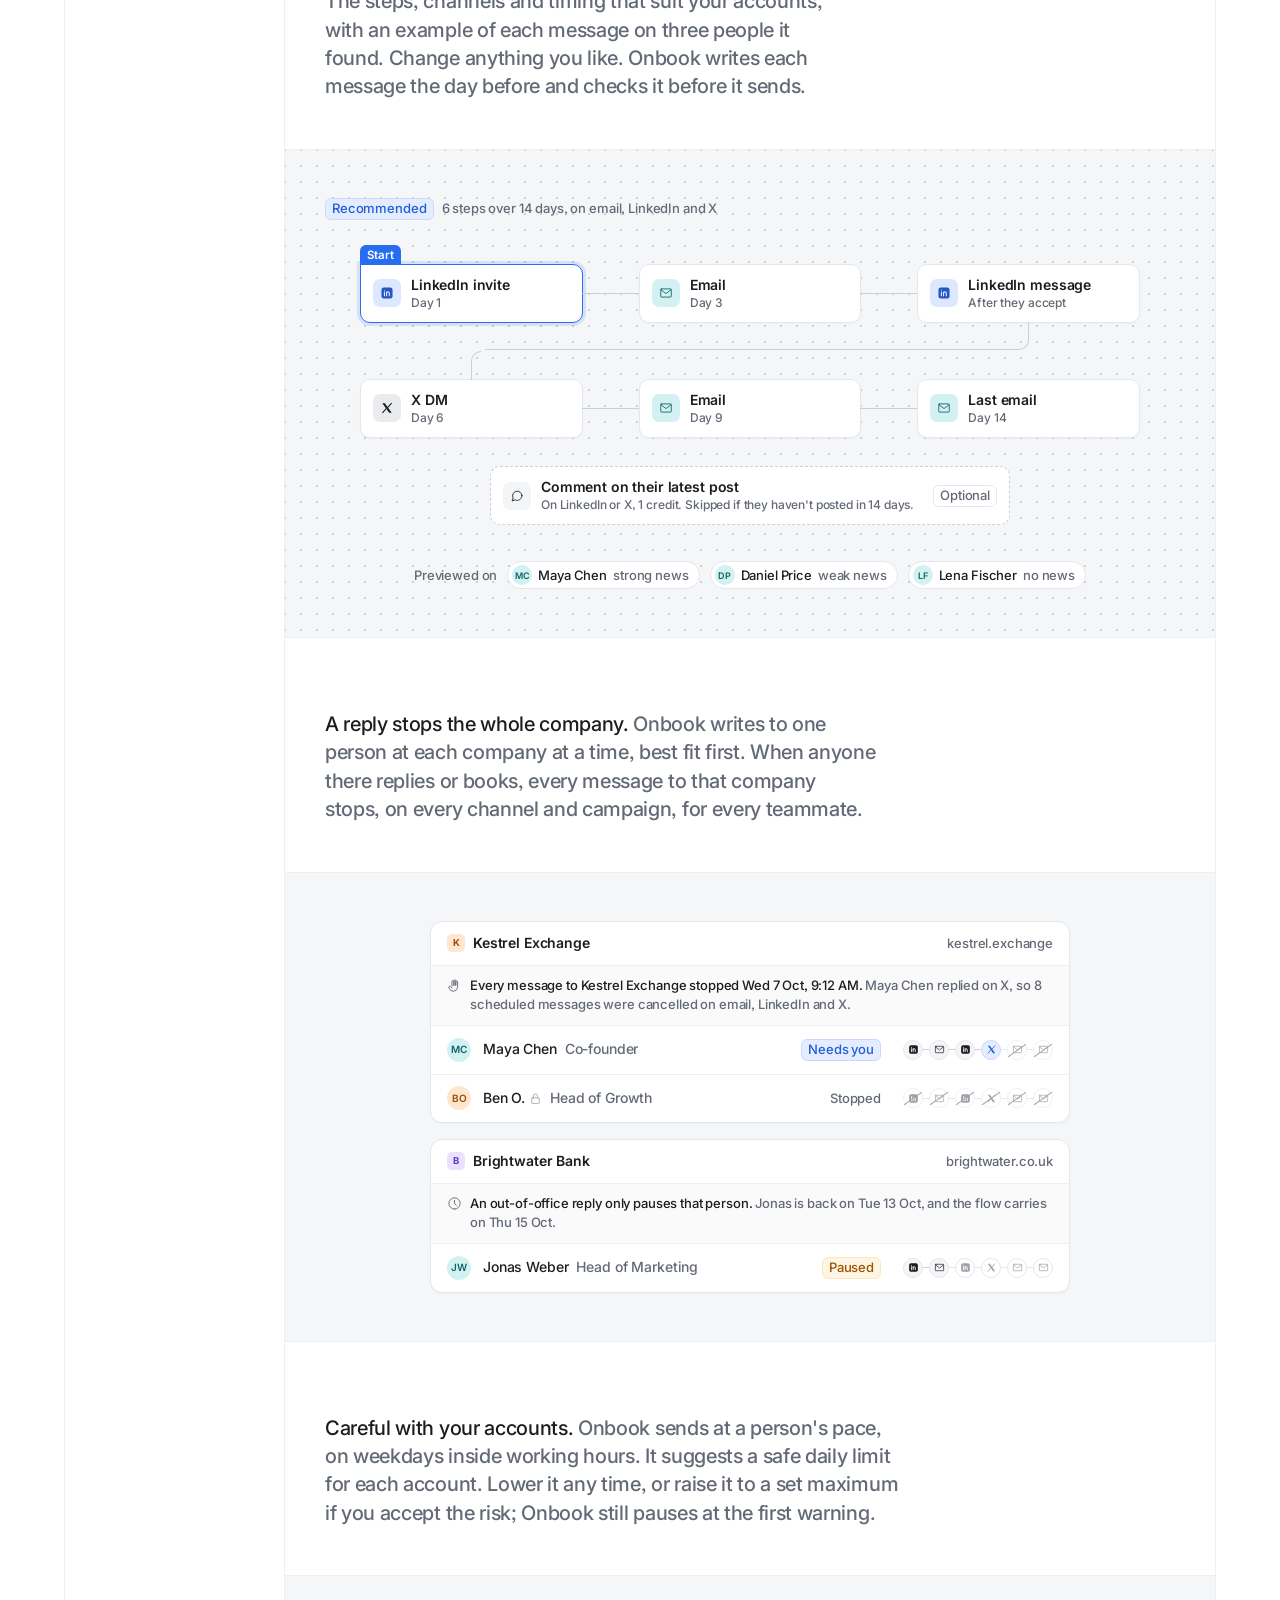
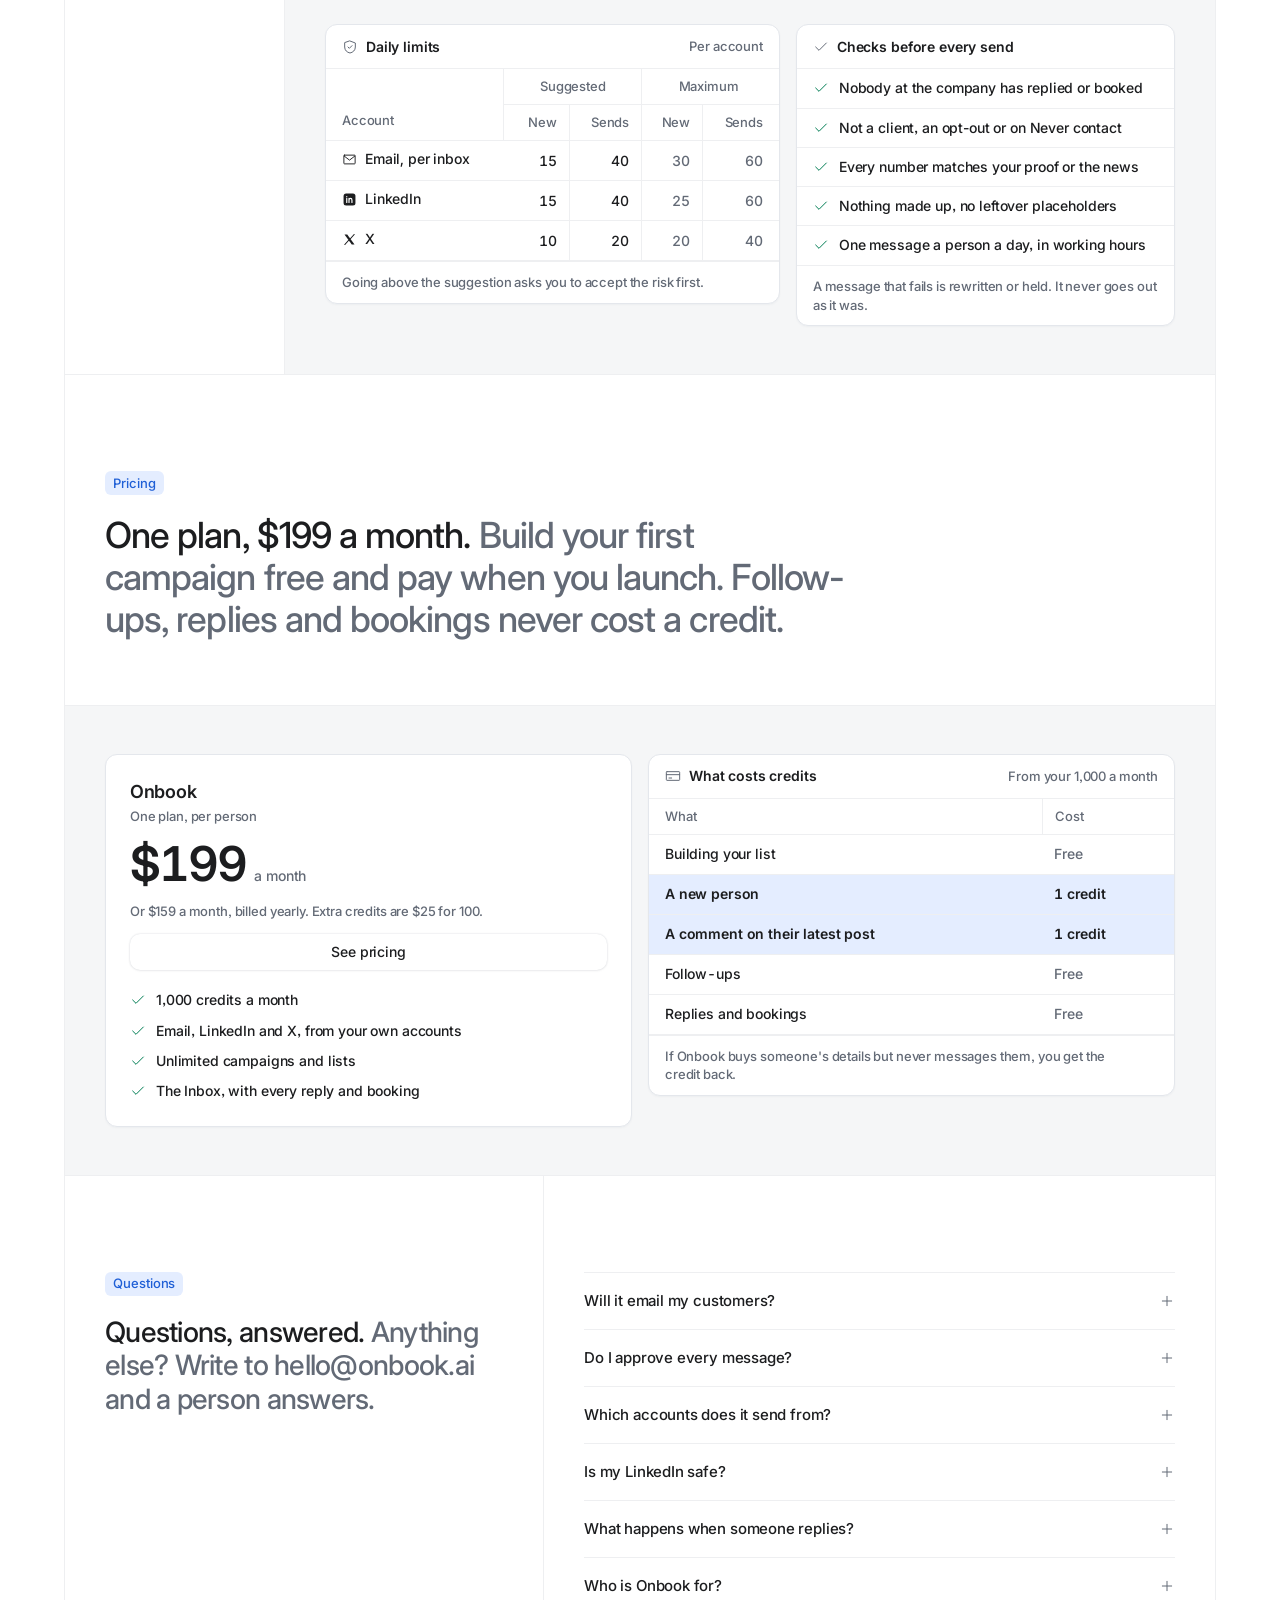
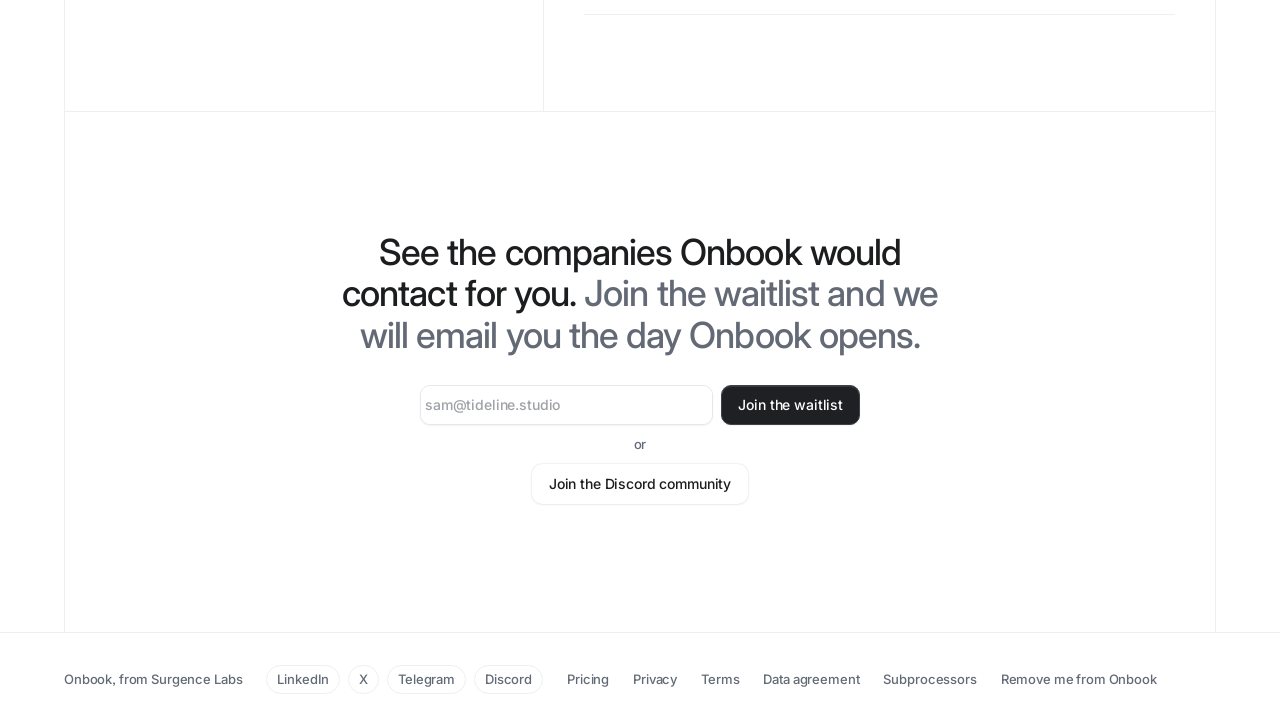
==== commit ce534dde: "Waitlist: Bing Webmaster verification tag Co-Authored-By: Claude Sonnet 5.5 <noreply@anthropic.com>" ====
--- a/index.html
+++ b/index.html
@@ -1,4 +1,5 @@
-<!doctype html><html lang="en"><head><meta charset="utf-8"><meta name="viewport" content="width=device-width, initial-scale=1"><title>Onbook AI: AI outreach that books you sales meetings</title>
+<!doctype html><html lang="en"><head>
+<meta name="msvalidate.01" content="462027C423057E2F2347CBEED3F9E186" /><meta charset="utf-8"><meta name="viewport" content="width=device-width, initial-scale=1"><title>Onbook AI: AI outreach that books you sales meetings</title>
 <link rel="icon" href="favicon.ico" sizes="any">
 <link rel="icon" type="image/svg+xml" href="favicon.svg">
 <link rel="icon" type="image/png" sizes="48x48" href="favicon-48.png">
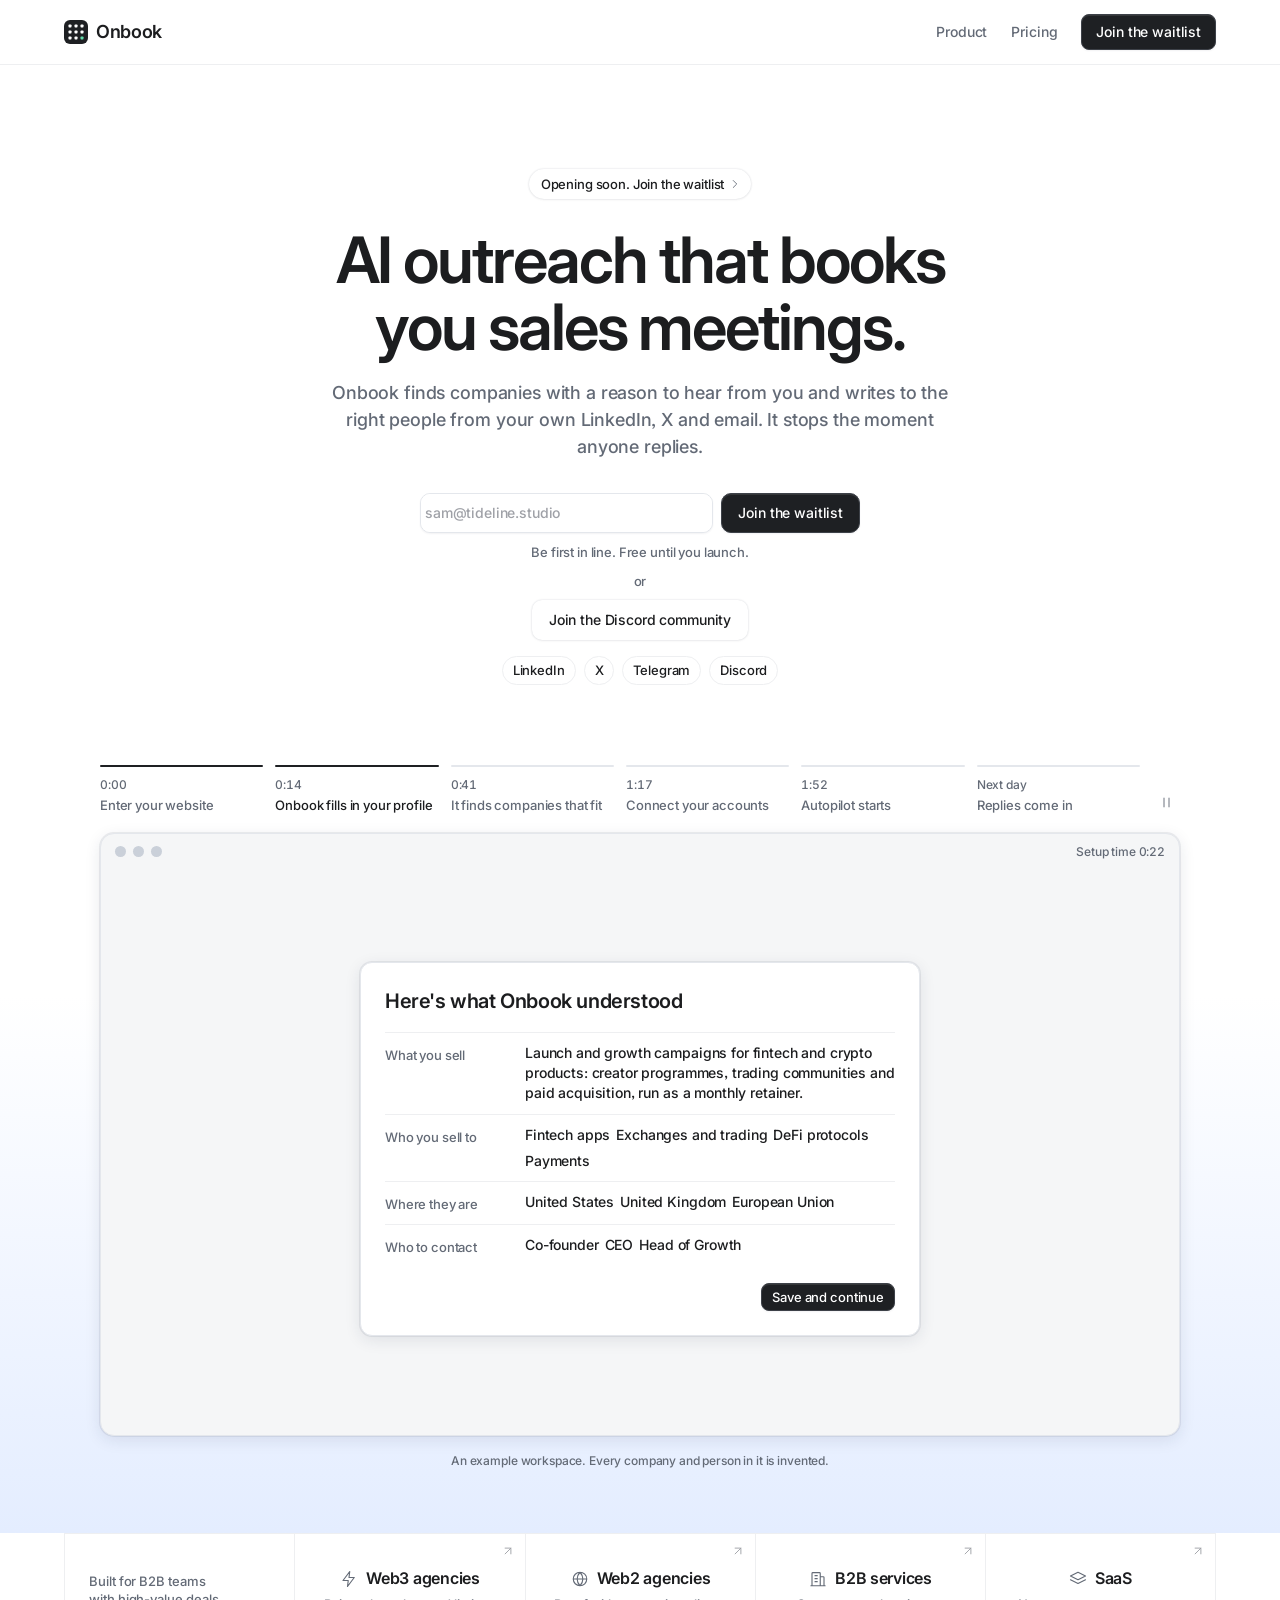
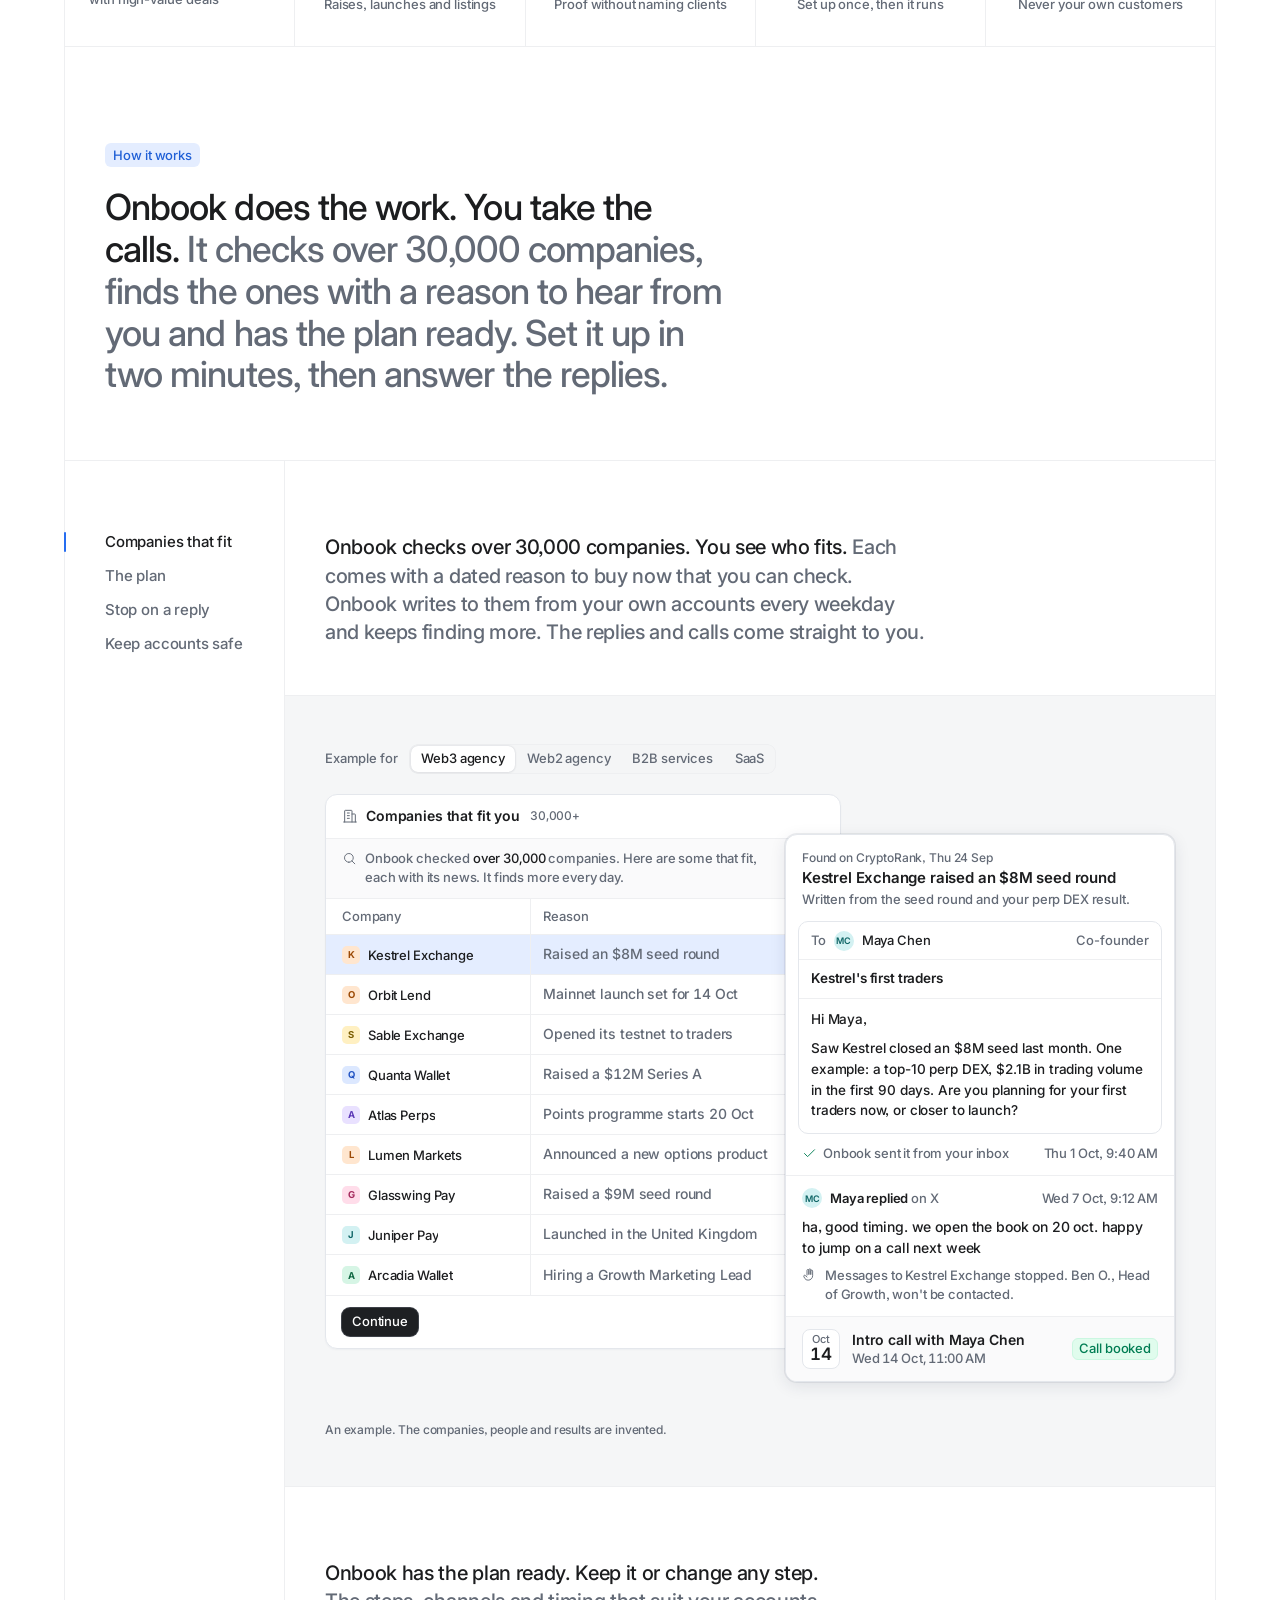
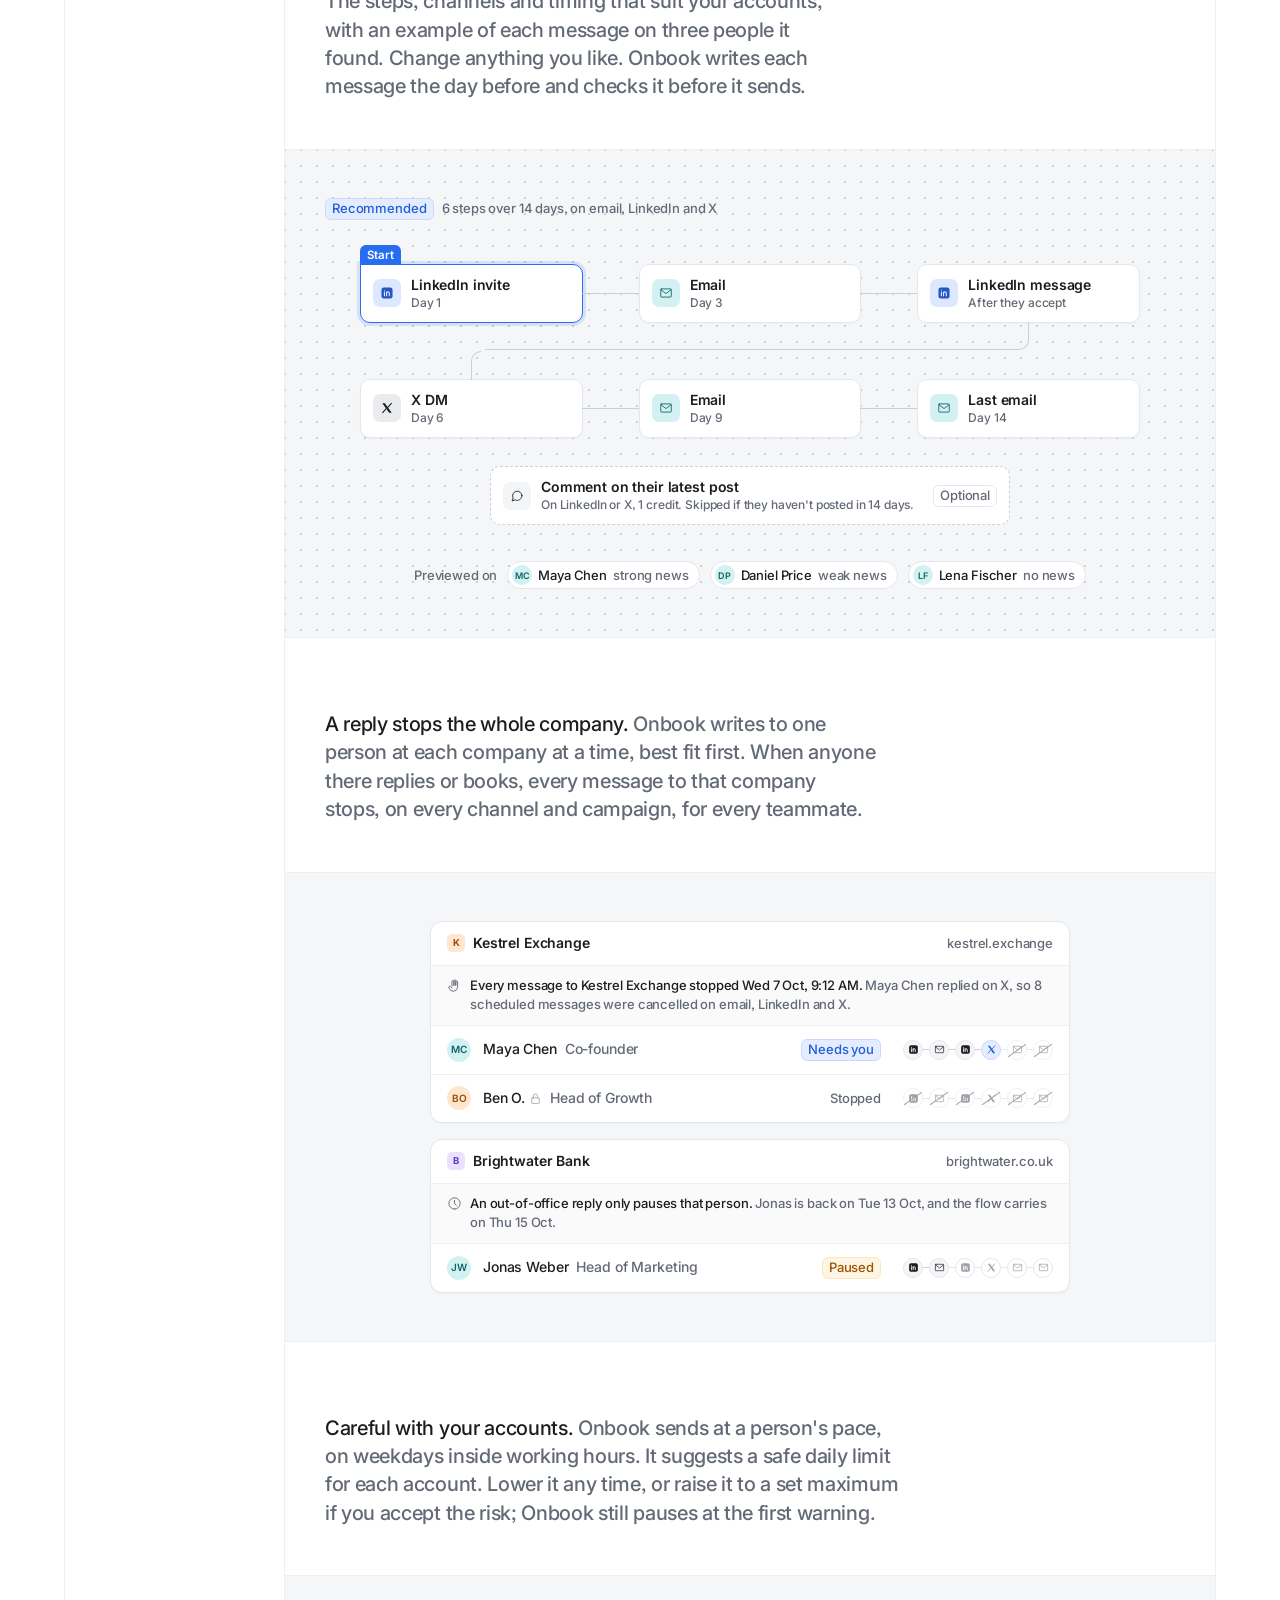
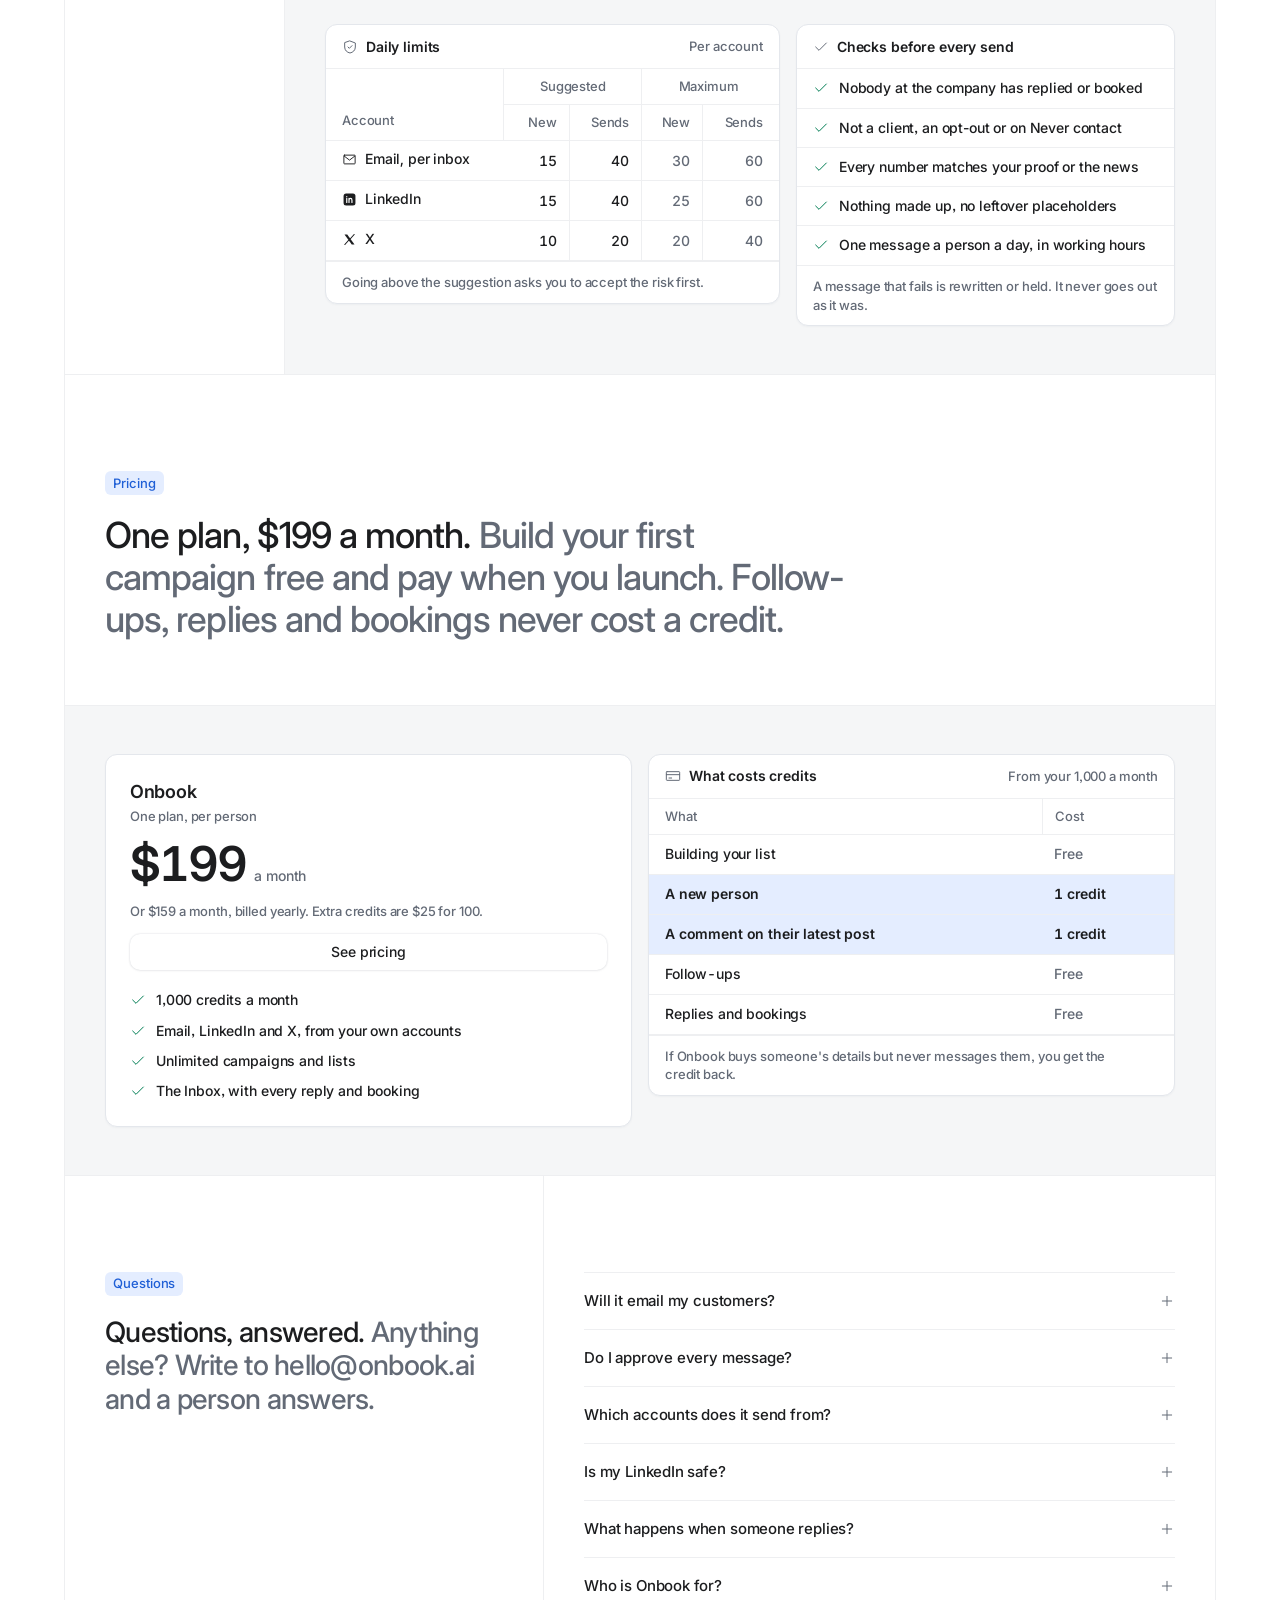
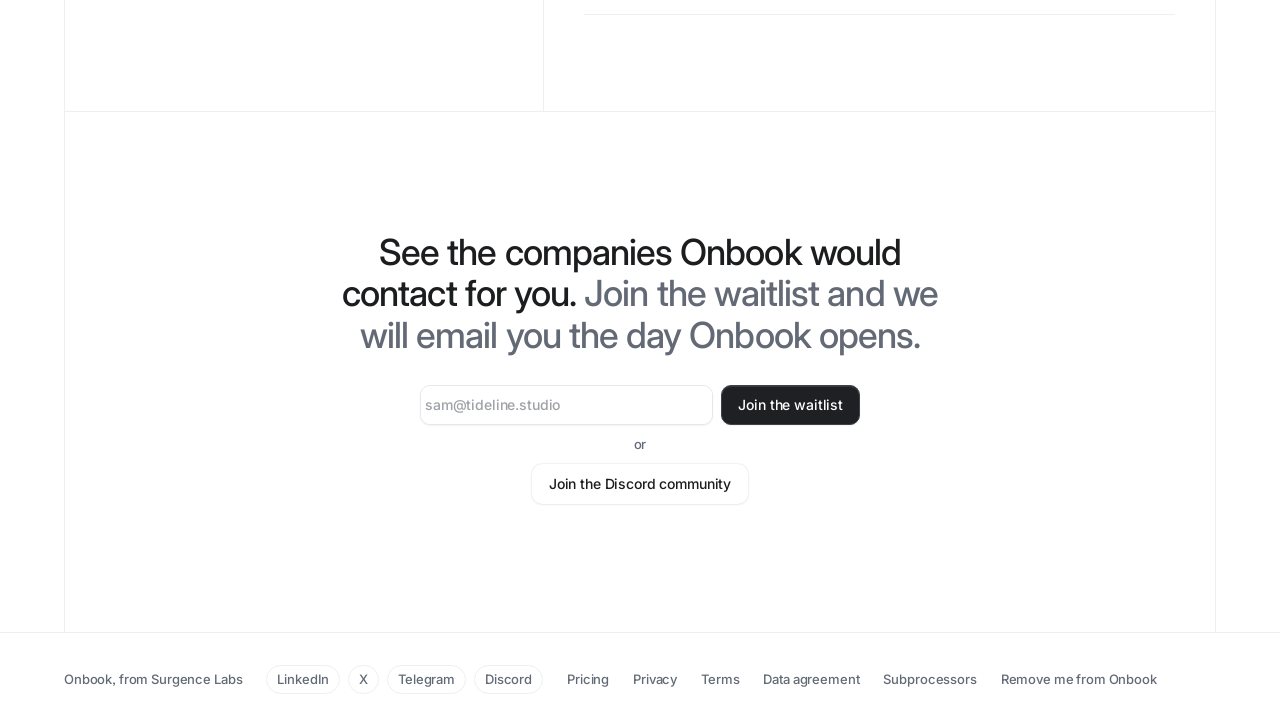
==== commit 2a8e0403: "Waitlist: Cloudflare Web Analytics and subprocessor entry Co-Authored-By: Claude Sonnet 5.5 <noreply" ====
--- a/index.html
+++ b/index.html
@@ -34,9 +34,12 @@
 <div id="overlay"></div>
 <div class="toasts" id="toasts" aria-live="polite"></div>
 
+<script>/* First-touch source for the waitlist: where the visit came from, kept in this browser only. */
+try{if(!localStorage.getItem('ob_first')){var q=new URLSearchParams(location.search),o={};['ref','utm_source','utm_medium','utm_campaign','utm_content'].forEach(function(k){if(q.get(k))o[k]=q.get(k).slice(0,80)});o.referrer=(document.referrer||'').slice(0,200);o.landing=location.pathname+location.hash.slice(0,60);localStorage.setItem('ob_first',JSON.stringify(o))}}catch(e){}</script>
 <script src="config.js"></script>
 <script src="js/core.js"></script>
 <script src="js/data.js"></script>
 <script src="js/shells.js"></script>
 <script src="js/screens/site.js"></script>
 <script src="js/app.js"></script>
+<!-- Cloudflare Web Analytics --><script defer src='https://static.cloudflareinsights.com/beacon.min.js' data-cf-beacon='{"token": "cf3f4f19c9f94883b380ad58aca3cc49"}'></script><!-- End Cloudflare Web Analytics -->
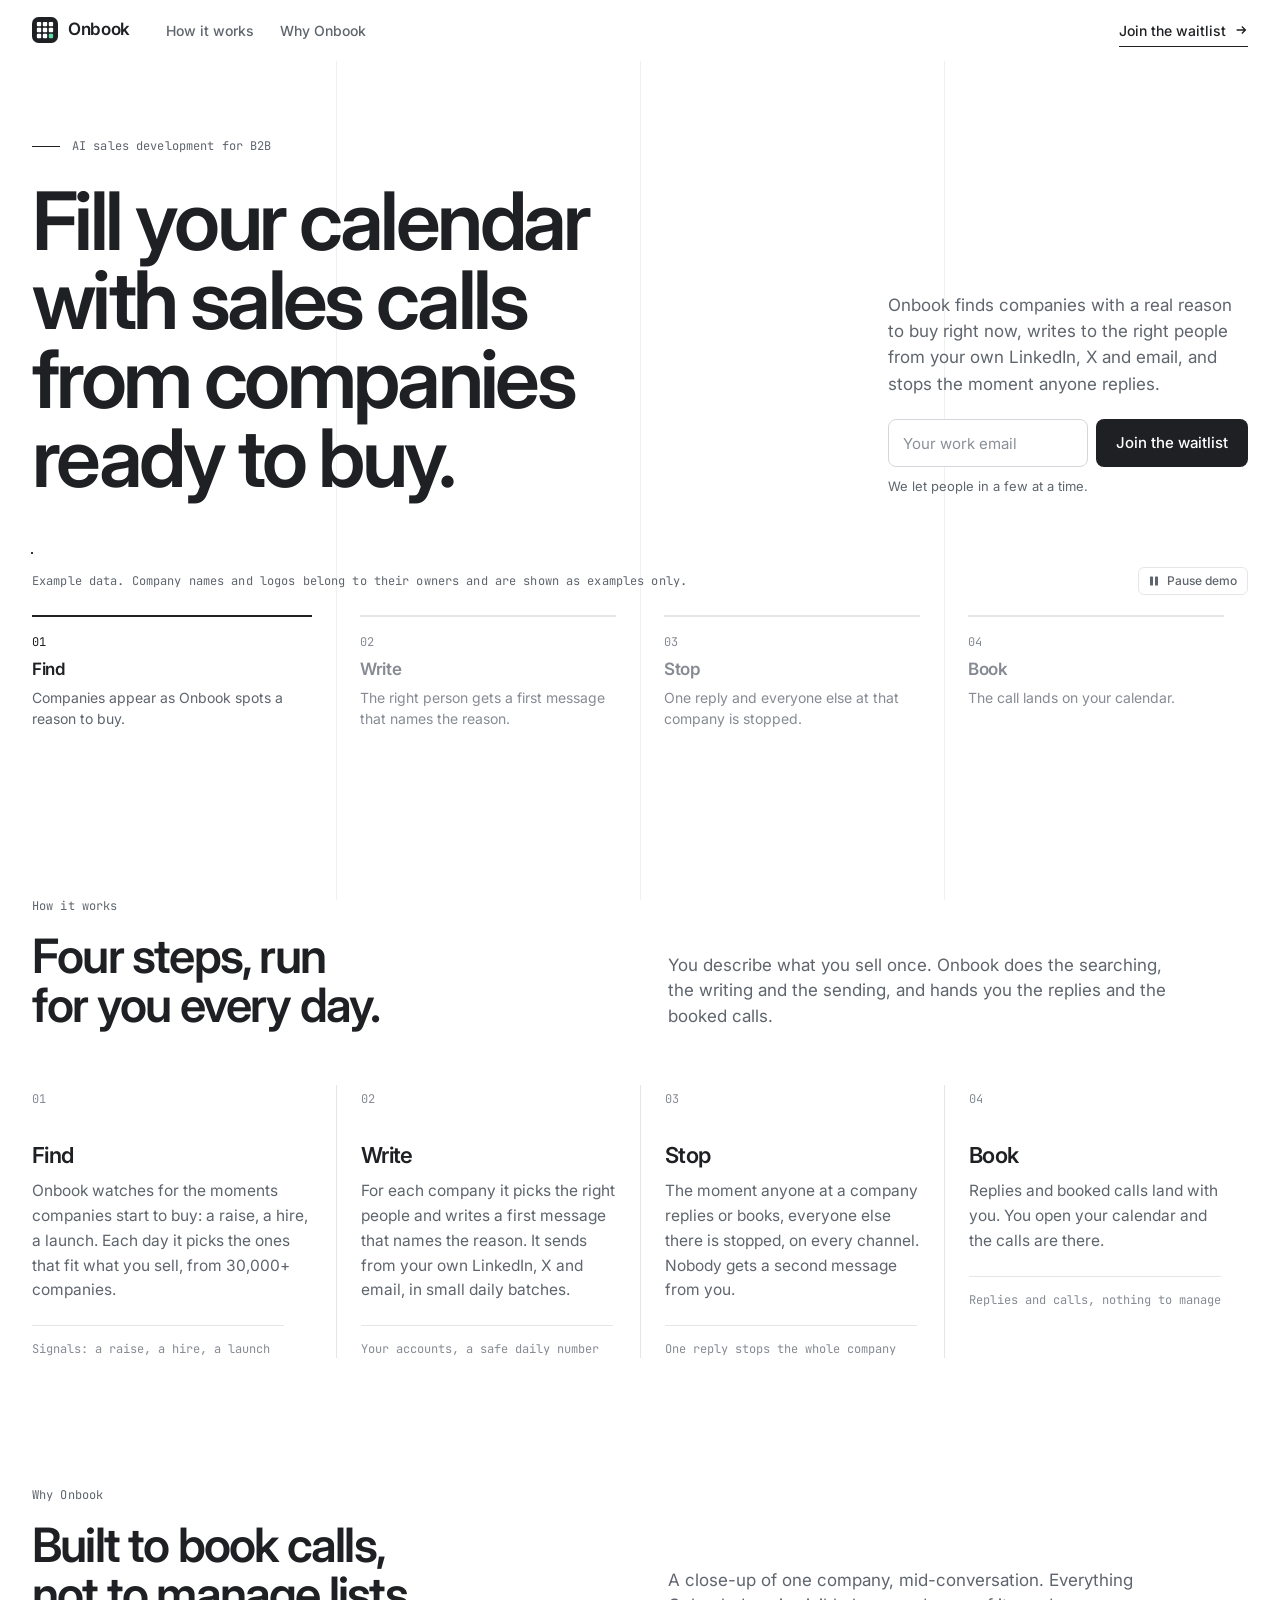
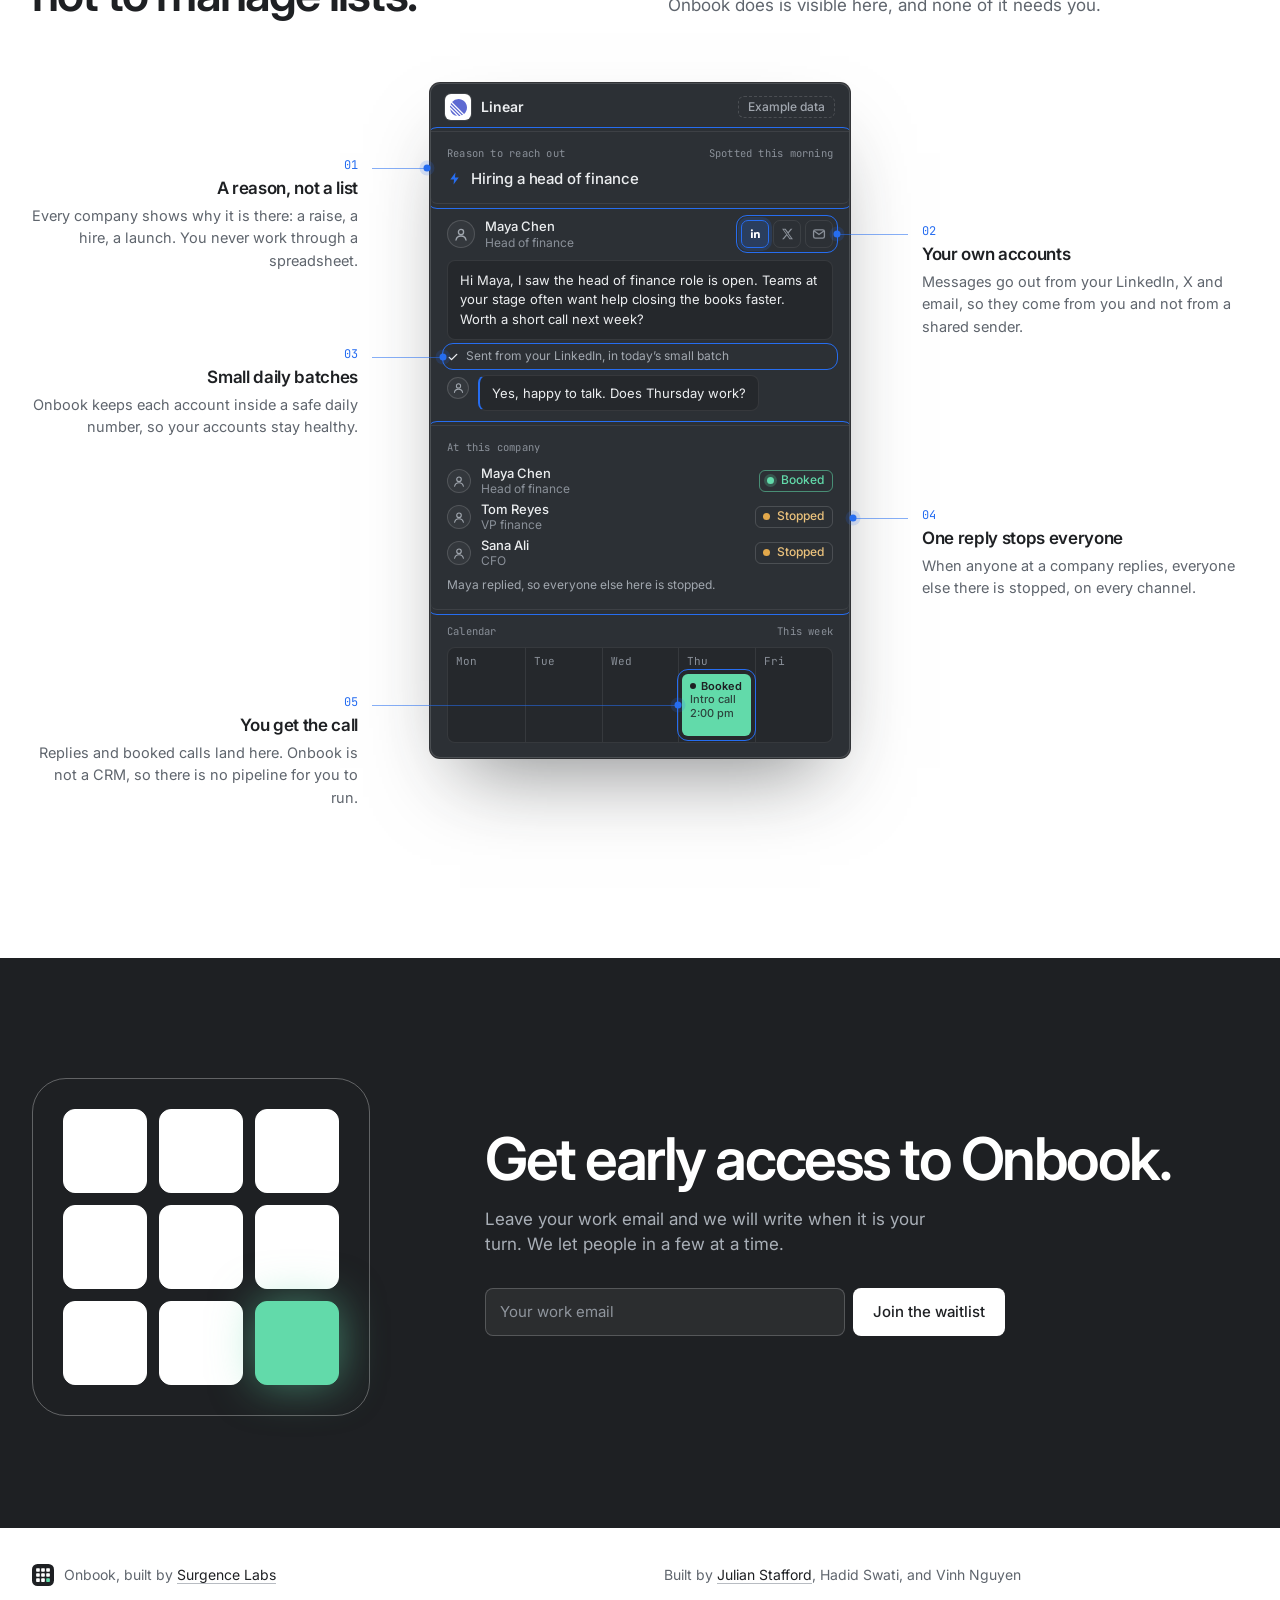
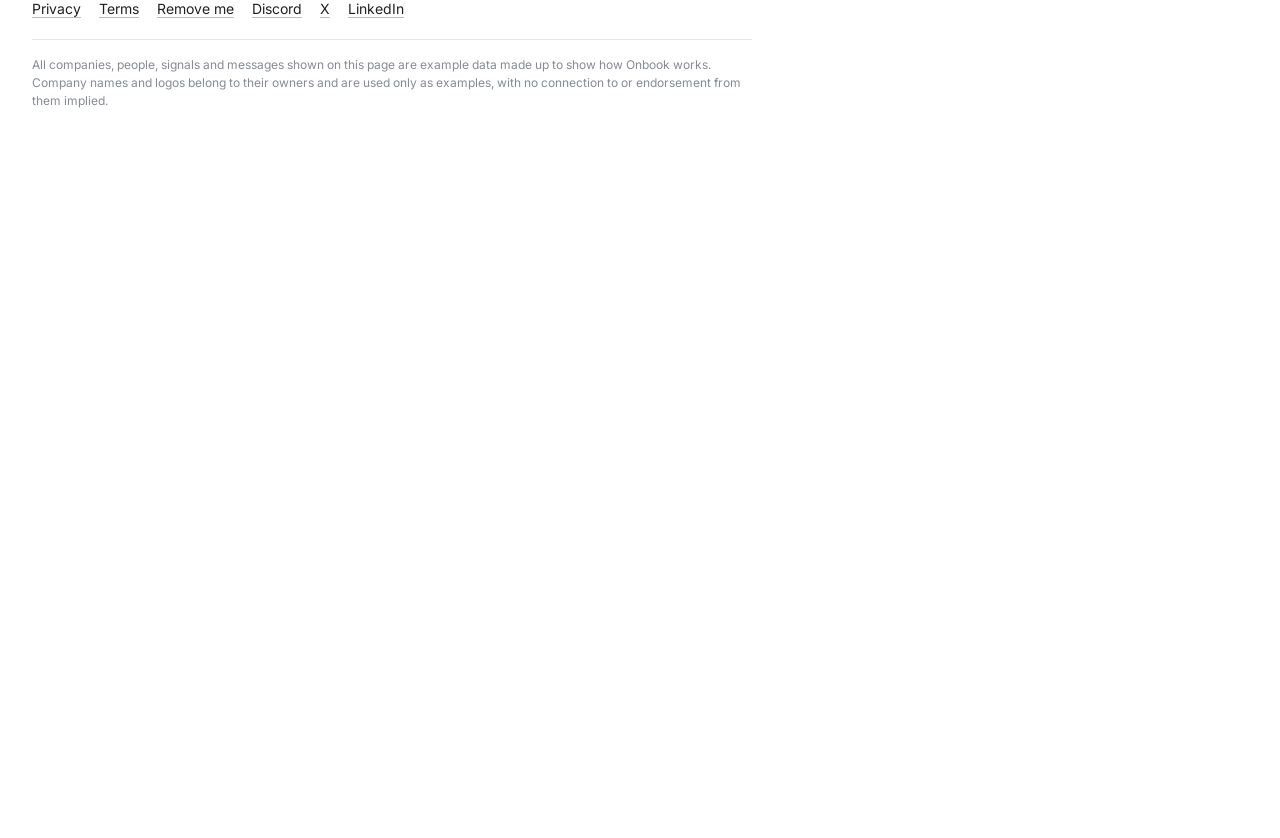
==== commit 37b9fe9b: "Waitlist homepage rebuilt on the Product mockup; old app moved to app.html Co-Authored-By: Claude So" ====
--- a/index.html
+++ b/index.html
@@ -1,45 +1,782 @@
-<!doctype html><html lang="en"><head>
-<meta name="msvalidate.01" content="462027C423057E2F2347CBEED3F9E186" /><meta charset="utf-8"><meta name="viewport" content="width=device-width, initial-scale=1"><title>Onbook AI: AI outreach that books you sales meetings</title>
-<link rel="icon" href="favicon.ico" sizes="any">
-<link rel="icon" type="image/svg+xml" href="favicon.svg">
-<link rel="icon" type="image/png" sizes="48x48" href="favicon-48.png">
-<link rel="icon" type="image/png" sizes="192x192" href="icon-192.png">
-<link rel="apple-touch-icon" href="apple-touch-icon.png">
-<link rel="canonical" href="https://onbook.ai/">
-<meta name="theme-color" content="#F5F6F7">
-<script type="application/ld+json">{"@context":"https://schema.org","@graph":[{"@type":"WebSite","@id":"https://onbook.ai/#website","name":"Onbook AI","alternateName":["Onbook","On Book","onbook.ai"],"url":"https://onbook.ai/"},{"@type":"Organization","@id":"https://onbook.ai/#organization","name":"Onbook AI","alternateName":"Onbook","url":"https://onbook.ai/","logo":"https://onbook.ai/icon-192.png","description":"AI outreach that books you sales meetings, from your own LinkedIn, X and email.","sameAs":["https://www.linkedin.com/company/143996849","https://x.com/onbookai","https://t.me/onbookai","https://discord.gg/xK8ZRfzJMa"]},{"@type":"SoftwareApplication","name":"Onbook AI","applicationCategory":"BusinessApplication","operatingSystem":"Web","url":"https://onbook.ai/","description":"Onbook finds companies with a reason to hear from you and writes to the right people from your own LinkedIn, X and email, a few each weekday. It stops the moment anyone there replies.","publisher":{"@id":"https://onbook.ai/#organization"}}]}</script>
-<meta name="description" content="Onbook finds companies with a reason to hear from you and writes to the right people from your own LinkedIn, X and email, a few each weekday. Join the waitlist.">
-<!-- Link previews (brand book: design/brand/og/og-image.png, served from onbook.ai in production) -->
-<meta property="og:type" content="website">
-<meta property="og:site_name" content="Onbook AI">
-<meta property="og:url" content="https://onbook.ai/">
-<meta property="og:title" content="Onbook AI: AI outreach that books you sales meetings">
-<meta property="og:description" content="Onbook finds companies with a reason to hear from you and writes to the right people from your own LinkedIn, X and email, a few each weekday. Join the waitlist.">
-<meta property="og:image" content="https://onbook.ai/og-image.png">
-<meta property="og:image:width" content="1200">
-<meta property="og:image:height" content="630">
-<meta property="og:image:alt" content="The Onbook logo and the headline: AI outreach that books you sales meetings.">
-<meta name="twitter:card" content="summary_large_image">
-<meta name="twitter:title" content="Onbook AI: AI outreach that books you sales meetings">
-<meta name="twitter:description" content="Onbook finds companies with a reason to hear from you and writes to the right people from your own LinkedIn, X and email, a few each weekday. Join the waitlist.">
-<meta name="twitter:image" content="https://onbook.ai/og-image.png">
+<!doctype html>
+<html lang="en">
+<head>
+<meta name="msvalidate.01" content="462027C423057E2F2347CBEED3F9E186" />
+<meta charset="utf-8">
+<meta name="viewport" content="width=device-width, initial-scale=1">
+<link rel="icon" href="favicon.ico" sizes="any"><link rel="icon" type="image/svg+xml" href="favicon.svg"><link rel="icon" type="image/png" sizes="48x48" href="favicon-48.png"><link rel="icon" type="image/png" sizes="192x192" href="icon-192.png"><link rel="apple-touch-icon" href="apple-touch-icon.png"><link rel="canonical" href="https://onbook.ai/"><meta name="theme-color" content="#ffffff">
+<title>Onbook | Fill your calendar with sales calls from companies ready to buy</title>
+<meta name="description" content="Onbook finds companies with a real reason to buy right now, writes to the right people from your own LinkedIn, X and email, and stops the moment anyone replies. Join the waitlist.">
+<meta property="og:type" content="website"><meta property="og:site_name" content="Onbook AI"><meta property="og:url" content="https://onbook.ai/"><meta property="og:title" content="Onbook AI: Fill your calendar with sales calls from companies ready to buy"><meta property="og:description" content="Onbook finds companies with a real reason to buy right now, writes to the right people from your own LinkedIn, X and email, and stops the moment anyone replies. Join the waitlist."><meta property="og:image" content="https://onbook.ai/og-image.png"><meta property="og:image:width" content="1200"><meta property="og:image:height" content="630"><meta name="twitter:card" content="summary_large_image"><meta name="twitter:image" content="https://onbook.ai/og-image.png">
+<script type="application/ld+json">{"@context":"https://schema.org","@graph":[{"@type":"WebSite","@id":"https://onbook.ai/#website","name":"Onbook AI","alternateName":["Onbook","On Book","onbook.ai"],"url":"https://onbook.ai/"},{"@type":"Organization","@id":"https://onbook.ai/#organization","name":"Onbook AI","alternateName":"Onbook","url":"https://onbook.ai/","logo":"https://onbook.ai/icon-192.png","description":"Onbook fills your calendar with sales calls from companies ready to buy, writing from your own LinkedIn, X and email.","sameAs":["https://www.linkedin.com/company/143996849","https://x.com/onbookai","https://t.me/onbookai","https://discord.gg/xK8ZRfzJMa"]},{"@type":"SoftwareApplication","name":"Onbook AI","applicationCategory":"BusinessApplication","operatingSystem":"Web","url":"https://onbook.ai/","description":"Onbook finds companies with a reason to hear from you and writes to the right people from your own LinkedIn, X and email, a few each weekday. It stops the moment anyone there replies.","publisher":{"@id":"https://onbook.ai/#organization"}}]}</script>
+<script>if(/^#(pricing|remove-me|legal)/.test(location.hash))location.replace("app.html"+location.hash);try{if(!localStorage.getItem("ob_first")){var q=new URLSearchParams(location.search),o={};["ref","utm_source","utm_medium","utm_campaign","utm_content"].forEach(function(k){if(q.get(k))o[k]=q.get(k).slice(0,80)});o.referrer=(document.referrer||"").slice(0,200);o.landing=location.pathname+location.hash.slice(0,60);localStorage.setItem("ob_first",JSON.stringify(o))}}catch(e){}</script>
+<script src="config.js"></script>
 <link rel="preconnect" href="https://fonts.googleapis.com">
 <link rel="preconnect" href="https://fonts.gstatic.com" crossorigin>
-<link rel="stylesheet" href="https://fonts.googleapis.com/css2?family=Inter:opsz,wght@14..32,400..700&display=swap">
-<link rel="stylesheet" href="css/tokens.css">
-<link rel="stylesheet" href="css/app.css">
-<link rel="stylesheet" href="css/site.css">
-
-<div id="app"></div>
-<div id="overlay"></div>
-<div class="toasts" id="toasts" aria-live="polite"></div>
-
-<script>/* First-touch source for the waitlist: where the visit came from, kept in this browser only. */
-try{if(!localStorage.getItem('ob_first')){var q=new URLSearchParams(location.search),o={};['ref','utm_source','utm_medium','utm_campaign','utm_content'].forEach(function(k){if(q.get(k))o[k]=q.get(k).slice(0,80)});o.referrer=(document.referrer||'').slice(0,200);o.landing=location.pathname+location.hash.slice(0,60);localStorage.setItem('ob_first',JSON.stringify(o))}}catch(e){}</script>
-<script src="config.js"></script>
-<script src="js/core.js"></script>
-<script src="js/data.js"></script>
-<script src="js/shells.js"></script>
-<script src="js/screens/site.js"></script>
-<script src="js/app.js"></script>
+<link href="https://fonts.googleapis.com/css2?family=Inter:wght@400;500;600&family=JetBrains+Mono:wght@400;500&display=swap" rel="stylesheet">
+<style>
+:root{
+  --ink:#1E2023; --ink2:#25282C; --ink3:#2C3035; --ink4:#34383D;
+  --line:rgba(255,255,255,.08); --line2:rgba(255,255,255,.15);
+  --t1:#ECEEF0; --t2:#A1A7AF; --t3:#8A9099;
+  --cobalt:#266DF0; --mint:#62DAAA; --amber:#E2A84B;
+  --bg:#fff; --bg2:#F5F6F7; --hair:#E4E6E8; --guide:#EFF0F2;
+  --tx:#1E2023; --mut:#5F656D; --mut2:#868B93;
+  --ease:cubic-bezier(.22,.8,.22,1);
+  --mono:'JetBrains Mono',ui-monospace,SFMono-Regular,Menlo,monospace;
+}
+*{box-sizing:border-box;margin:0}
+html{scroll-behavior:smooth;-webkit-text-size-adjust:100%}
+body{font-family:Inter,system-ui,-apple-system,'Segoe UI',sans-serif;font-weight:400;color:var(--tx);background:var(--bg);line-height:1.5;-webkit-font-smoothing:antialiased;overflow-x:hidden}
+img{display:block}
+a{color:inherit}
+button,input{font:inherit;color:inherit}
+:focus-visible{outline:2px solid var(--cobalt);outline-offset:3px;border-radius:4px}
+.sr{position:absolute;width:1px;height:1px;overflow:hidden;clip:rect(0 0 0 0);white-space:nowrap}
+.skip{position:absolute;left:12px;top:-60px;background:var(--ink);color:#fff;padding:10px 14px;border-radius:8px;z-index:99;text-decoration:none;font-size:14px}
+.skip:focus{top:12px}
+.wrap{width:min(1320px,100% - 64px);margin-inline:auto}
+.mono{font-family:var(--mono);font-size:12px;letter-spacing:.01em;color:var(--mut)}
+
+/* guides: quiet column lines that the timeline and the how-it-works columns sit on */
+.guides{position:fixed;inset:0;pointer-events:none;z-index:0}
+.guides i{position:absolute;top:0;bottom:0;width:1px;background:var(--guide)}
+.guides div{position:relative;width:min(1320px,100% - 64px);height:100%;margin-inline:auto}
+.guides i:nth-child(1){left:25%}.guides i:nth-child(2){left:50%}.guides i:nth-child(3){left:75%}
+main,header,footer{position:relative;z-index:1}
+
+/* nav */
+.nav{position:sticky;top:0;z-index:20;background:rgba(255,255,255,.86);backdrop-filter:saturate(1.4) blur(14px);-webkit-backdrop-filter:saturate(1.4) blur(14px);border-bottom:1px solid transparent;transition:border-color .3s}
+.nav.sc{border-color:var(--hair)}
+.nav .wrap{height:60px;display:flex;align-items:center;gap:36px}
+.brand{display:flex;align-items:center;gap:10px;font-weight:600;font-size:17px;letter-spacing:-.02em;text-decoration:none}
+.nav nav{display:flex;gap:26px}
+.nav nav a{font-size:14px;font-weight:500;color:var(--mut);text-decoration:none;transition:color .2s}
+.nav nav a:hover{color:var(--tx)}
+.sp{flex:1}
+.tlink{font-size:14px;font-weight:500;text-decoration:none;display:inline-flex;align-items:center;gap:8px;padding:6px 0;background:linear-gradient(currentColor,currentColor) 0 100%/100% 1px no-repeat;transition:background-size .3s var(--ease)}
+.tlink svg{width:14px;height:14px;transition:transform .3s var(--ease)}
+.tlink:hover svg{transform:translateX(3px)}
+
+/* hero */
+.hero{padding:76px 0 40px}
+.eyebrow{display:flex;align-items:center;gap:12px;margin-bottom:26px}
+.eyebrow::before{content:"";width:28px;height:1px;background:var(--tx)}
+.hgrid{display:grid;grid-template-columns:minmax(0,1fr) 360px;gap:56px;align-items:end}
+h1{font-weight:600;font-size:clamp(40px,6.3vw,86px);line-height:.98;letter-spacing:-.045em;text-wrap:balance;max-width:13.5em}
+.lede{font-size:17px;line-height:1.55;color:var(--mut);margin-bottom:22px}
+.form{display:flex;gap:8px}
+.form input{flex:1;min-width:0;height:48px;padding:0 14px;border:1px solid #D3D6DA;border-radius:8px;background:#fff;font-size:15px;transition:border-color .2s,box-shadow .2s}
+.form input::placeholder{color:#8A9099}
+.form input:hover{border-color:#B5BAC0}
+.form input:focus{outline:none;border-color:var(--cobalt);box-shadow:0 0 0 3px rgba(38,109,240,.18)}
+.btn{height:48px;padding:0 20px;border:0;border-radius:8px;background:var(--ink);color:#fff;font-weight:500;font-size:15px;cursor:pointer;white-space:nowrap;transition:transform .2s var(--ease),background .2s,box-shadow .2s}
+.btn:hover{background:#000;transform:translateY(-1px);box-shadow:0 6px 18px rgba(30,32,35,.22)}
+.btn:active{transform:none}
+.fb{font-size:13px;color:var(--mut);margin-top:10px;min-height:20px}
+.fb.err{color:#B3261E}
+
+/* stage */
+.stagewrap{margin-top:56px}
+.stage{position:relative;background:var(--ink);border-radius:14px;overflow:hidden;aspect-ratio:1280/720;box-shadow:0 0 0 1px rgba(30,32,35,.9),0 40px 80px -30px rgba(30,32,35,.5),0 20px 40px -20px rgba(30,32,35,.35);pointer-events:none;user-select:none;-webkit-user-select:none}
+.world{position:absolute;left:0;top:0;width:1280px;height:720px;transform-origin:0 0;overflow:hidden;font-size:13px;color:var(--t1);line-height:1.4}
+.cam{position:absolute;inset:0;transform-origin:0 0;transition:transform 1.5s cubic-bezier(.6,0,.2,1);will-change:transform}
+.instant *:not(.cam){transition:none!important;animation:none!important}
+.app{position:absolute;inset:0;display:grid;grid-template-columns:208px 1fr;background:var(--ink)}
+
+.sb{padding:12px 10px;display:flex;flex-direction:column;gap:2px;min-height:0}
+.ws{display:flex;align-items:center;gap:10px;height:36px;padding:0 8px;margin-bottom:10px;font-weight:500;color:var(--t1)}
+.ws i{width:22px;height:22px;border:1px dashed #5B616A;border-radius:6px}
+.ws svg{margin-left:auto;width:12px;height:12px;color:var(--t3)}
+.ni{display:flex;align-items:center;gap:10px;height:32px;padding:0 8px;border-radius:7px;color:var(--t2);font-weight:500;position:relative}
+.ni svg{width:16px;height:16px;flex:none}
+.ni.on{background:rgba(255,255,255,.07);color:var(--t1)}
+.ni .bd{margin-left:auto;width:7px;height:7px;border-radius:50%;background:var(--cobalt);transform:scale(0);transition:transform .4s var(--ease)}
+.s-inbox .ni .bd{transform:scale(1)}
+.sb .gap{flex:1}
+.snd{border-top:1px solid var(--line);padding:12px 8px 4px}
+.snd .lb{margin-bottom:8px}
+.snd div.r{display:flex;align-items:center;gap:8px;height:24px;color:var(--t2);font-size:12px}
+.snd div.r svg{width:13px;height:13px;color:var(--t1)}
+.snd div.r i{margin-left:auto;width:6px;height:6px;border-radius:50%;background:#7C838C}
+.lb{font-family:var(--mono);font-size:10.5px;letter-spacing:.02em;color:var(--t3)}
+
+.main{margin:8px 8px 8px 0;background:var(--ink2);border:1px solid var(--line);border-radius:10px;display:flex;flex-direction:column;min-width:0;overflow:hidden;transition:margin-right .7s var(--ease)}
+.s-panel .main{margin-right:416px}
+.tb{height:48px;flex:none;display:flex;align-items:center;gap:10px;padding:0 14px;border-bottom:1px solid var(--line)}
+.tb b{font-weight:500}
+.tb .crumb{color:var(--t3)}
+.tb .r{margin-left:auto;display:flex;gap:8px;align-items:center}
+.tag{display:inline-flex;align-items:center;gap:6px;height:24px;padding:0 9px;border:1px solid var(--line2);border-radius:6px;font-size:12px;color:var(--t2);font-weight:500;white-space:nowrap}
+.tag.ex{border-style:dashed}
+.tool{height:40px;flex:none;display:flex;align-items:center;gap:4px;padding:0 10px;border-bottom:1px solid var(--line)}
+.vt{height:28px;padding:0 10px;display:flex;align-items:center;border-radius:6px;color:var(--t3);font-weight:500}
+.vt.on{background:rgba(255,255,255,.07);color:var(--t1)}
+.scn{margin-left:auto;display:flex;align-items:center;gap:8px;color:var(--t2);font-size:12px;padding-right:4px}
+.scn i{width:6px;height:6px;border-radius:50%;background:var(--cobalt);animation:pulse 1.8s ease-in-out infinite}
+@keyframes pulse{0%,100%{opacity:1;box-shadow:0 0 0 0 rgba(38,109,240,.5)}50%{opacity:.6;box-shadow:0 0 0 5px rgba(38,109,240,0)}}
+
+.tbl{flex:1;min-height:0;overflow:hidden}
+.row{position:relative;display:grid;grid-template-columns:36px minmax(0,1.1fr) minmax(0,1.25fr) 84px 128px;height:40px;border-bottom:1px solid var(--line);align-items:stretch;transition:background .4s,opacity .45s var(--ease),transform .55s var(--ease),box-shadow .4s}
+.row>span{display:flex;align-items:center;padding:0 12px;border-right:1px solid var(--line);min-width:0;white-space:nowrap}
+.row>span:last-of-type{border-right:0}
+.row.th{height:36px;color:var(--t3);font-size:12px;font-weight:500;opacity:1;transform:none}
+.row:not(.th){opacity:0;transform:translateY(8px)}
+.row.in{opacity:1;transform:none}
+.row.sel{background:rgba(38,109,240,.12);box-shadow:inset 0 0 0 1px var(--cobalt);z-index:1}
+.ck{width:14px;height:14px;border:1px solid #5B616A;border-radius:4px;display:block}
+.row.sel .ck{background:var(--cobalt);border-color:var(--cobalt);box-shadow:inset 0 0 0 2px var(--ink2)}
+.c1{gap:10px}
+.lt{width:24px;height:24px;border-radius:6px;background:#fff;display:grid;place-items:center;flex:none;box-shadow:0 0 0 1px rgba(255,255,255,.1)}
+.lt img{width:15px;height:15px;object-fit:contain}
+.nm{font-weight:500;overflow:hidden;text-overflow:ellipsis;display:flex;flex-direction:column;min-width:0}
+.sub{display:none;font-weight:400;font-size:12px;color:var(--t3);overflow:hidden;text-overflow:ellipsis}
+.c2{gap:8px;color:var(--t2);overflow:hidden}
+.c2 svg{width:13px;height:13px;flex:none;color:var(--t3)}
+.c2 span{overflow:hidden;text-overflow:ellipsis}
+.c3{color:var(--t2)}
+.sw{position:absolute!important;inset:0;padding:0!important;border:0!important;overflow:hidden;pointer-events:none}
+.sw::before{content:"";position:absolute;top:0;bottom:0;left:-35%;width:35%;background:linear-gradient(90deg,transparent,rgba(120,165,255,.28) 55%,rgba(120,165,255,.5) 98%,transparent);opacity:0}
+.row.in .sw::before{animation:sweep 1.25s var(--ease) both}
+@keyframes sweep{0%{left:-35%;opacity:1}85%{opacity:1}100%{left:105%;opacity:0}}
+
+.chip{display:inline-flex;align-items:center;gap:7px;height:22px;padding:0 8px 0 7px;border:1px solid var(--line2);border-radius:6px;font-size:12px;font-weight:500;color:var(--t1);white-space:nowrap}
+.chip .d{width:7px;height:7px;border-radius:50%;flex:none}
+.d-g{background:#7C838C}
+.d-h{border:1.5px solid #8A9099}
+.d-w{background:#E6E9EC}
+.d-c{background:var(--cobalt);box-shadow:0 0 0 3px rgba(38,109,240,.25)}
+.d-a{background:var(--amber)}
+.d-m{background:var(--mint);box-shadow:0 0 0 3px rgba(98,218,170,.22)}
+.c-c{border-color:rgba(38,109,240,.6)}
+.c-a{color:#EBC27C}
+.c-m{border-color:rgba(98,218,170,.55);color:var(--mint)}
+
+/* side panel */
+.pn{background:var(--ink3);border:1px solid var(--line2);border-radius:10px;display:flex;flex-direction:column;overflow:hidden;color:var(--t1);font-size:13px;line-height:1.4}
+.panel{z-index:5;position:absolute;top:8px;right:8px;bottom:8px;width:400px;box-shadow:-24px 0 60px -20px rgba(0,0,0,.55);transform:translateX(calc(100% + 24px));transition:transform .8s var(--ease)}
+.s-panel .panel{transform:none}
+.ph{height:48px;flex:none;display:flex;align-items:center;gap:10px;padding:0 14px;border-bottom:1px solid var(--line)}
+.ph .lt{width:26px;height:26px}.ph .lt img{width:17px;height:17px}
+.ph b{font-weight:600;font-size:14px}
+.ph .tag{margin-left:auto;height:22px}
+.blk{padding:14px 16px;border-bottom:1px solid var(--line)}
+.blk:last-child{border-bottom:0}
+.blk .lb{margin-bottom:8px;display:flex;justify-content:space-between}
+.sig{display:flex;align-items:center;gap:9px;font-size:15px;font-weight:500;letter-spacing:-.01em}
+.sig svg{width:15px;height:15px;color:var(--cobalt)}
+.who{display:flex;align-items:center;gap:10px;margin-bottom:10px}
+.av{width:28px;height:28px;border-radius:50%;background:var(--ink4);display:grid;place-items:center;color:var(--t2);flex:none;box-shadow:inset 0 0 0 1px var(--line2)}
+.av svg{width:16px;height:16px}
+.who b,.pr b{font-weight:500;display:block;line-height:1.25}
+.who em,.pr em{font-style:normal;color:var(--t3);font-size:12px;display:block;line-height:1.25}
+.chs{margin-left:auto;display:flex;gap:4px}
+.chs span{width:28px;height:28px;border-radius:7px;border:1px solid var(--line);display:grid;place-items:center;color:var(--t3);transition:all .4s var(--ease)}
+.chs svg{width:14px;height:14px}
+.p-li .chs span.li{border-color:var(--cobalt);color:#fff;background:rgba(38,109,240,.22);box-shadow:0 0 0 3px rgba(38,109,240,.18)}
+.msg{background:var(--ink2);border:1px solid var(--line);border-radius:8px;padding:10px 12px;font-size:13px;line-height:1.5;color:var(--t1)}
+.msg .rest{visibility:hidden}
+.caret{display:inline-block;width:1.5px;height:14px;background:var(--cobalt);vertical-align:-2px;margin-left:1px;animation:blink 1s steps(1) infinite}
+@keyframes blink{50%{opacity:0}}
+.sent{display:flex;align-items:center;gap:7px;color:var(--t2);font-size:12px;margin-top:8px;opacity:0;transform:translateY(3px);transition:all .5s var(--ease)}
+.sent svg{width:12px;height:12px;color:var(--t1)}
+.p-sent .sent{opacity:1;transform:none}
+.rep{display:flex;gap:9px;margin-top:10px;opacity:0;transform:translateY(8px);transition:all .6s var(--ease)}
+.p-reply .rep{opacity:1;transform:none}
+.av.avs{width:22px;height:22px;margin-top:2px}.av.avs svg{width:13px;height:13px}
+.bub{background:var(--ink2);border:1px solid var(--line);border-left:2px solid var(--cobalt);border-radius:8px;padding:8px 12px;color:var(--t1)}
+.pr{display:flex;align-items:center;gap:10px;height:36px}
+.pr .av{width:24px;height:24px}.pr .av svg{width:14px;height:14px}
+.pr .chip{margin-left:auto}
+.stn{font-size:12px;color:var(--t2);margin-top:6px;height:18px;opacity:0;transition:opacity .5s}
+.p-stop .stn{opacity:1}
+.wk{position:relative;height:96px;display:grid;grid-template-columns:repeat(5,1fr);border:1px solid var(--line);border-radius:8px;overflow:hidden;background:var(--ink2)}
+.wk div{border-left:1px solid var(--line);padding:6px 0 0 8px;font-size:11px;color:var(--t3);font-family:var(--mono)}
+.wk div:first-child{border-left:0}
+.ev{position:absolute;left:calc(60% + 4px);width:calc(20% - 8px);top:26px;height:62px;border-radius:6px;background:var(--mint);color:var(--ink);padding:6px 8px;line-height:1.25;opacity:0;transform:scale(.8);transform-origin:50% 0;transition:opacity .35s,transform .6s cubic-bezier(.2,1.3,.4,1)}
+.ev b{display:flex;align-items:center;gap:5px;font-size:11px;font-weight:600}
+.ev b i{width:6px;height:6px;border-radius:50%;background:var(--ink)}
+.ev span{display:block;font-size:11px;font-weight:500;opacity:.8}
+.p-book .ev{opacity:1;transform:none;animation:land 1.3s .2s ease-out both}
+@keyframes land{0%{box-shadow:0 0 0 0 rgba(98,218,170,.7)}100%{box-shadow:0 0 0 16px rgba(98,218,170,0)}}
+
+/* compact world (phones) */
+.world.compact .app{grid-template-columns:1fr}
+.world.compact .sb{display:none}
+.world.compact .main{margin:8px}
+.world.compact.w-panel .main{margin-right:8px}
+.world.compact .row{grid-template-columns:minmax(0,1fr) 128px;height:50px}
+.world.compact .row.th{height:32px}
+.world.compact .c0,.world.compact .c2,.world.compact .c3{display:none}
+.world.compact .sub{display:block}
+.world.compact .row:nth-child(n+13){display:none}
+.world.compact .nm{font-size:14px;line-height:1.3}
+.world.compact .crumb,.world.compact .tag.ap{display:none}
+.world.compact .panel{top:52px;left:8px;right:8px;bottom:8px;width:auto;transform:translateY(calc(100% + 60px))}
+.world.compact.w-panel .panel{transform:none}
+.world.compact .scn{display:none}
+
+/* stage footer, timeline */
+.sfoot{display:flex;align-items:center;gap:16px;margin-top:14px;font-size:13px;color:var(--mut)}
+.sfoot .mono{flex:1}
+.pp{display:inline-flex;align-items:center;gap:8px;height:28px;padding:0 10px;border:1px solid var(--hair);background:#fff;border-radius:6px;font-size:12px;font-weight:500;cursor:pointer;color:var(--mut);transition:border-color .2s,color .2s}
+.pp:hover{border-color:#C2C6CB;color:var(--tx)}
+.pp svg{width:10px;height:10px}
+.tl{display:grid;grid-template-columns:repeat(4,1fr);margin-top:20px}
+.tab{align-self:start;background:none;border:0;text-align:left;cursor:pointer;padding:0 24px 0 0;position:relative;display:block}
+.tab+.tab{padding-left:24px}
+.trk{display:block;height:2px;background:var(--hair);margin-bottom:16px;position:relative;overflow:hidden}
+.trk i{position:absolute;left:0;top:0;bottom:0;width:0;background:var(--tx)}
+.tab.done .trk i{width:100%}
+.tab.on .trk i{animation:fill var(--dur,5s) linear forwards}
+.paused .tab.on .trk i{animation-play-state:paused}
+@keyframes fill{from{width:0}to{width:100%}}
+.tab .num{font-family:var(--mono);font-size:12px;color:var(--mut2);display:block;margin-bottom:6px;transition:color .2s}
+.tab b{display:block;font-weight:600;font-size:17px;letter-spacing:-.02em;color:var(--mut2);transition:color .25s}
+.tab .cp{display:block;font-size:14px;color:var(--mut2);margin-top:4px;max-width:25em;transition:color .25s}
+.tab:hover b,.tab.on b,.tab.done b{color:var(--tx)}
+.tab.on .cp,.tab:hover .cp{color:var(--mut)}
+.tab.on .num{color:var(--tx)}
+.capLive{display:none;font-size:14px;color:var(--mut);margin-top:14px;min-height:42px}
+
+/* sections */
+section{position:relative}
+.sec{padding:128px 0 0}
+.sh{display:grid;grid-template-columns:minmax(0,1fr) minmax(0,1fr);gap:56px;align-items:end;margin-bottom:56px}
+h2{font-weight:600;font-size:clamp(30px,3.7vw,50px);line-height:1.04;letter-spacing:-.038em;text-wrap:balance}
+.sh .mono{margin-bottom:16px;display:block}
+.sh p{color:var(--mut);font-size:17px;max-width:30em}
+.cols{display:grid;grid-template-columns:repeat(4,1fr)}
+.col{padding:0 24px 0 24px;border-left:1px solid var(--hair);position:relative}
+.col:first-child{padding-left:0;border-left:0}
+.col::before{content:"";position:absolute;left:-1px;top:-1px;width:calc(100% - 24px);height:2px;background:transparent}
+.col .num{font-family:var(--mono);font-size:12px;color:var(--mut2)}
+.col h3{font-size:22px;font-weight:600;letter-spacing:-.03em;margin:34px 0 12px;line-height:1.1}
+.col p{color:var(--mut);font-size:15.5px;line-height:1.6;max-width:21em}
+.col .fine{margin-top:22px;padding-top:14px;border-top:1px solid var(--hair);font-family:var(--mono);font-size:12px;color:var(--mut2);max-width:21em}
+.col{opacity:0;transform:translateY(14px);transition:opacity .8s var(--ease),transform .8s var(--ease)}
+.col.in{opacity:1;transform:none}
+.col:nth-child(2){transition-delay:.08s}.col:nth-child(3){transition-delay:.16s}.col:nth-child(4){transition-delay:.24s}
+
+/* annotated close-up */
+.fig{position:relative;padding:8px 0 0;margin-top:8px}
+.closeup{width:420px;max-width:100%;margin-inline:auto;position:relative}
+.closeup .pn{box-shadow:0 40px 80px -30px rgba(30,32,35,.55),0 0 0 1px rgba(30,32,35,.9);font-size:13px}
+.closeup .pn,.closeup .pn *{pointer-events:none}
+.closeup .msg{min-height:0}
+.note{position:absolute;width:calc((100% - 420px)/2 - 72px);max-width:340px}
+.note[data-side=L]{left:0;text-align:right}
+.note[data-side=R]{right:0}
+.note .num{font-family:var(--mono);font-size:12px;color:var(--cobalt);display:block;margin-bottom:4px}
+.note b{display:block;font-size:17px;font-weight:600;letter-spacing:-.02em;line-height:1.25}
+.note p{font-size:14.5px;color:var(--mut);margin-top:6px;line-height:1.55}
+.ln{position:absolute;height:1px;background:var(--cobalt);opacity:.55;transition:opacity .2s}
+.dt{position:absolute;width:7px;height:7px;border-radius:50%;background:var(--cobalt);transform:translate(-50%,-50%);box-shadow:0 0 0 4px rgba(38,109,240,.16)}
+.ann .tgt{outline:1px solid var(--cobalt);outline-offset:4px;border-radius:6px}
+.hl.ln{opacity:1}
+.note{transition:opacity .2s}
+.fig.ann:has(.hl) .note:not(.hl){opacity:.55}
+.fig:not(.ann) .note{position:static;width:auto;max-width:none;text-align:left;margin-top:28px}
+.fig:not(.ann) .ln,.fig:not(.ann) .dt{display:none}
+
+/* closing band */
+.close{margin-top:140px;background:var(--ink);color:#fff;padding:120px 0 112px;position:relative;z-index:1;overflow:hidden}
+.cgrid{display:grid;grid-template-columns:auto minmax(0,1fr);gap:clamp(48px,9vw,140px);align-items:center}
+.lf{display:grid;grid-template-columns:repeat(3,auto);gap:12px;padding:30px;border:1px solid var(--line2);border-radius:34px;width:max-content;transition:border-color 1s,box-shadow 1.2s}
+.lf i{display:block;width:clamp(48px,7vw,84px);aspect-ratio:1;border-radius:12px;border:1px solid var(--line2);background:transparent;transition:background .5s,border-color .5s,box-shadow .9s;transition-delay:calc(var(--i)*120ms)}
+.lf.filled{border-color:rgba(255,255,255,.3)}
+.lf.filled i{background:#fff;border-color:#fff}
+.lf.filled i:last-child{background:var(--mint);border-color:var(--mint);box-shadow:0 0 44px rgba(98,218,170,.5)}
+.close h2{color:#fff;font-size:clamp(32px,4.6vw,64px);letter-spacing:-.042em;margin-bottom:18px}
+.close p.l{color:#A9AFB7;font-size:17px;max-width:28em;margin-bottom:30px}
+.close .form{max-width:520px}
+.close .form input{background:rgba(255,255,255,.06);border-color:rgba(255,255,255,.2);color:#fff}
+.close .form input::placeholder{color:#8F959D}
+.close .form input:hover{border-color:rgba(255,255,255,.4)}
+.close .form input:focus{border-color:var(--cobalt)}
+.close .btn{background:#fff;color:var(--ink)}
+.close .btn:hover{background:#fff;box-shadow:0 8px 24px rgba(255,255,255,.18)}
+.close .fb{color:#A9AFB7}
+.close .fb.err{color:#FF9C94}
+
+footer{padding:36px 0 44px;position:relative;z-index:1;background:#fff}
+.fgrid{display:grid;grid-template-columns:1fr 1fr;gap:12px 48px;font-size:14px;color:var(--mut)}
+.fgrid a{color:var(--tx);text-underline-offset:3px;text-decoration-color:#B8BCC2}
+.fgrid a:hover{text-decoration-color:var(--tx)}
+.fgrid .fb2{display:flex;align-items:center;gap:10px}
+.fgrid .legal{grid-column:1/-1;font-size:12px;color:var(--mut2);border-top:1px solid var(--hair);padding-top:16px;margin-top:8px;max-width:60em}
+
+/* responsive */
+@media (max-width:1100px){
+  .hgrid{grid-template-columns:1fr;gap:32px;align-items:start}
+  .lede{max-width:34em}
+  .form{max-width:480px}
+  .sh{grid-template-columns:1fr;gap:16px}
+}
+@media (max-width:900px){
+  .wrap{width:calc(100% - 32px)}
+  .guides{display:none}
+  .nav nav{display:none}
+  .nav .wrap{height:56px}
+  .hero{padding:44px 0 24px}
+  .eyebrow{margin-bottom:18px}
+  .stagewrap{margin-top:36px}
+  .stage{aspect-ratio:auto;border-radius:12px}
+  .tl{grid-template-columns:repeat(4,1fr)}
+  .tab{padding-right:8px}.tab+.tab{padding-left:8px}
+  .tab .cp{display:none}
+  .tab b{font-size:15px}
+  .capLive{display:block}
+  .sfoot{flex-wrap:wrap;gap:10px}
+  .sec{padding-top:88px}
+  .cols{grid-template-columns:1fr 1fr;row-gap:44px}
+  .col:nth-child(3){padding-left:0;border-left:0}
+  .col h3{margin-top:22px}
+  .col .fine{max-width:none}
+  .close{margin-top:96px;padding:80px 0}
+  .cgrid{grid-template-columns:1fr;gap:44px}
+  .fgrid{grid-template-columns:1fr}
+}
+@media (max-width:520px){
+  .cols{grid-template-columns:1fr}
+  .col,.col:nth-child(3){padding-left:0;border-left:0;border-top:1px solid var(--hair);padding-top:18px}
+  .col:first-child{border-top:0;padding-top:0}
+  .col h3{margin-top:14px}
+  .form{flex-direction:column}
+  .btn{width:100%}
+  .lf{padding:20px;border-radius:26px}
+  .tab b{font-size:14px}
+}
+@media (prefers-reduced-motion:reduce){
+  html{scroll-behavior:auto}
+  *,*::before,*::after{transition:none!important;animation:none!important}
+  .col{opacity:1;transform:none}
+  .sw{display:none}
+}
+</style>
+</head>
+<body>
+<a class="skip" href="#top">Skip to content</a>
+<div class="guides" aria-hidden="true"><div><i></i><i></i><i></i></div></div>
+
+<header class="nav" id="nav">
+  <div class="wrap">
+    <a class="brand" href="#top" aria-label="Onbook home"><svg viewBox="0 0 24 24" width="26" height="26" aria-hidden="true"><rect width="24" height="24" rx="6" fill="#1E2023"/><g fill="#fff"><rect x="4.5" y="4.5" width="4" height="4" rx=".8"/><rect x="10" y="4.5" width="4" height="4" rx=".8"/><rect x="15.5" y="4.5" width="4" height="4" rx=".8"/><rect x="4.5" y="10" width="4" height="4" rx=".8"/><rect x="10" y="10" width="4" height="4" rx=".8"/><rect x="15.5" y="10" width="4" height="4" rx=".8"/><rect x="4.5" y="15.5" width="4" height="4" rx=".8"/><rect x="10" y="15.5" width="4" height="4" rx=".8"/></g><rect x="15.5" y="15.5" width="4" height="4" rx=".8" fill="#62DAAA"/></svg>Onbook</a>
+    <nav aria-label="Main"><a href="#how">How it works</a><a href="#why">Why Onbook</a></nav>
+    <span class="sp"></span>
+    <a class="tlink" href="#join">Join the waitlist <svg viewBox="0 0 16 16" fill="none" stroke="currentColor" stroke-width="1.6" aria-hidden="true"><path d="M3 8h10M9 4l4 4-4 4"/></svg></a>
+  </div>
+</header>
+
+<main id="top">
+<section class="hero">
+  <div class="wrap">
+    <div class="eyebrow mono">AI sales development for B2B</div>
+    <div class="hgrid">
+      <h1>Fill your calendar with sales calls from companies ready to buy.</h1>
+      <div>
+        <p class="lede">Onbook finds companies with a real reason to buy right now, writes to the right people from your own LinkedIn, X and email, and stops the moment anyone replies.</p>
+        <form class="form" data-form novalidate>
+          <input type="email" name="email" placeholder="Your work email" aria-label="Work email" autocomplete="email" required>
+          <button class="btn" type="submit">Join the waitlist</button>
+        </form>
+        <div class="fb" role="status" aria-live="polite">We let people in a few at a time.</div>
+      </div>
+    </div>
+
+    <div class="stagewrap">
+      <div class="stage" id="stage" role="img" aria-label="Animated example of the Onbook app. Companies with a reason to buy appear in a table, one is opened, a first message is written and sent from the user's LinkedIn, the contact replies, everyone else at that company is stopped, and a call is booked in the calendar. All data shown is example data.">
+        <div class="world" id="world" aria-hidden="true">
+          <div class="cam" id="cam">
+            <div class="app">
+              <aside class="sb">
+                <div class="ws"><i></i>Your company<svg viewBox="0 0 12 12" fill="none" stroke="currentColor" stroke-width="1.5"><path d="M3 4.5 6 7.5l3-3"/></svg></div>
+                <div class="ni on"><svg viewBox="0 0 16 16" fill="none" stroke="currentColor" stroke-width="1.3" stroke-linejoin="round"><path d="M2.5 7.5 8 3l5.5 4.5V13a.5.5 0 0 1-.5.5H3a.5.5 0 0 1-.5-.5z"/></svg>Home</div>
+                <div class="ni"><svg viewBox="0 0 16 16" fill="none" stroke="currentColor" stroke-width="1.3" stroke-linejoin="round"><path d="M2.5 9.5 4 3.5h8l1.5 6v3h-11zM2.5 9.5h3.2l.8 1.5h3l.8-1.5h3.2"/></svg>Inbox<span class="bd"></span></div>
+                <div class="ni"><svg viewBox="0 0 16 16" fill="none" stroke="currentColor" stroke-width="1.3" stroke-linejoin="round"><path d="M14 2 7 9M14 2l-4.5 12L7 9 1.5 6.5z"/></svg>Campaigns</div>
+                <div class="ni"><svg viewBox="0 0 16 16" fill="none" stroke="currentColor" stroke-width="1.3" stroke-linecap="round"><circle cx="5.5" cy="5.3" r="2.2"/><path d="M1.8 13c.3-2 1.8-3.2 3.7-3.2s3.4 1.2 3.7 3.2M11 7.2a1.8 1.8 0 1 0 0-3.6M11.2 9.9c1.5.1 2.7 1.1 3 2.9"/></svg>Contacts</div>
+                <div class="ni"><svg viewBox="0 0 16 16" fill="none" stroke="currentColor" stroke-width="1.3" stroke-linecap="round"><path d="M2.5 5h5M11.5 5h2M2.5 11h2M8.5 11h5"/><circle cx="9.5" cy="5" r="1.6"/><circle cx="6.5" cy="11" r="1.6"/></svg>Settings</div>
+                <div class="gap"></div>
+                <div class="snd">
+                  <div class="lb">Sending from</div>
+                  <div class="r"><svg viewBox="0 0 16 16" fill="currentColor"><path d="M3.4 6h2.1v6.6H3.4zM4.45 2.6a1.2 1.2 0 110 2.4 1.2 1.2 0 010-2.4zM6.9 6h2v.9c.3-.6 1-1.1 2.1-1.1 2.1 0 2.5 1.4 2.5 3.2v3.6h-2.1V9.3c0-.8 0-1.8-1.1-1.8s-1.3.9-1.3 1.7v3.4H6.9z"/></svg>LinkedIn<i></i></div>
+                  <div class="r"><svg viewBox="0 0 16 16" fill="currentColor"><path d="M12.2 2h2L9.8 7l5 7h-3.9L7.9 9.8 4.4 14h-2l4.7-5.4L2.4 2h4l2.8 3.8zm-.7 10.8h1.1L5.6 3.1H4.4z"/></svg>X<i></i></div>
+                  <div class="r"><svg viewBox="0 0 16 16" fill="none" stroke="currentColor" stroke-width="1.5"><rect x="1.8" y="3.2" width="12.4" height="9.6" rx="2"/><path d="M2.5 4.5l5.5 4 5.5-4"/></svg>Email<i></i></div>
+                </div>
+              </aside>
+              <section class="main">
+                <div class="tb"><span class="crumb">Home</span><span class="crumb">/</span><b>Today</b>
+                  <div class="r"><span class="tag ap"><span class="chip" style="border:0;height:auto;padding:0"><i class="d d-m" style="box-shadow:none"></i></span>Autopilot on</span><span class="tag ex">Example data</span></div>
+                </div>
+                <div class="tool"><span class="vt on">Companies</span><span class="vt">People</span>
+                  <span class="scn"><i></i>Looking across 30,000+ companies</span>
+                </div>
+                <div class="tbl" id="tbl"></div>
+              </section>
+              <aside class="panel pn" id="panel"></aside>
+            </div>
+          </div>
+        </div>
+      </div>
+
+      <div class="sfoot">
+        <span class="mono">Example data. Company names and logos belong to their owners and are shown as examples only.</span>
+        <button class="pp" id="pp" type="button" aria-pressed="false"><svg viewBox="0 0 10 10" fill="currentColor" aria-hidden="true"><rect x="1" y="0.5" width="3" height="9" rx=".6"/><rect x="6" y="0.5" width="3" height="9" rx=".6"/></svg><span>Pause demo</span></button>
+      </div>
+
+      <div class="tl" id="tl" role="group" aria-label="Demo steps">
+        <button class="tab" type="button" data-n="0"><span class="trk"><i></i></span><span class="num">01</span><b>Find</b><span class="cp">Companies appear as Onbook spots a reason to buy.</span></button>
+        <button class="tab" type="button" data-n="1"><span class="trk"><i></i></span><span class="num">02</span><b>Write</b><span class="cp">The right person gets a first message that names the reason.</span></button>
+        <button class="tab" type="button" data-n="2"><span class="trk"><i></i></span><span class="num">03</span><b>Stop</b><span class="cp">One reply and everyone else at that company is stopped.</span></button>
+        <button class="tab" type="button" data-n="3"><span class="trk"><i></i></span><span class="num">04</span><b>Book</b><span class="cp">The call lands on your calendar.</span></button>
+      </div>
+      <p class="capLive" id="capLive" aria-live="off"></p>
+    </div>
+  </div>
+</section>
+
+<section class="sec" id="how">
+  <div class="wrap">
+    <div class="sh">
+      <div><span class="mono">How it works</span><h2>Four steps, run for you every day.</h2></div>
+      <p>You describe what you sell once. Onbook does the searching, the writing and the sending, and hands you the replies and the booked calls.</p>
+    </div>
+    <div class="cols" id="cols">
+      <div class="col"><span class="num">01</span><h3>Find</h3><p>Onbook watches for the moments companies start to buy: a raise, a hire, a launch. Each day it picks the ones that fit what you sell, from 30,000+ companies.</p><div class="fine">Signals: a raise, a hire, a launch</div></div>
+      <div class="col"><span class="num">02</span><h3>Write</h3><p>For each company it picks the right people and writes a first message that names the reason. It sends from your own LinkedIn, X and email, in small daily batches.</p><div class="fine">Your accounts, a safe daily number</div></div>
+      <div class="col"><span class="num">03</span><h3>Stop</h3><p>The moment anyone at a company replies or books, everyone else there is stopped, on every channel. Nobody gets a second message from you.</p><div class="fine">One reply stops the whole company</div></div>
+      <div class="col"><span class="num">04</span><h3>Book</h3><p>Replies and booked calls land with you. You open your calendar and the calls are there.</p><div class="fine">Replies and calls, nothing to manage</div></div>
+    </div>
+  </div>
+</section>
+
+<section class="sec" id="why">
+  <div class="wrap">
+    <div class="sh">
+      <div><span class="mono">Why Onbook</span><h2>Built to book calls, not to manage lists.</h2></div>
+      <p>A close-up of one company, mid-conversation. Everything Onbook does is visible here, and none of it needs you.</p>
+    </div>
+    <div class="fig ann" id="fig">
+      <div class="closeup"><div class="pn" id="cu"></div></div>
+      <div class="note" data-n="1" data-side="L"><span class="num">01</span><b>A reason, not a list</b><p>Every company shows why it is there: a raise, a hire, a launch. You never work through a spreadsheet.</p></div>
+      <div class="note" data-n="2" data-side="R"><span class="num">02</span><b>Your own accounts</b><p>Messages go out from your LinkedIn, X and email, so they come from you and not from a shared sender.</p></div>
+      <div class="note" data-n="3" data-side="L"><span class="num">03</span><b>Small daily batches</b><p>Onbook keeps each account inside a safe daily number, so your accounts stay healthy.</p></div>
+      <div class="note" data-n="4" data-side="R"><span class="num">04</span><b>One reply stops everyone</b><p>When anyone at a company replies, everyone else there is stopped, on every channel.</p></div>
+      <div class="note" data-n="5" data-side="L"><span class="num">05</span><b>You get the call</b><p>Replies and booked calls land here. Onbook is not a CRM, so there is no pipeline for you to run.</p></div>
+    </div>
+  </div>
+</section>
+
+<section class="close" id="join">
+  <div class="wrap">
+    <div class="cgrid">
+      <div class="lf" id="lf" aria-hidden="true"><i style="--i:0"></i><i style="--i:1"></i><i style="--i:2"></i><i style="--i:3"></i><i style="--i:4"></i><i style="--i:5"></i><i style="--i:6"></i><i style="--i:7"></i><i style="--i:8"></i></div>
+      <div>
+        <h2>Get early access to Onbook.</h2>
+        <p class="l">Leave your work email and we will write when it is your turn. We let people in a few at a time.</p>
+        <form class="form" data-form novalidate>
+          <input type="email" name="email" placeholder="Your work email" aria-label="Work email" autocomplete="email" required>
+          <button class="btn" type="submit">Join the waitlist</button>
+        </form>
+        <div class="fb" role="status" aria-live="polite"></div>
+      </div>
+    </div>
+  </div>
+</section>
+</main>
+
+<footer>
+  <div class="wrap">
+    <div class="fgrid">
+      <div class="fb2"><svg viewBox="0 0 24 24" width="22" height="22" aria-hidden="true"><rect width="24" height="24" rx="6" fill="#1E2023"/><g fill="#fff"><rect x="4.5" y="4.5" width="4" height="4" rx=".8"/><rect x="10" y="4.5" width="4" height="4" rx=".8"/><rect x="15.5" y="4.5" width="4" height="4" rx=".8"/><rect x="4.5" y="10" width="4" height="4" rx=".8"/><rect x="10" y="10" width="4" height="4" rx=".8"/><rect x="15.5" y="10" width="4" height="4" rx=".8"/><rect x="4.5" y="15.5" width="4" height="4" rx=".8"/><rect x="10" y="15.5" width="4" height="4" rx=".8"/></g><rect x="15.5" y="15.5" width="4" height="4" rx=".8" fill="#62DAAA"/></svg><span>Onbook, built by <a href="https://surgence.io">Surgence Labs</a></span></div>
+      <div>Built by <a href="https://julianstafford.xyz" rel="author">Julian Stafford</a>, Hadid Swati, and Vinh Nguyen</div>
+      <div class="fb2" style="gap:18px;flex-wrap:wrap"><a href="app.html#legal.privacy">Privacy</a><a href="app.html#legal.terms">Terms</a><a href="app.html#remove-me">Remove me</a><a href="https://discord.gg/xK8ZRfzJMa">Discord</a><a href="https://x.com/onbookai">X</a><a href="https://www.linkedin.com/company/143996849">LinkedIn</a></div>
+      <div class="legal">All companies, people, signals and messages shown on this page are example data made up to show how Onbook works. Company names and logos belong to their owners and are used only as examples, with no connection to or endorsement from them implied.</div>
+    </div>
+  </div>
+</footer>
+
+<script>
+(function(){
+'use strict';
+const RM = window.matchMedia('(prefers-reduced-motion: reduce)').matches;
+
+/* ---------- data ---------- */
+const CO = [
+  ['stripe','Stripe','Opened a London office','contacted',3],
+  ['notion','Notion','Launched a new product','reach',2],
+  ['figma','Figma','Hiring a head of sales','new',2],
+  ['linear','Linear','Hiring a head of finance','new',3],
+  ['vercel','Vercel','Launched a new product','queued',2],
+  ['shopify','Shopify','Opened a London office','new',3],
+  ['airtable','Airtable','Hiring a head of marketing','contacted',2],
+  ['datadog','Datadog','New head of revenue joined','new',2],
+  ['cloudflare','Cloudflare','Launched a new product','queued',3],
+  ['supabase','Supabase','Opened a Singapore office','new',2],
+  ['zapier','Zapier','Hiring a head of sales','reach',2],
+  ['intercom','Intercom','Announced a new partnership','new',3],
+  ['atlassian','Atlassian','Hiring a head of finance','queued',2],
+  ['mongodb','MongoDB','Launched a new product','new',3]
+];
+const SEL = 3, ROWS = CO.length;
+const MSG = "Hi Maya, I saw the head of finance role is open. Teams at your stage often want help closing the books faster. Worth a short call next week?";
+const CH = {
+  new:['New','g'], queued:['Queued','h'], reach:['Reaching out','w'], contacted:['Contacted','g'],
+  next:['Next up','h'], messaged:['Messaged','w'], replied:['Replied','c'], stopped:['Stopped','a'], booked:['Booked','m']
+};
+const I = {
+  bolt:'<svg viewBox="0 0 16 16" fill="currentColor"><path d="M9 1.5 3.5 9h4L7 14.5 12.5 7h-4z"/></svg>',
+  person:'<svg viewBox="0 0 16 16" fill="none" stroke="currentColor" stroke-width="1.3" stroke-linecap="round"><circle cx="8" cy="6" r="2.6"/><path d="M3 14c.5-2.6 2.5-4 5-4s4.5 1.4 5 4"/></svg>',
+  check:'<svg viewBox="0 0 16 16" fill="none" stroke="currentColor" stroke-width="1.8" stroke-linecap="round" stroke-linejoin="round"><path d="M3 8.5l3 3 7-7"/></svg>',
+  x:'<svg viewBox="0 0 16 16" fill="none" stroke="currentColor" stroke-width="1.4" stroke-linecap="round"><path d="M4 4l8 8M12 4l-8 8"/></svg>',
+  li:'<svg viewBox="0 0 16 16" fill="currentColor"><path d="M3.4 6h2.1v6.6H3.4zM4.45 2.6a1.2 1.2 0 110 2.4 1.2 1.2 0 010-2.4zM6.9 6h2v.9c.3-.6 1-1.1 2.1-1.1 2.1 0 2.5 1.4 2.5 3.2v3.6h-2.1V9.3c0-.8 0-1.8-1.1-1.8s-1.3.9-1.3 1.7v3.4H6.9z"/></svg>',
+  xx:'<svg viewBox="0 0 16 16" fill="currentColor"><path d="M12.2 2h2L9.8 7l5 7h-3.9L7.9 9.8 4.4 14h-2l4.7-5.4L2.4 2h4l2.8 3.8zm-.7 10.8h1.1L5.6 3.1H4.4z"/></svg>',
+  mail:'<svg viewBox="0 0 16 16" fill="none" stroke="currentColor" stroke-width="1.5"><rect x="1.8" y="3.2" width="12.4" height="9.6" rx="2"/><path d="M2.5 4.5l5.5 4 5.5-4"/></svg>'
+};
+const esc = s => s.replace(/&/g,'&amp;').replace(/</g,'&lt;');
+const chipInner = k => '<i class="d d-'+CH[k][1]+'"></i>'+CH[k][0];
+
+/* ---------- build table ---------- */
+const tbl = document.getElementById('tbl');
+let h = '<div class="row th in"><span class="c0"><i class="ck"></i></span><span class="c1">Company</span><span class="c2">Reason to reach out</span><span class="c3">People</span><span class="c4">Status</span></div>';
+CO.forEach((c,i)=>{
+  h += '<div class="row'+(i===SEL?' target':'')+'"><span class="c0"><i class="ck"></i></span>'
+    + '<span class="c1"><span class="lt"><img src="logos/'+c[0]+'.svg" alt="" width="15" height="15"></span><span class="nm">'+c[1]+'<small class="sub">'+c[2]+'</small></span></span>'
+    + '<span class="c2">'+I.bolt+'<span>'+c[2]+'</span></span>'
+    + '<span class="c3">'+c[4]+' people</span>'
+    + '<span class="c4"><span class="chip"></span></span><span class="sw"></span></div>';
+});
+tbl.innerHTML = h;
+const rows = [...tbl.querySelectorAll('.row:not(.th)')];
+
+function setChip(el,k,animate){
+  if(el.dataset.k===k) return;
+  el.dataset.k = k;
+  el.className = 'chip c-'+CH[k][1];
+  el.innerHTML = chipInner(k);
+  if(animate && el.animate && !RM){ el.animate([{transform:'scale(.9)',opacity:.4},{transform:'none',opacity:1}],{duration:380,easing:'cubic-bezier(.2,.9,.3,1.2)'}); }
+}
+rows.forEach((r,i)=>setChip(r.querySelector('.chip'),CO[i][3]));
+
+/* ---------- panel template ---------- */
+function panelHTML(){
+  const c = CO[SEL];
+  return '<div class="ph"><span class="lt"><img src="logos/'+c[0]+'.svg" alt=""></span><b>'+c[1]+'</b><span class="tag ex">Example data</span></div>'
+  + '<div class="blk why" data-t="1"><div class="lb"><span>Reason to reach out</span><span>Spotted this morning</span></div><div class="sig tgt-a">'+I.bolt+c[2]+'</div></div>'
+  + '<div class="blk conv"><div class="who"><span class="av">'+I.person+'</span><div><b>Maya Chen</b><em>Head of finance</em></div><div class="chs" data-t="2"><span class="li">'+I.li+'</span><span>'+I.xx+'</span><span>'+I.mail+'</span></div></div>'
+  + '<div class="msg"><span class="mt"></span></div>'
+  + '<div class="sent" data-t="3">'+I.check+'Sent from your LinkedIn, in today’s small batch</div>'
+  + '<div class="rep"><span class="av avs">'+I.person+'</span><div class="bub">Yes, happy to talk. Does Thursday work?</div></div></div>'
+  + '<div class="blk ppl" data-t="4"><div class="lb"><span>At this company</span></div>'
+  + '<div class="pr"><span class="av">'+I.person+'</span><div><b>Maya Chen</b><em>Head of finance</em></div><span class="chip" data-m="1"></span></div>'
+  + '<div class="pr"><span class="av">'+I.person+'</span><div><b>Tom Reyes</b><em>VP finance</em></div><span class="chip" data-m="2"></span></div>'
+  + '<div class="pr"><span class="av">'+I.person+'</span><div><b>Sana Ali</b><em>CFO</em></div><span class="chip" data-m="3"></span></div>'
+  + '<div class="stn">Maya replied, so everyone else here is stopped.</div></div>'
+  + '<div class="blk cal"><div class="lb"><span>Calendar</span><span>This week</span></div><div class="wk"><div>Mon</div><div>Tue</div><div>Wed</div><div>Thu</div><div>Fri</div><span class="ev" data-t="5"><b><i></i>Booked</b><span>Intro call</span><span>2:00 pm</span></span></div></div>';
+}
+function paint(root,f,animate){
+  const T = (c,v)=>root.classList.toggle(c,!!v);
+  T('p-li',f.li); T('p-sent',f.sent); T('p-reply',f.reply); T('p-stop',f.stopped>0); T('p-book',f.booked);
+  const mt = root.querySelector('.msg .mt');
+  const n = Math.max(0,Math.min(MSG.length,f.typed));
+  const typing = n>0 && n<MSG.length;
+  mt.innerHTML = esc(MSG.slice(0,n)) + (typing||(f.li&&n===0&&!f.sent&&f.panel)?'<i class="caret"></i>':'') + '<span class="rest">'+esc(MSG.slice(n))+'</span>';
+  setChip(root.querySelector('[data-m="1"]'), f.booked?'booked':f.replied?'replied':f.sent?'messaged':'next', animate);
+  setChip(root.querySelector('[data-m="2"]'), f.stopped>=1?'stopped':'next', animate);
+  setChip(root.querySelector('[data-m="3"]'), f.stopped>=2?'stopped':'next', animate);
+}
+
+/* ---------- stage controller ---------- */
+const stage = document.getElementById('stage'), world = document.getElementById('world'), cam = document.getElementById('cam');
+const panel = document.getElementById('panel'); panel.innerHTML = panelHTML();
+const tabs = [...document.querySelectorAll('.tab')], pp = document.getElementById('pp'), capLive = document.getElementById('capLive');
+const CAPS = ['Companies appear as Onbook spots a reason to buy.','The right person gets a first message that names the reason.','One reply and everyone else at that company is stopped.','The call lands on your calendar.'];
+const DUR = [6000,6600,5200,5600];
+let compact = false, k = 1, cur = 0, timers = [], userPaused = false, instantFlag = false;
+const CAMS = [{s:1,x:0,y:0},{s:1.22,x:-282,y:-20},{s:1.22,x:-282,y:-100},{s:1.22,x:-282,y:-158}];
+
+function F(n){
+  const f={rows:0,sel:0,panel:0,li:0,typed:0,sent:0,reply:0,replied:0,stopped:0,booked:0};
+  if(n>=0){f.rows=ROWS;f.sel=1}
+  if(n>=1){f.panel=1;f.li=1;f.typed=MSG.length;f.sent=1}
+  if(n>=2){f.reply=1;f.replied=1;f.stopped=2}
+  if(n>=3){f.booked=1}
+  return f;
+}
+let S = F(-1);
+function render(){
+  rows.forEach((r,i)=>{ r.classList.toggle('in', i<S.rows); });
+  rows[SEL].classList.toggle('sel', !!S.sel);
+  stage.classList.toggle('s-panel', !!S.panel);
+  world.classList.toggle('w-panel', !!S.panel);
+  world.classList.toggle('s-panel', !!S.panel);
+  world.classList.toggle('s-inbox', !!S.replied);
+  setChip(rows[SEL].querySelector('.chip'), S.booked?'booked':S.replied?'replied':S.sent?'reach':'new', !instantFlag);
+  paint(panel,S,!instantFlag);
+}
+function set(p){ Object.assign(S,p); render(); }
+function clr(){ timers.forEach(clearTimeout); timers=[]; }
+function later(fn,ms){ timers.push(setTimeout(fn,ms)); }
+function applyCam(n){
+  const c = compact ? {s:1,x:0,y:0} : CAMS[n];
+  cam.style.transform = 'translate('+c.x+'px,'+c.y+'px) scale('+c.s+')';
+}
+function marks(n){
+  tabs.forEach((t,i)=>{
+    t.classList.remove('on'); t.classList.toggle('done', i<n);
+    t.removeAttribute('aria-current');
+  });
+  void stage.offsetWidth;
+  tabs[n].style.setProperty('--dur', DUR[n]+'ms');
+  tabs[n].classList.add('on'); tabs[n].setAttribute('aria-current','step');
+  capLive.textContent = CAPS[n];
+}
+function play(n,base){
+  base = base||0;
+  if(n===0){
+    for(let i=0;i<ROWS;i++) later(()=>set({rows:i+1}), base+300+i*170);
+    later(()=>set({sel:1}), base+300+ROWS*170+500);
+  }
+  if(n===1){
+    later(()=>set({panel:1}),150);
+    later(()=>set({li:1}),1100);
+    later(()=>{ let i=0; (function step(){ set({typed:++i}); if(i<MSG.length) later(step,24); else later(()=>set({sent:1}),300); })(); },1700);
+  }
+  if(n===2){
+    later(()=>set({reply:1}),300);
+    later(()=>set({replied:1}),1500);
+    later(()=>set({stopped:1}),2500);
+    later(()=>set({stopped:2}),2850);
+  }
+  if(n===3){ later(()=>set({booked:1}),600); }
+  later(()=>{ if(n===3) go(0,{soft:true}); else go(n+1,{cont:true}); }, base+DUR[n]);
+}
+function go(n,o){
+  o=o||{}; clr(); cur=n;
+  if(!o.cont){
+    if(!o.soft){ stage.classList.add('instant'); instantFlag=true; }
+    S = F(n-1); render();
+    if(!o.soft){ void stage.offsetWidth; stage.classList.remove('instant'); instantFlag=false; }
+  }
+  applyCam(n); marks(n);
+  if(RM){ stage.classList.add('instant'); instantFlag=true; S=F(n); render(); void stage.offsetWidth; stage.classList.remove('instant'); instantFlag=false; return; }
+  play(n, o.soft?800:0);
+}
+
+/* fit world to stage width */
+function fit(){
+  const w = stage.clientWidth;
+  compact = w < 760;
+  const dw = compact?420:1280, dh = compact?760:720;
+  k = w/dw;
+  world.classList.toggle('compact',compact);
+  world.style.width = dw+'px'; world.style.height = dh+'px';
+  world.style.transform = 'scale('+k+')';
+  stage.style.height = (dh*k)+'px';
+  applyCam(cur);
+}
+if('ResizeObserver' in window) new ResizeObserver(fit).observe(stage); else window.addEventListener('resize',fit);
+
+/* timeline + controls */
+tabs.forEach(t=>t.addEventListener('click',()=>{
+  const n = +t.dataset.n;
+  stage.classList.remove('paused');
+  if(userPaused){ setPaused(false); }
+  go(n);
+}));
+function setPaused(p){
+  userPaused = p; pp.setAttribute('aria-pressed',String(p));
+  pp.querySelector('span').textContent = p?'Play demo':'Pause demo';
+  pp.querySelector('svg').innerHTML = p?'<path d="M2 .8v8.4L9 5z"/>':'<rect x="1" y="0.5" width="3" height="9" rx=".6"/><rect x="6" y="0.5" width="3" height="9" rx=".6"/>';
+  if(p){ clr(); stage.classList.add('paused'); } else { stage.classList.remove('paused'); go(cur); }
+}
+pp.addEventListener('click',()=>setPaused(!userPaused));
+if(RM) pp.style.display='none';
+if('IntersectionObserver' in window){
+  new IntersectionObserver(es=>{
+    const vis = es[0].isIntersecting;
+    if(RM||userPaused) return;
+    if(!vis){ clr(); stage.classList.add('paused'); }
+    else if(stage.classList.contains('paused')){ stage.classList.remove('paused'); go(cur); }
+  },{threshold:.15}).observe(stage);
+}
+
+/* ---------- annotated close-up ---------- */
+const cu = document.getElementById('cu'), fig = document.getElementById('fig');
+cu.innerHTML = panelHTML();
+paint(cu,{panel:1,li:1,typed:MSG.length,sent:1,reply:1,replied:1,stopped:2,booked:1},false);
+const notes = [...fig.querySelectorAll('.note')];
+function ann(){
+  fig.querySelectorAll('.ln,.dt').forEach(e=>e.remove());
+  cu.querySelectorAll('.tgt').forEach(e=>e.classList.remove('tgt'));
+  const on = window.innerWidth > 1000;
+  fig.classList.toggle('ann',on);
+  if(!on){ notes.forEach(n=>n.style.top=''); return; }
+  const fr = fig.getBoundingClientRect();
+  notes.forEach(n=>{
+    const t = cu.querySelector('[data-t="'+n.dataset.n+'"]'); if(!t) return;
+    t.classList.add('tgt');
+    const tr = t.getBoundingClientRect();
+    const ty = tr.top + tr.height/2 - fr.top;
+    n.style.top = Math.round(ty - 12) + 'px';
+    const left = n.dataset.side==='L';
+    const ln = document.createElement('div'), dt = document.createElement('div');
+    ln.className='ln'; dt.className='dt';
+    const x1 = left ? n.offsetLeft + n.offsetWidth + 14 : tr.right - fr.left + 4;
+    const x2 = left ? tr.left - fr.left - 4 : n.offsetLeft - 14;
+    ln.style.cssText = 'left:'+Math.min(x1,x2)+'px;width:'+Math.abs(x2-x1)+'px;top:'+Math.round(ty)+'px';
+    dt.style.cssText = 'left:'+(left?x2:x1)+'px;top:'+Math.round(ty)+'px';
+    fig.appendChild(ln); fig.appendChild(dt);
+    n._ln = ln; n._dt = dt; n._t = t;
+    const hl = v=>{ ln.classList.toggle('hl',v); n.classList.toggle('hl',v); };
+    n.onmouseenter = ()=>hl(true); n.onmouseleave = ()=>hl(false);
+  });
+  /* size the figure to hold the lowest note */
+  let max = cu.getBoundingClientRect().height;
+  notes.forEach(n=>{ max = Math.max(max, n.offsetTop + n.offsetHeight); });
+  fig.style.minHeight = (max+8)+'px';
+}
+window.addEventListener('resize',ann);
+if(document.fonts&&document.fonts.ready) document.fonts.ready.then(()=>{ann();fit();});
+window.addEventListener('load',()=>{ann();fit();});
+
+/* ---------- misc ---------- */
+const nav = document.getElementById('nav');
+const onScroll = ()=>nav.classList.toggle('sc',window.scrollY>8);
+window.addEventListener('scroll',onScroll,{passive:true}); onScroll();
+
+if('IntersectionObserver' in window){
+  const io = new IntersectionObserver(es=>es.forEach(e=>{ if(e.isIntersecting){ e.target.classList.add('in'); io.unobserve(e.target);} }),{threshold:.2});
+  document.querySelectorAll('.col').forEach(c=>io.observe(c));
+  const lf = document.getElementById('lf');
+  const io2 = new IntersectionObserver(es=>es.forEach(e=>{ if(e.isIntersecting){ lf.classList.add('filled'); io2.disconnect(); } }),{threshold:.5});
+  io2.observe(lf);
+} else {
+  document.querySelectorAll('.col').forEach(c=>c.classList.add('in'));
+  document.getElementById('lf').classList.add('filled');
+}
+
+document.querySelectorAll('[data-form]').forEach(f=>{
+  const out = f.parentElement.querySelector('.fb'), inp = f.querySelector('input');
+  f.addEventListener('submit',e=>{
+    e.preventDefault();
+    const v = inp.value.trim();
+    if(!/^[^@\s]+@[^@\s]+\.[^@\s]+$/.test(v)){ out.textContent='Enter a valid work email.'; out.classList.add('err'); inp.focus(); return; }
+    out.classList.remove('err');
+    var C=window.ONBOOK_CONFIG||{},ctx={};
+    try{var fi=JSON.parse(localStorage.getItem('ob_first')||'{}');ctx=fi}catch(x){}
+    try{ctx.timezone=Intl.DateTimeFormat().resolvedOptions().timeZone||''}catch(x){}
+    ctx.language=navigator.language||'';ctx.screen=screen.width+'x'+screen.height;ctx.mobile=/Mobi|Android|iPhone/i.test(navigator.userAgent)?'yes':'no';
+    var body=JSON.stringify(Object.assign({email:v,_subject:'Onbook waitlist signup',source:'onbook.ai'},ctx));
+    if(C.waitlistEndpoint){fetch(C.waitlistEndpoint,{method:'POST',mode:'no-cors',headers:{'Content-Type':'text/plain;charset=utf-8'},body:body}).then(function(){out.textContent='Thanks. You are on the list, and we will write when it is your turn.';inp.value=''}).catch(function(){out.textContent='Something went wrong. Please try again in a moment.';out.classList.add('err')});return;}
+    out.textContent='Thanks. You are on the list, and we will write when it is your turn.';
+    inp.value='';
+  });
+});
+
+fit(); go(0);
+})();
+</script>
 <!-- Cloudflare Web Analytics --><script defer src='https://static.cloudflareinsights.com/beacon.min.js' data-cf-beacon='{"token": "cf3f4f19c9f94883b380ad58aca3cc49"}'></script><!-- End Cloudflare Web Analytics -->
+</body>
+</html>
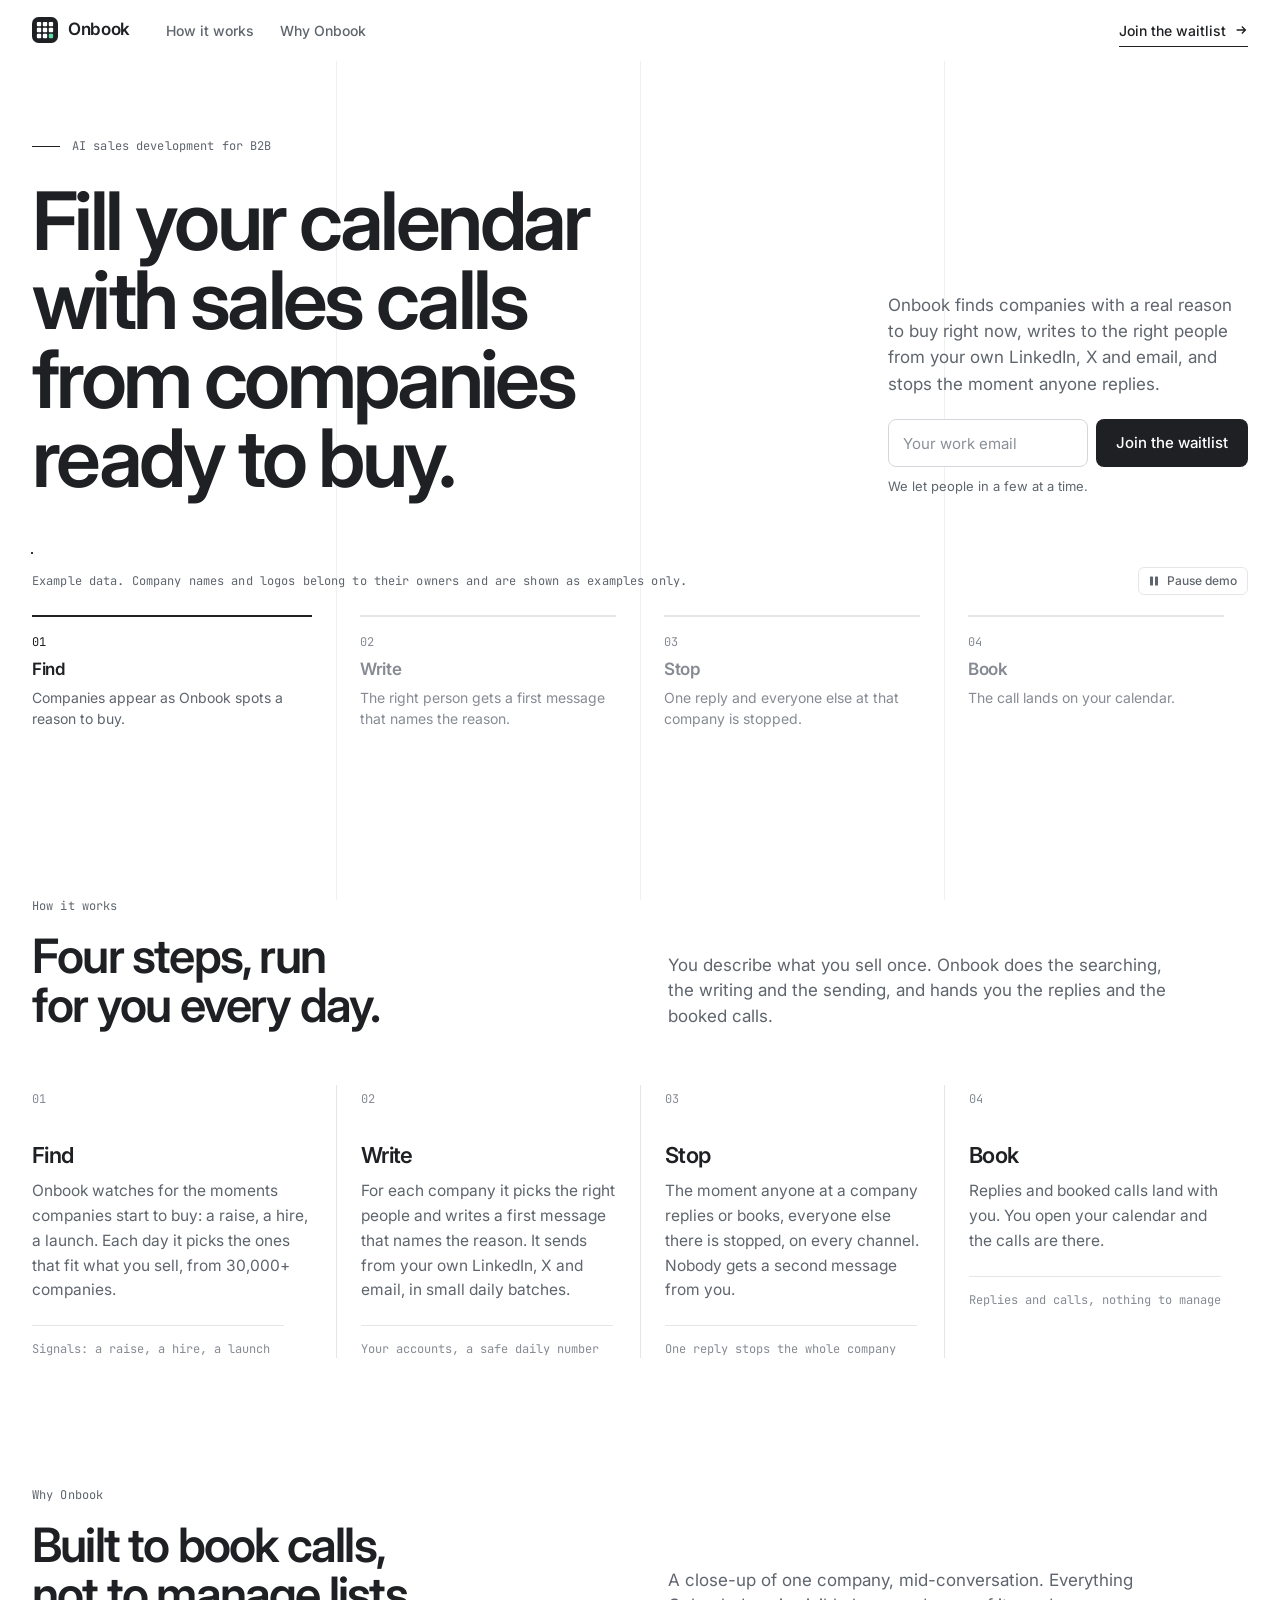
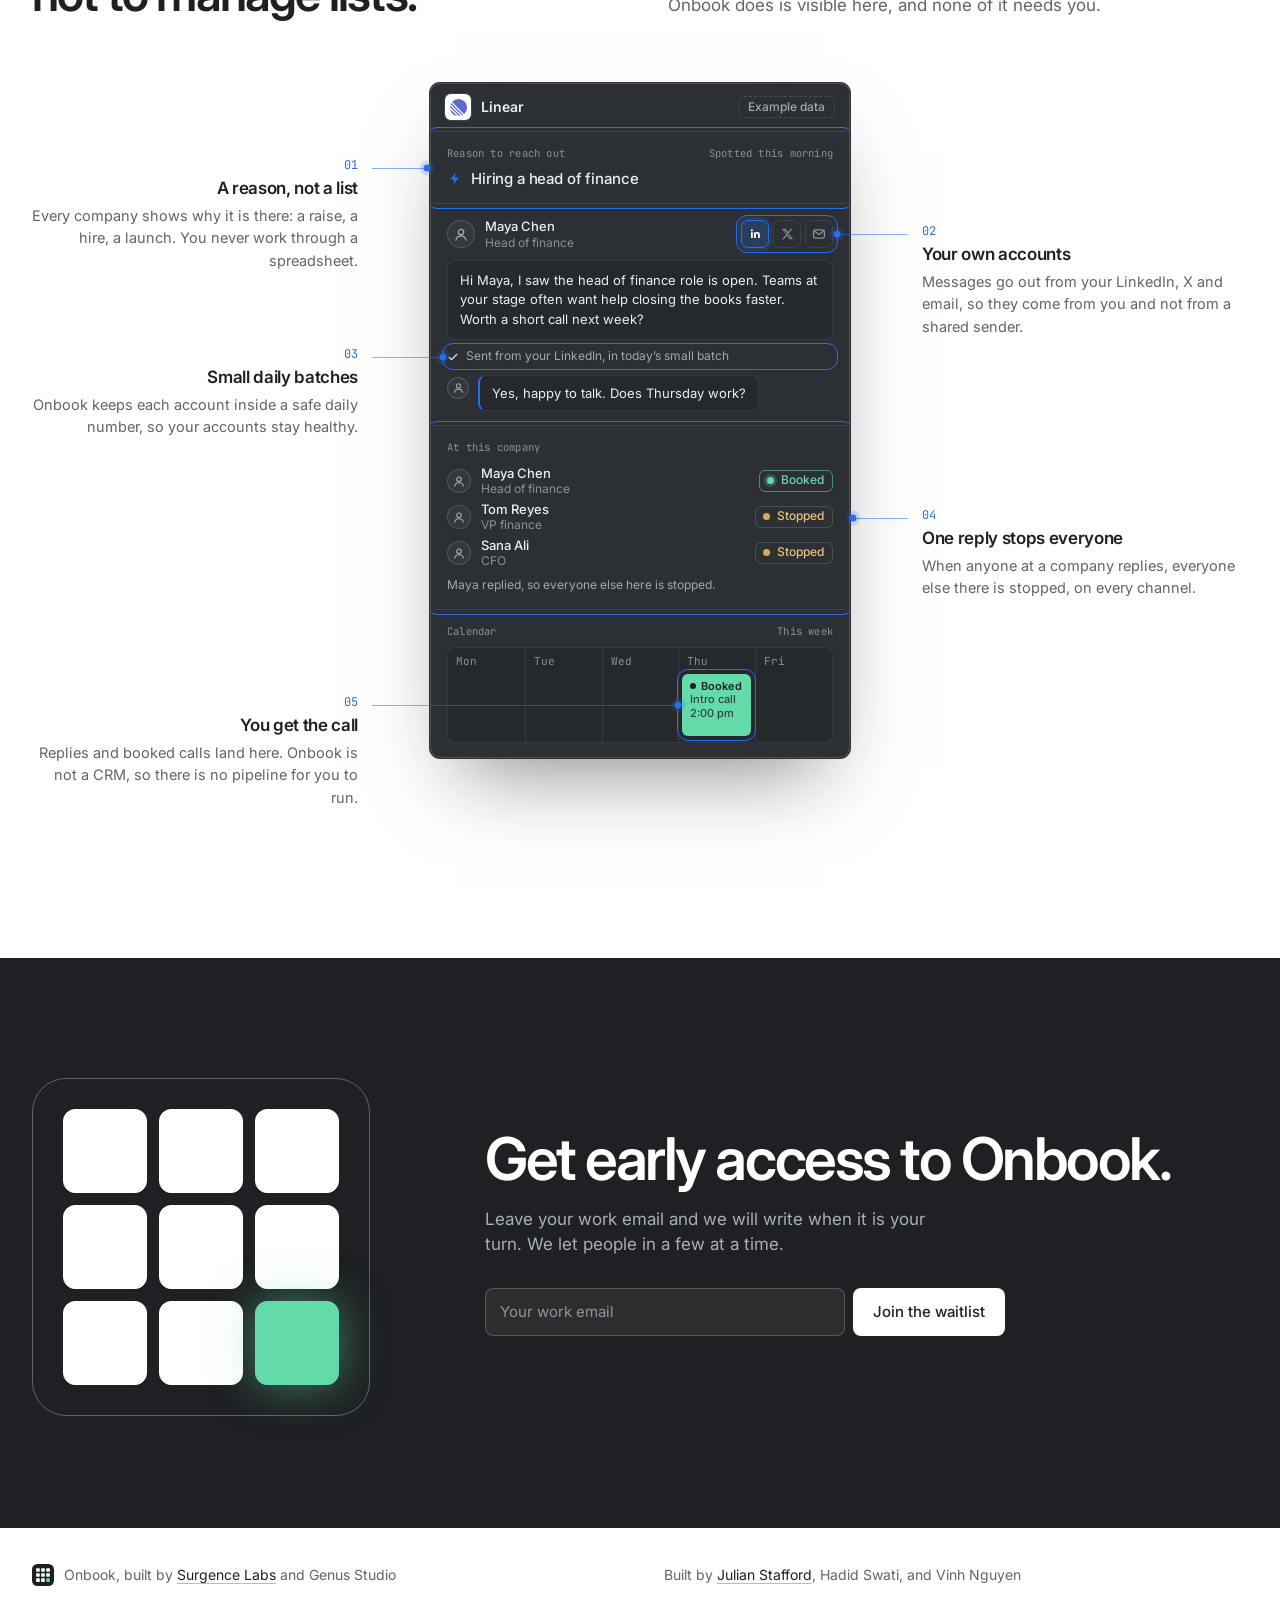
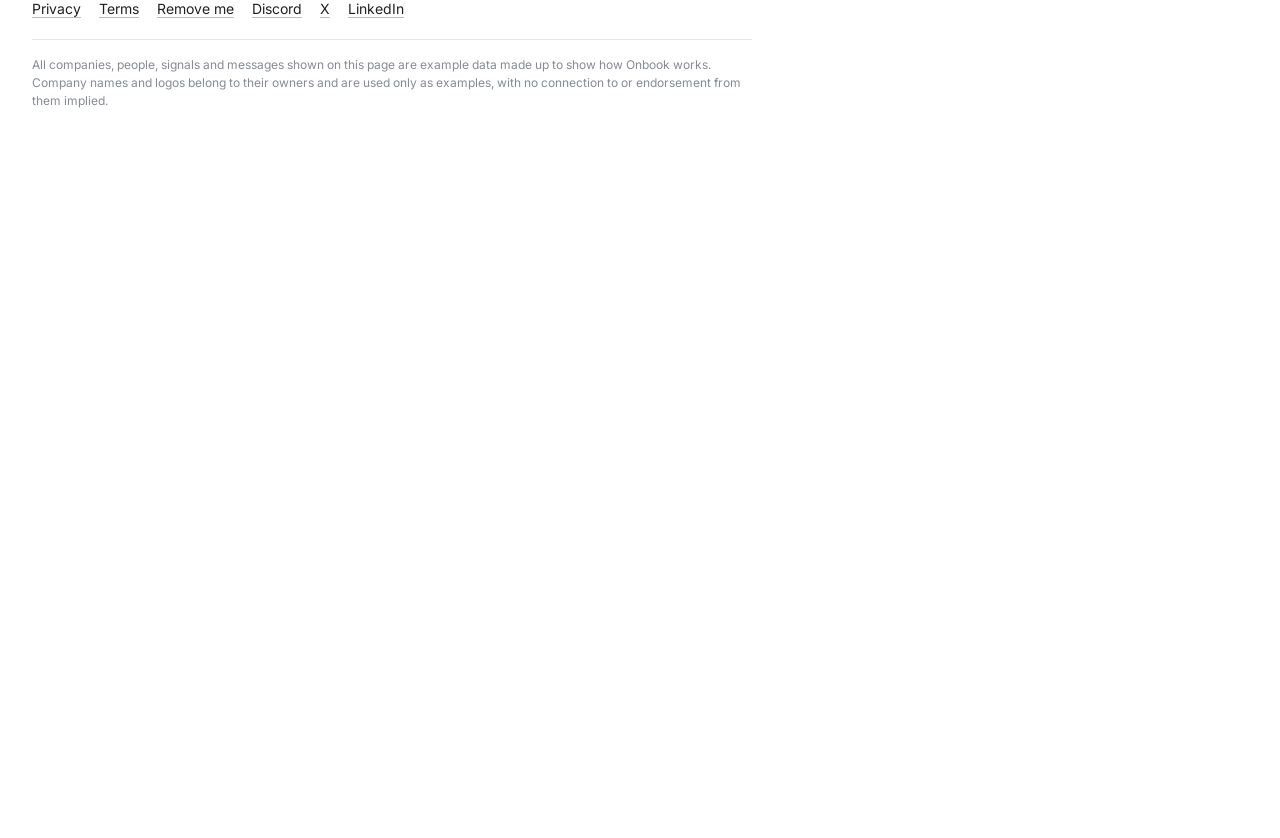
==== commit c177b987: "Footer: built by Surgence Labs and Genus Studio Co-Authored-By: Claude Sonnet 5.5 <noreply@anthropic" ====
--- a/index.html
+++ b/index.html
@@ -488,7 +488,7 @@
 <footer>
   <div class="wrap">
     <div class="fgrid">
-      <div class="fb2"><svg viewBox="0 0 24 24" width="22" height="22" aria-hidden="true"><rect width="24" height="24" rx="6" fill="#1E2023"/><g fill="#fff"><rect x="4.5" y="4.5" width="4" height="4" rx=".8"/><rect x="10" y="4.5" width="4" height="4" rx=".8"/><rect x="15.5" y="4.5" width="4" height="4" rx=".8"/><rect x="4.5" y="10" width="4" height="4" rx=".8"/><rect x="10" y="10" width="4" height="4" rx=".8"/><rect x="15.5" y="10" width="4" height="4" rx=".8"/><rect x="4.5" y="15.5" width="4" height="4" rx=".8"/><rect x="10" y="15.5" width="4" height="4" rx=".8"/></g><rect x="15.5" y="15.5" width="4" height="4" rx=".8" fill="#62DAAA"/></svg><span>Onbook, built by <a href="https://surgence.io">Surgence Labs</a></span></div>
+      <div class="fb2"><svg viewBox="0 0 24 24" width="22" height="22" aria-hidden="true"><rect width="24" height="24" rx="6" fill="#1E2023"/><g fill="#fff"><rect x="4.5" y="4.5" width="4" height="4" rx=".8"/><rect x="10" y="4.5" width="4" height="4" rx=".8"/><rect x="15.5" y="4.5" width="4" height="4" rx=".8"/><rect x="4.5" y="10" width="4" height="4" rx=".8"/><rect x="10" y="10" width="4" height="4" rx=".8"/><rect x="15.5" y="10" width="4" height="4" rx=".8"/><rect x="4.5" y="15.5" width="4" height="4" rx=".8"/><rect x="10" y="15.5" width="4" height="4" rx=".8"/></g><rect x="15.5" y="15.5" width="4" height="4" rx=".8" fill="#62DAAA"/></svg><span>Onbook, built by <a href="https://surgence.io">Surgence Labs</a> and Genus Studio</span></div>
       <div>Built by <a href="https://julianstafford.xyz" rel="author">Julian Stafford</a>, Hadid Swati, and Vinh Nguyen</div>
       <div class="fb2" style="gap:18px;flex-wrap:wrap"><a href="app.html#legal.privacy">Privacy</a><a href="app.html#legal.terms">Terms</a><a href="app.html#remove-me">Remove me</a><a href="https://discord.gg/xK8ZRfzJMa">Discord</a><a href="https://x.com/onbookai">X</a><a href="https://www.linkedin.com/company/143996849">LinkedIn</a></div>
       <div class="legal">All companies, people, signals and messages shown on this page are example data made up to show how Onbook works. Company names and logos belong to their owners and are used only as examples, with no connection to or endorsement from them implied.</div>
